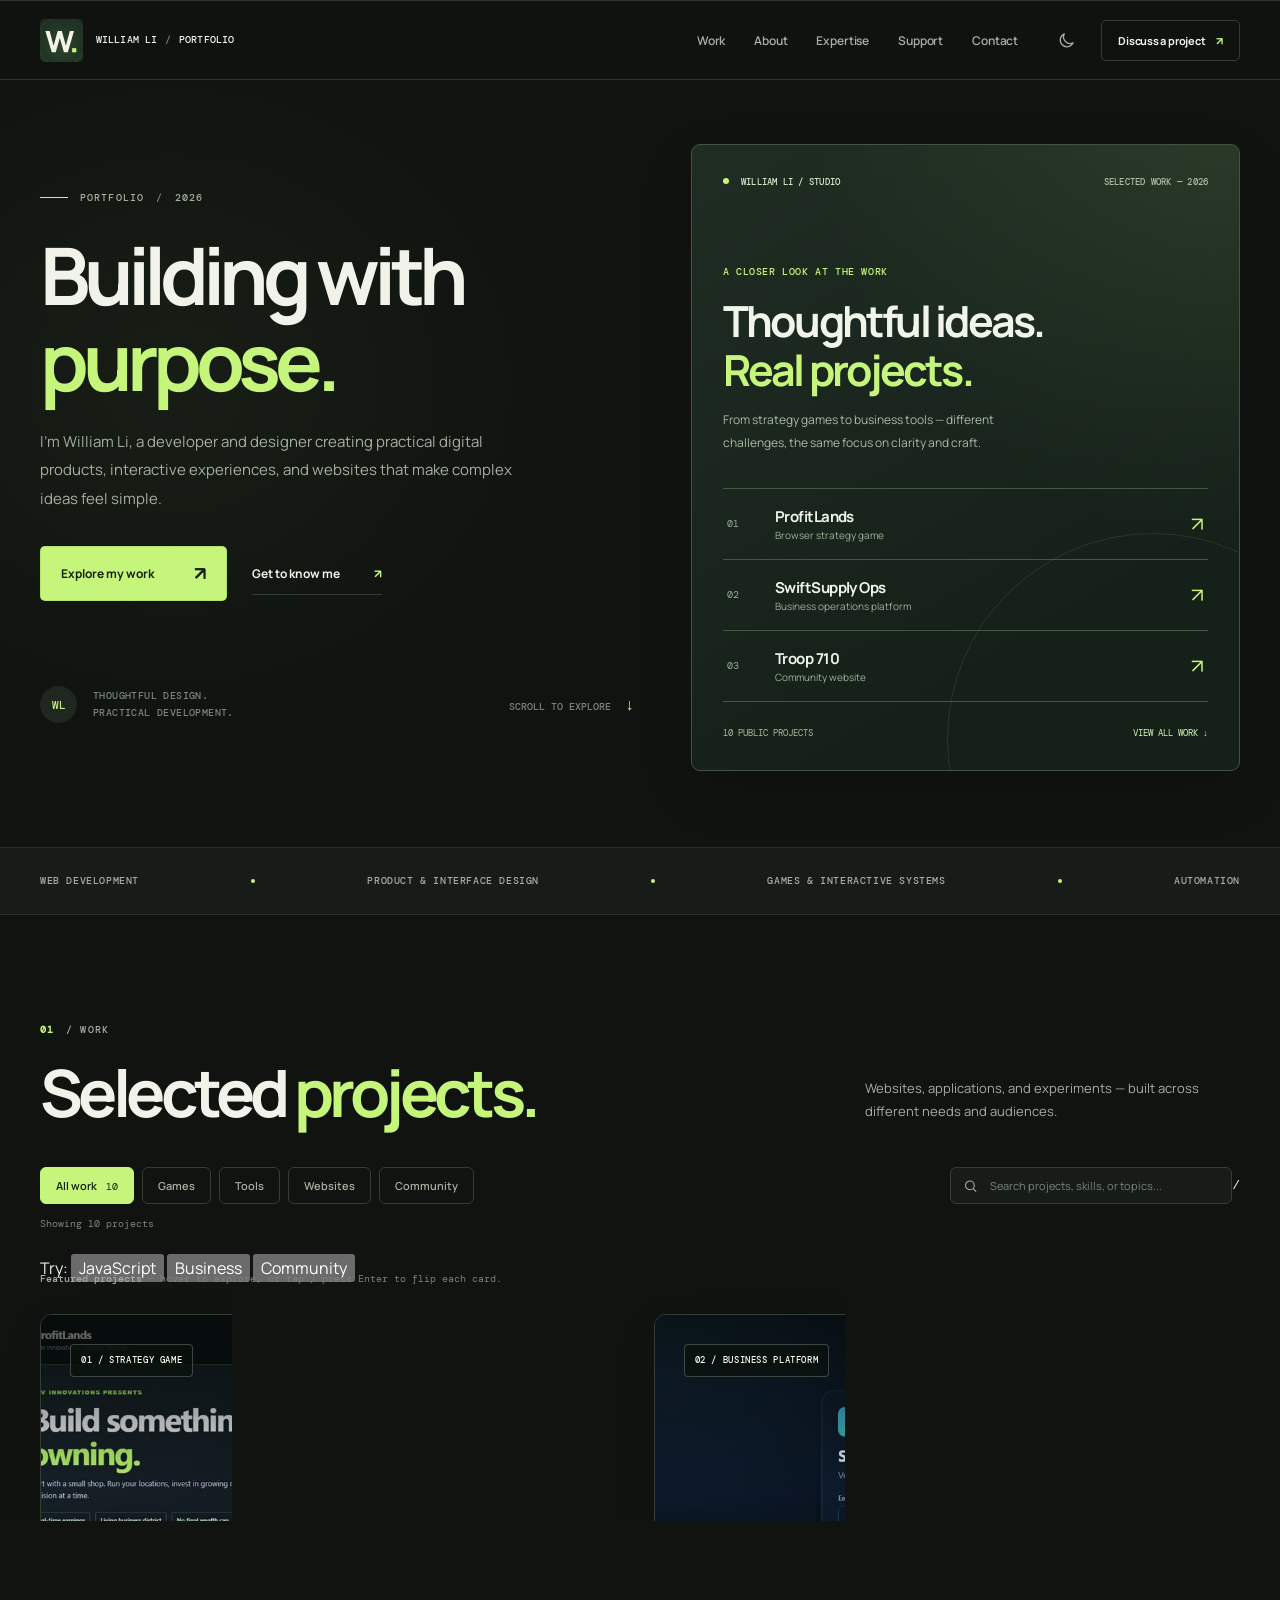
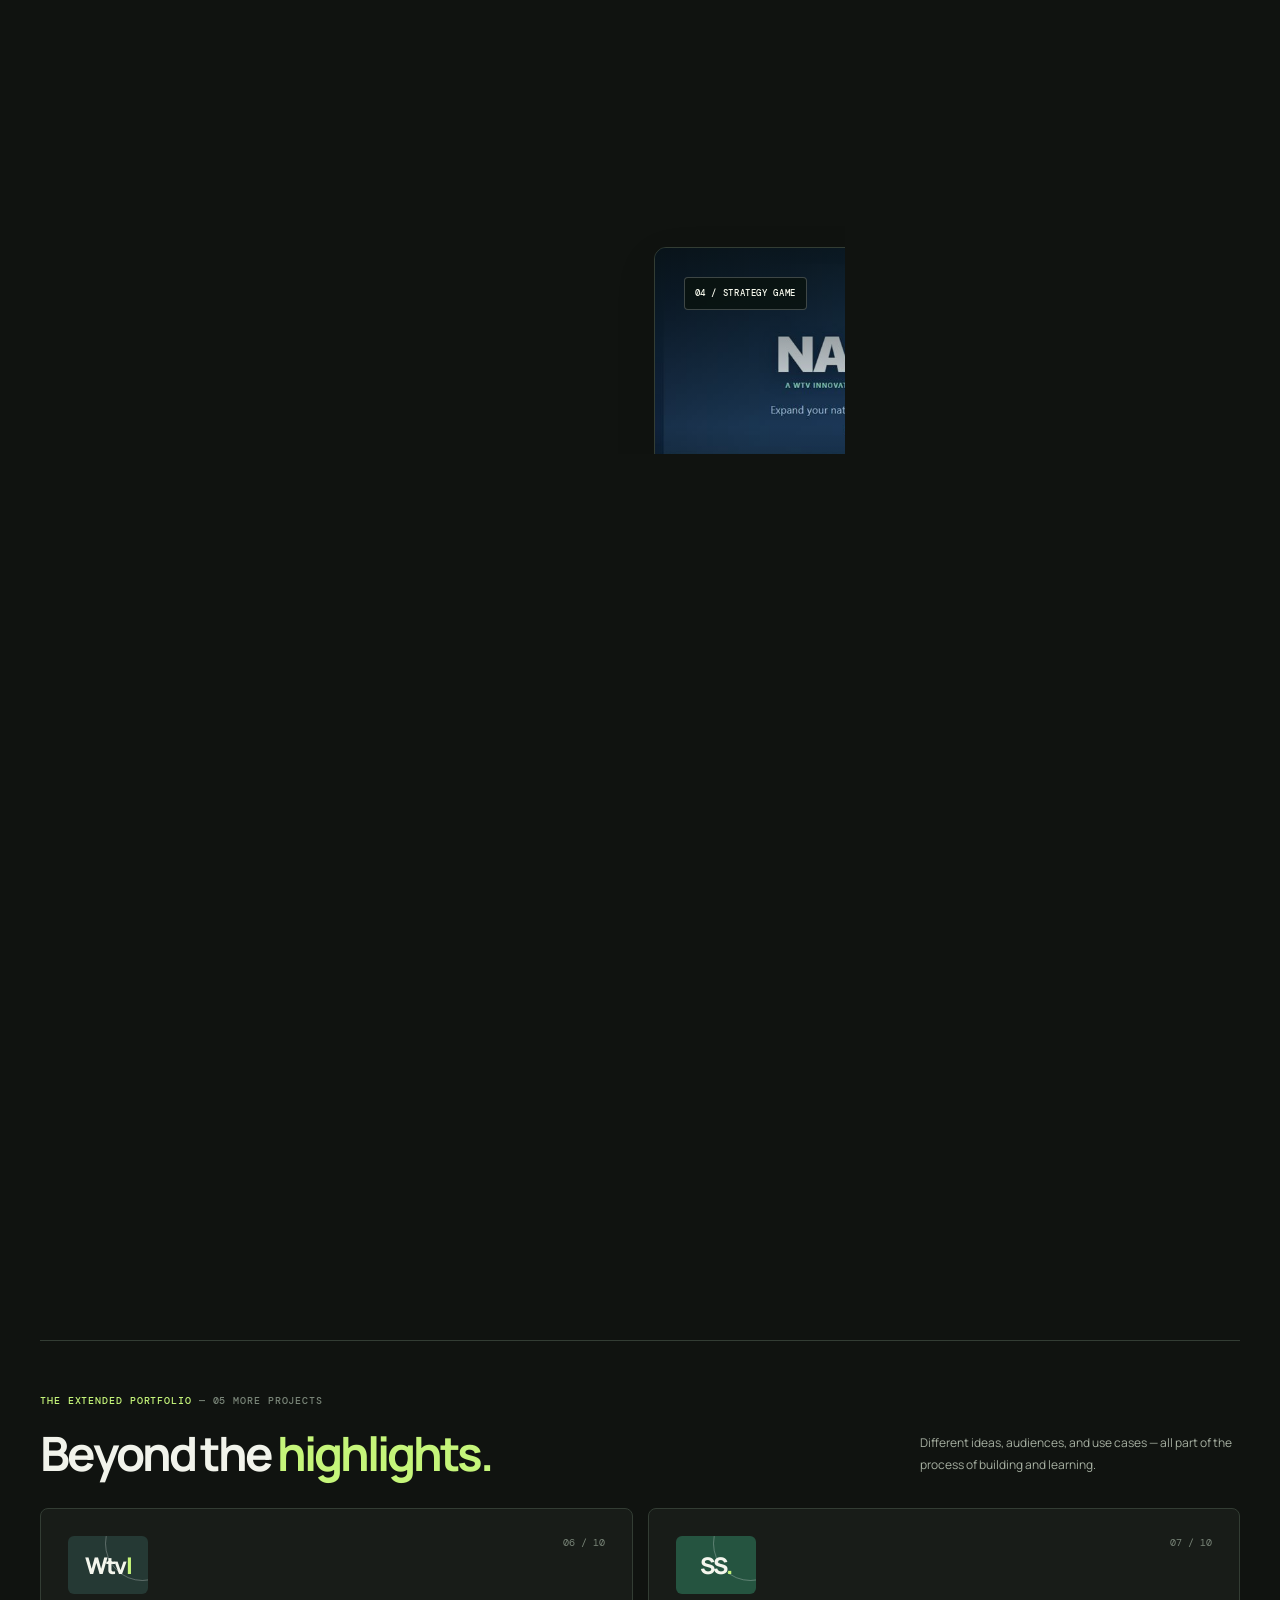
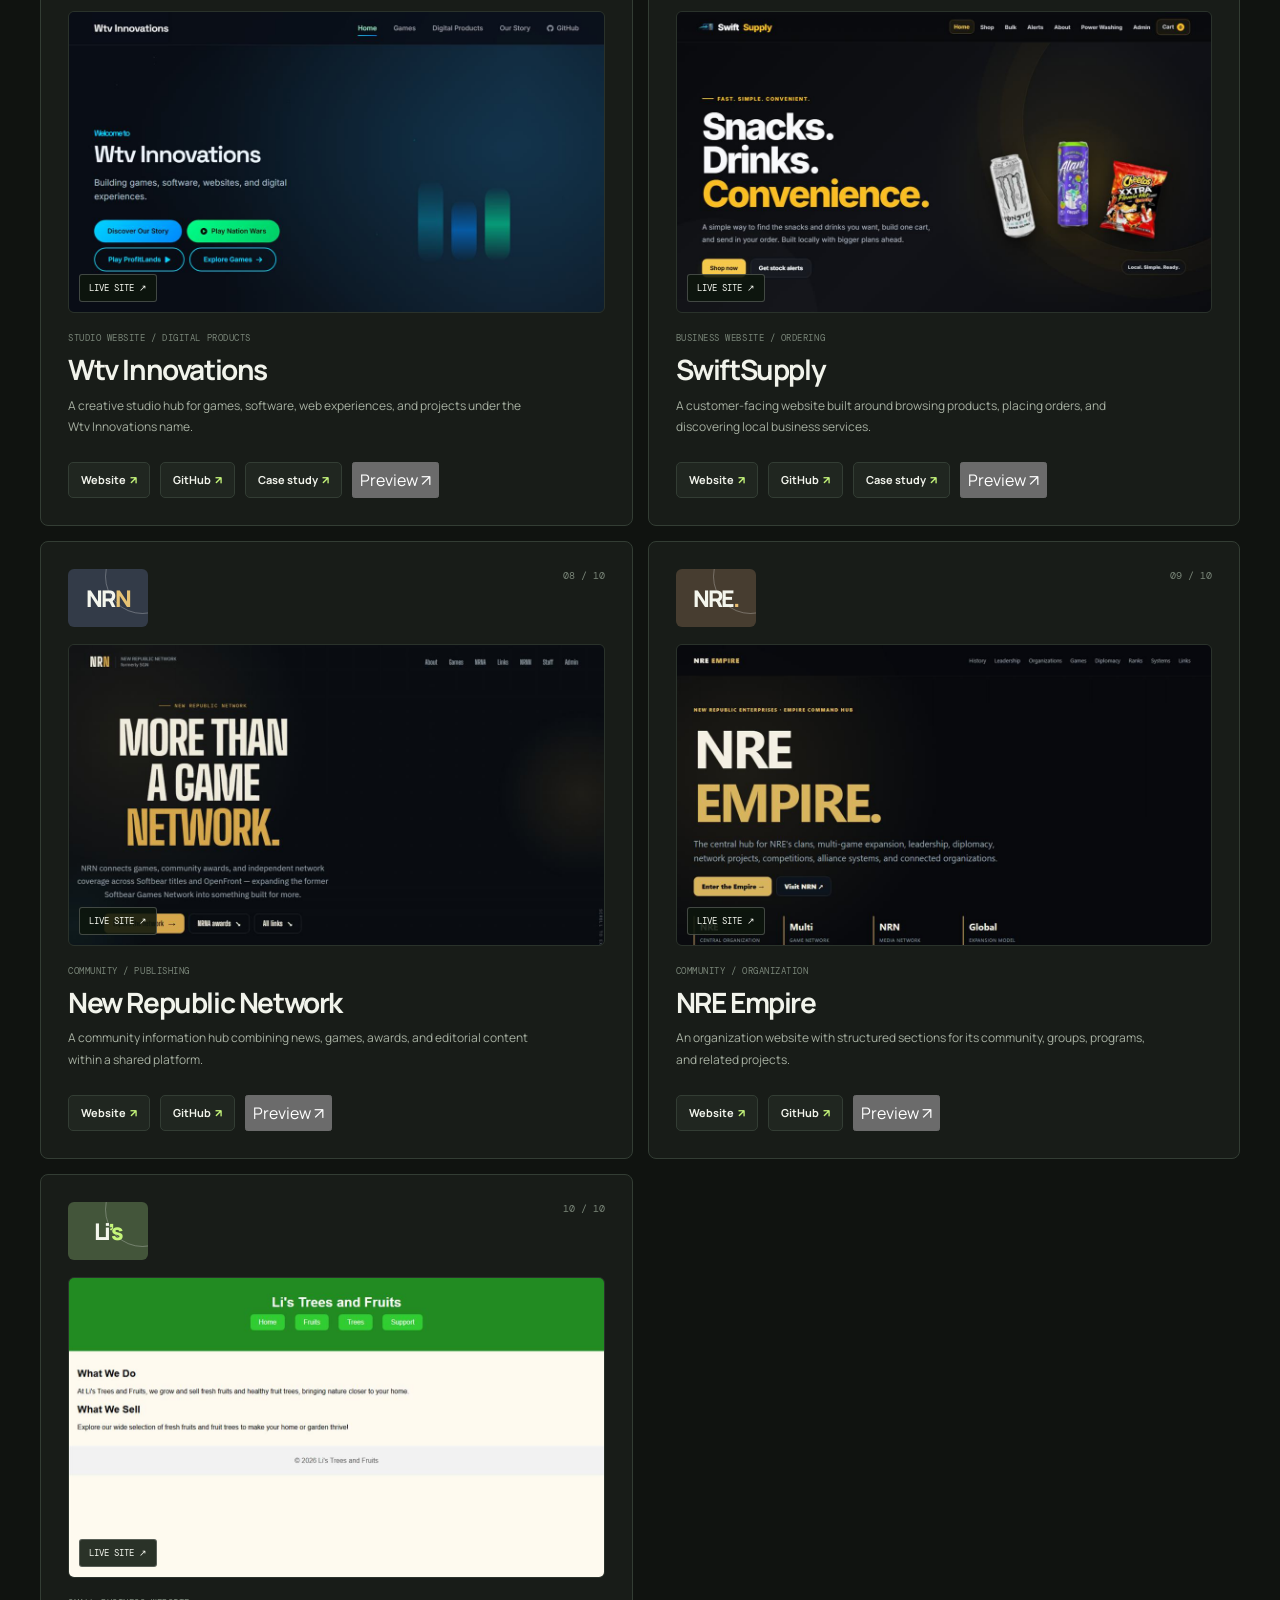
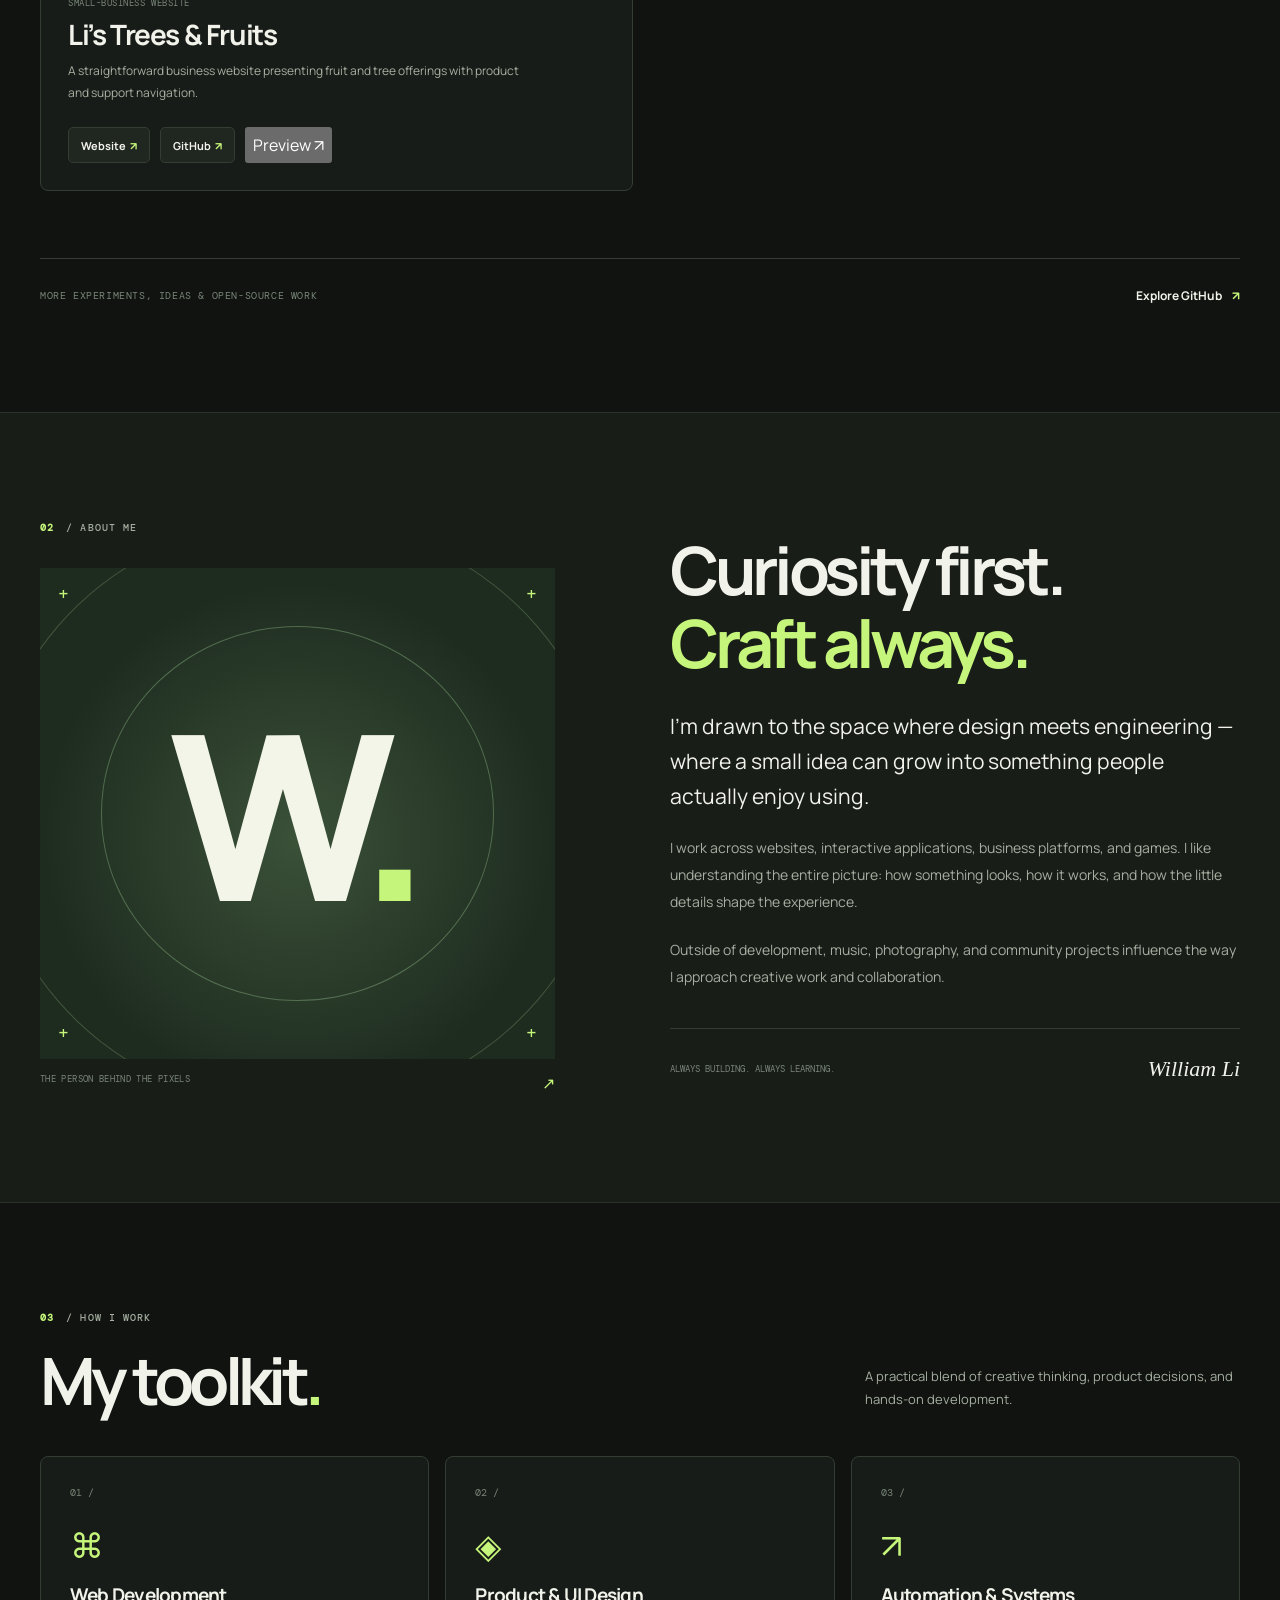
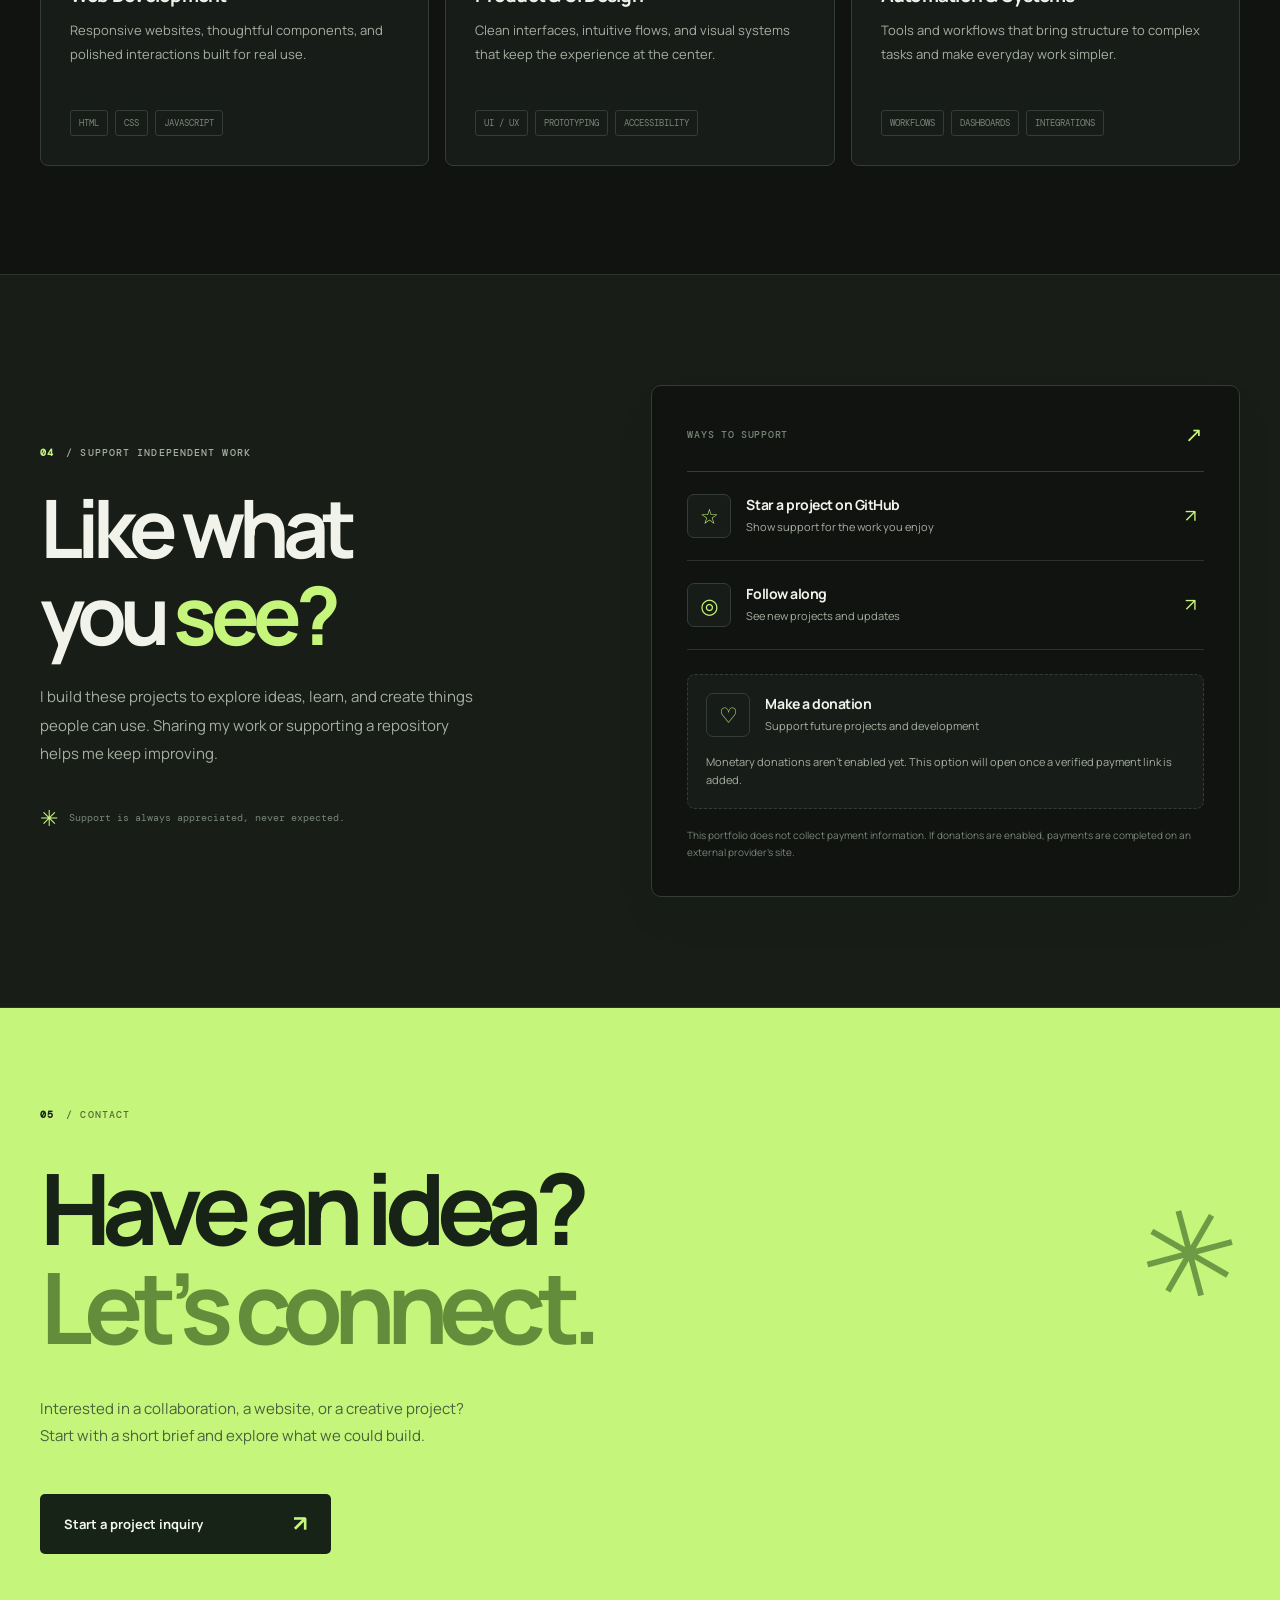
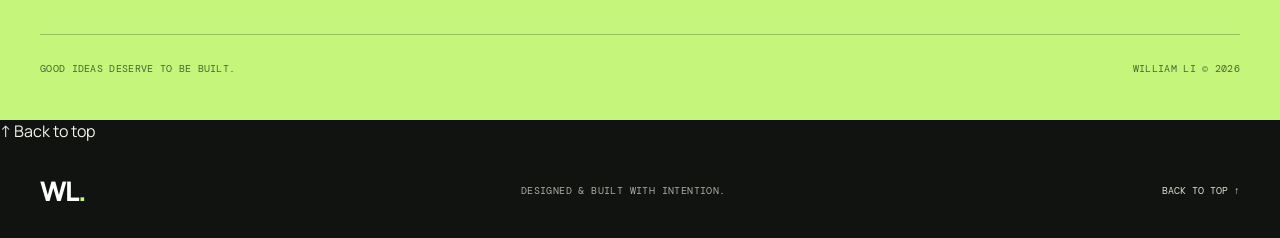
==== index.html @ fd42c9b7 "Add screenshot gallery, quick search and navigation enhancements to portfolio" ====
<!doctype html>
<html lang="en">
<head>
  <meta charset="utf-8">
  <meta name="viewport" content="width=device-width, initial-scale=1">
  <meta name="color-scheme" content="dark light">
  <meta name="theme-color" content="#101311">
  <meta name="description" content="William Li — developer, designer, and builder. Selected work across web experiences, digital products, games, and automation.">
  <meta property="og:type" content="website">
  <meta property="og:title" content="William Li — Design, Development & Digital Products">
  <meta property="og:description" content="Thoughtful digital experiences, built from the first idea to the final detail.">
  <meta property="og:image" content="https://willn0tbill.github.io/WilliamLi/assets/screenshots/profitlands.jpg">
  <title>William Li — Developer & Digital Builder</title>
  <link rel="icon" type="image/svg+xml" sizes="any" href="./brand-mark-v4.svg">
  <link rel="stylesheet" href="./styles.css">
  <link rel="stylesheet" href="./polish.css?v=1">
  <link rel="stylesheet" href="./flip-cards.css?v=2">
  <link rel="stylesheet" href="./enhancements.css?v=1">
  <script src="./script.js?v=flip1" defer></script>
  <script src="./enhancements.js?v=1" defer></script>
</head>
<body>
  <a class="skip-link" href="#main">Skip to content</a>
  <div class="ambient-glow" aria-hidden="true"></div>

  <div class="scroll-progress" id="scroll-progress" aria-hidden="true"></div>

  <header class="site-header" id="top">
    <nav class="nav wrap" aria-label="Main navigation">
      <a class="brand" href="#top" aria-label="William Li, back to top">
        <span class="brand-mark" aria-hidden="true"><img src="./brand-mark-v4.svg" alt="" width="43" height="43" decoding="async"></span>
        <span class="brand-name">WILLIAM LI<span class="brand-divider">/</span>PORTFOLIO</span>
      </a>
      <div class="nav-links" id="nav-links">
        <a href="#work">Work</a>
        <a href="#about">About</a>
        <a href="#expertise">Expertise</a>
        <a href="#support">Support</a>
        <a href="./contact.html">Contact</a>
      </div>
      <div class="nav-actions">
        <button class="theme-toggle" type="button" id="theme-toggle" aria-label="Switch to light mode" title="Toggle appearance">
          <svg class="moon-icon" viewBox="0 0 24 24" aria-hidden="true"><path d="M20.2 15.7A8.9 8.9 0 0 1 8.3 3.8 9 9 0 1 0 20.2 15.7Z"/></svg>
          <svg class="sun-icon" viewBox="0 0 24 24" aria-hidden="true"><circle cx="12" cy="12" r="4"/><path d="M12 2v2m0 16v2M4.93 4.93l1.42 1.42m11.3 11.3 1.42 1.42M2 12h2m16 0h2M4.93 19.07l1.42-1.42m11.3-11.3 1.42-1.42"/></svg>
        </button>
        <a class="nav-cta" href="./contact.html">Discuss a project <span aria-hidden="true">↗</span></a>
        <button type="button" class="menu-toggle" id="menu-toggle" aria-label="Open menu" aria-controls="nav-links" aria-expanded="false">
          <span></span><span></span>
        </button>
      </div>
    </nav>
  </header>

  <main id="main">
    <section class="hero wrap" aria-labelledby="hero-heading">
      <div class="hero-copy">
        <div class="eyebrow"><span class="eyebrow-line"></span> PORTFOLIO <span class="eyebrow-separator">/</span> 2026</div>
        <h1 id="hero-heading">Building with <span class="text-outline">purpose</span><span class="hero-stop">.</span></h1>
        <p class="hero-lede">I’m William Li, a developer and designer creating practical digital products, interactive experiences, and websites that make complex ideas feel simple.</p>
        <div class="hero-buttons">
          <a href="#work" class="button button-primary">Explore my work <span class="button-arrow" aria-hidden="true">↗</span></a>
          <a href="#about" class="button button-text">Get to know me <span aria-hidden="true">↗</span></a>
        </div>
        <div class="hero-bottom">
          <div class="mini-monogram" aria-hidden="true">WL</div>
          <p>THOUGHTFUL DESIGN.<br>PRACTICAL DEVELOPMENT.</p>
          <span class="scroll-cue" aria-hidden="true">SCROLL TO EXPLORE <span class="scroll-arrow">↓</span></span>
        </div>
      </div>
      <aside class="hero-stage studio-panel" aria-label="Highlights from my current work">
        <div class="studio-head">
          <span><span class="studio-dot"></span> WILLIAM LI / STUDIO</span>
          <span>SELECTED WORK — 2026</span>
        </div>
        <div class="studio-intro">
          <span class="studio-overline">A CLOSER LOOK AT THE WORK</span>
          <h2>Thoughtful ideas.<br><em>Real projects.</em></h2>
          <p>From strategy games to business tools — different challenges, the same focus on clarity and craft.</p>
        </div>
        <div class="studio-items">
          <a class="studio-item" href="https://willn0tbill.github.io/ProfitLands/" target="_blank" rel="noopener noreferrer">
            <span class="studio-item-num">01</span>
            <span class="studio-item-name">ProfitLands<small>Browser strategy game</small></span>
            <span class="studio-item-arrow" aria-hidden="true">↗</span>
          </a>
          <a class="studio-item" href="https://willn0tbill.github.io/SwiftSupplyOps/" target="_blank" rel="noopener noreferrer">
            <span class="studio-item-num">02</span>
            <span class="studio-item-name">SwiftSupply Ops<small>Business operations platform</small></span>
            <span class="studio-item-arrow" aria-hidden="true">↗</span>
          </a>
          <a class="studio-item" href="https://willn0tbill.github.io/Troop710/" target="_blank" rel="noopener noreferrer">
            <span class="studio-item-num">03</span>
            <span class="studio-item-name">Troop 710<small>Community website</small></span>
            <span class="studio-item-arrow" aria-hidden="true">↗</span>
          </a>
        </div>
        <div class="studio-foot"><span>10 PUBLIC PROJECTS</span><a href="#work">VIEW ALL WORK <span aria-hidden="true">↓</span></a></div>
      </aside>
    </section>

    <div class="focus-strip" aria-label="Areas of practice"><div class="wrap focus-strip-inner"><span>WEB DEVELOPMENT</span><i aria-hidden="true"></i><span>PRODUCT &amp; INTERFACE DESIGN</span><i aria-hidden="true"></i><span>GAMES &amp; INTERACTIVE SYSTEMS</span><i aria-hidden="true"></i><span>AUTOMATION</span></div></div>

    <section class="section work-section wrap" id="work" aria-labelledby="work-heading">
      <div class="section-top reveal">
        <div><div class="section-kicker"><span>01</span> / WORK</div><h2 id="work-heading">Selected <em>projects.</em></h2></div>
        <p>Websites, applications, and experiments — built across different needs and audiences.</p>
      </div>
      <div class="work-controls reveal">
        <div class="filter-row" role="group" aria-label="Filter projects">
          <button class="filter-button is-active" type="button" data-filter="all" aria-pressed="true">All work <span>10</span></button>
          <button class="filter-button" type="button" data-filter="games" aria-pressed="false">Games</button>
          <button class="filter-button" type="button" data-filter="tools" aria-pressed="false">Tools</button>
          <button class="filter-button" type="button" data-filter="websites" aria-pressed="false">Websites</button>
          <button class="filter-button" type="button" data-filter="community" aria-pressed="false">Community</button>
        </div>
        <label class="project-search-label">
          <svg viewBox="0 0 24 24" aria-hidden="true"><circle cx="11" cy="11" r="7"/><path d="m16 16 5 5"/></svg>
          <input id="project-search" type="search" placeholder="Search projects, skills, or topics..." aria-label="Search portfolio projects" autocomplete="off">
          <kbd class="search-shortcut" aria-hidden="true">/</kbd>
        </label>
      </div>
      <div class="project-discover-row">
        <p class="project-results" id="project-results" role="status" aria-live="polite">Showing 10 projects</p>
        <div class="project-quick-search" aria-label="Quick searches">
          <span>Try:</span>
          <button type="button" data-quick-search="JavaScript">JavaScript</button>
          <button type="button" data-quick-search="Business">Business</button>
          <button type="button" data-quick-search="Community">Community</button>
          <button type="button" id="clear-project-search" hidden>Clear search ×</button>
        </div>
      </div>
      <div class="no-results" id="no-results" hidden>No matching projects. <button type="button" id="reset-project-filters">Show all projects</button></div>
      <p class="flip-intro-hint" id="flip-help"><strong>Featured projects</strong> — hover to explore, or tap / press Enter to flip each card.</p>
      <div class="project-grid">
        <article class="project-card flip-project-card reveal" data-category="games" data-project="profitlands" data-tags="JavaScript simulation games business inventory strategy">
          <div class="flip-card" data-flip-card>
            <div class="flip-card-inner">
              <div class="flip-card-face flip-card-front" id="preview-profitlands" aria-hidden="false">
                <img src="./assets/screenshots/profitlands.jpg" width="1120" height="718" loading="lazy" decoding="async" alt="Actual public screenshot of the ProfitLands website">
                <div class="flip-front-top"><span>01 / STRATEGY GAME</span><span class="flip-front-status">PLAYABLE PROTOTYPE</span></div>
                <div class="flip-front-bottom">
                  <span class="flip-eyebrow">FEATURED PROJECT</span>
                  <h3 class="flip-title">ProfitLands</h3>
                  <button class="flip-toggle" type="button" aria-expanded="false" aria-controls="details-profitlands" aria-label="See ProfitLands project details">Explore project <span aria-hidden="true">↻</span></button>
                </div>
              </div>
              <div class="flip-card-face flip-card-back" id="details-profitlands" aria-hidden="true">
                <div class="flip-back-top"><span>PROJECT DETAILS</span><span class="flip-back-index">01 / 05</span></div>
                <h3 class="flip-back-title">ProfitLands</h3>
                <p class="flip-description">An open-ended business strategy game where players start small, expand their empire, and manage operations, inventory, and growth. The focus is making complex decisions feel clear as the simulation scales.</p>
                <span class="flip-tech-label">BUILT WITH / FOCUS</span>
                <div class="flip-tech-list"><span>JavaScript</span><span>Simulation</span><span>UI Systems</span></div>
                <div class="flip-back-bottom">
                  <div class="flip-back-links">
                    <a href="https://willn0tbill.github.io/ProfitLands/" target="_blank" rel="noopener noreferrer" aria-label="Open ProfitLands website" tabindex="-1">Website <span aria-hidden="true">↗</span></a>
                    <a href="https://github.com/Willn0tBill/ProfitLands" target="_blank" rel="noopener noreferrer" aria-label="View ProfitLands GitHub repository" tabindex="-1">GitHub <span aria-hidden="true">↗</span></a>
                    <a href="./case-studies/profitlands.html" aria-label="Read ProfitLands case study" tabindex="-1">Case study <span aria-hidden="true">↗</span></a>
                    <button type="button" class="flip-preview-link" data-preview="profitlands" tabindex="-1" aria-label="Preview ProfitLands screenshot">Preview <span aria-hidden="true">↗</span></button>
                  </div>
                  <button type="button" class="flip-close" aria-label="Return to ProfitLands preview" tabindex="-1">↶ Back to preview</button>
                </div>
              </div>
            </div>
          </div>
        </article>

        <article class="project-card flip-project-card reveal" data-category="tools" data-project="swiftsupply-ops" data-tags="JavaScript Supabase PWA business inventory workflow">
          <div class="flip-card" data-flip-card>
            <div class="flip-card-inner">
              <div class="flip-card-face flip-card-front" id="preview-swiftsupply-ops" aria-hidden="false">
                <img src="./assets/screenshots/swiftsupplyops.jpg" width="1120" height="718" loading="lazy" decoding="async" alt="Actual public screenshot of the SwiftSupply Ops website">
                <div class="flip-front-top"><span>02 / BUSINESS PLATFORM</span><span class="flip-front-status">STAFF-ONLY TOOL</span></div>
                <div class="flip-front-bottom">
                  <span class="flip-eyebrow">FEATURED PROJECT</span>
                  <h3 class="flip-title">SwiftSupply Ops</h3>
                  <button class="flip-toggle" type="button" aria-expanded="false" aria-controls="details-swiftsupply-ops" aria-label="See SwiftSupply Ops project details">Explore project <span aria-hidden="true">↻</span></button>
                </div>
              </div>
              <div class="flip-card-face flip-card-back" id="details-swiftsupply-ops" aria-hidden="true">
                <div class="flip-back-top"><span>PROJECT DETAILS</span><span class="flip-back-index">02 / 05</span></div>
                <h3 class="flip-back-title">SwiftSupply Ops</h3>
                <p class="flip-description">A mobile-first workspace for vending, service jobs, and selling. It brings staff workflows, inventory, appointments, and business records together behind role-based access.</p>
                <span class="flip-tech-label">BUILT WITH / FOCUS</span>
                <div class="flip-tech-list"><span>JavaScript</span><span>Supabase</span><span>PWA</span></div>
                <div class="flip-back-bottom">
                  <div class="flip-back-links">
                    <a href="https://willn0tbill.github.io/SwiftSupplyOps/" target="_blank" rel="noopener noreferrer" aria-label="Open SwiftSupply Ops website" tabindex="-1">Website <span aria-hidden="true">↗</span></a>
                    <a href="https://github.com/Willn0tBill/SwiftSupplyOps" target="_blank" rel="noopener noreferrer" aria-label="View SwiftSupply Ops GitHub repository" tabindex="-1">GitHub <span aria-hidden="true">↗</span></a>
                    <a href="./case-studies/swiftsupply-ops.html" aria-label="Read SwiftSupply Ops case study" tabindex="-1">Case study <span aria-hidden="true">↗</span></a>
                    <button type="button" class="flip-preview-link" data-preview="swiftsupply-ops" tabindex="-1" aria-label="Preview SwiftSupply Ops screenshot">Preview <span aria-hidden="true">↗</span></button>
                  </div>
                  <button type="button" class="flip-close" aria-label="Return to SwiftSupply Ops preview" tabindex="-1">↶ Back to preview</button>
                </div>
              </div>
            </div>
          </div>
        </article>

        <article class="project-card flip-project-card reveal" data-category="websites community" data-project="troop710" data-tags="HTML CSS JavaScript accessibility community scouting resources">
          <div class="flip-card" data-flip-card>
            <div class="flip-card-inner">
              <div class="flip-card-face flip-card-front" id="preview-troop710" aria-hidden="false">
                <img src="./assets/screenshots/troop710.jpg" width="1120" height="718" loading="lazy" decoding="async" alt="Actual public screenshot of the Troop 710 website">
                <div class="flip-front-top"><span>03 / COMMUNITY WEBSITE</span><span class="flip-front-status">PUBLIC WEBSITE</span></div>
                <div class="flip-front-bottom">
                  <span class="flip-eyebrow">FEATURED PROJECT</span>
                  <h3 class="flip-title">Troop 710</h3>
                  <button class="flip-toggle" type="button" aria-expanded="false" aria-controls="details-troop710" aria-label="See Troop 710 project details">Explore project <span aria-hidden="true">↻</span></button>
                </div>
              </div>
              <div class="flip-card-face flip-card-back" id="details-troop710" aria-hidden="true">
                <div class="flip-back-top"><span>PROJECT DETAILS</span><span class="flip-back-index">03 / 05</span></div>
                <h3 class="flip-back-title">Troop 710</h3>
                <p class="flip-description">A public resource website with organized forms, program information, leadership pages, and an interactive toolkit. Designed to make community information easier to discover.</p>
                <span class="flip-tech-label">BUILT WITH / FOCUS</span>
                <div class="flip-tech-list"><span>HTML &amp; CSS</span><span>JavaScript</span><span>Accessibility</span></div>
                <div class="flip-back-bottom">
                  <div class="flip-back-links">
                    <a href="https://willn0tbill.github.io/Troop710/" target="_blank" rel="noopener noreferrer" aria-label="Open Troop 710 website" tabindex="-1">Website <span aria-hidden="true">↗</span></a>
                    <a href="https://github.com/Willn0tBill/Troop710" target="_blank" rel="noopener noreferrer" aria-label="View Troop 710 GitHub repository" tabindex="-1">GitHub <span aria-hidden="true">↗</span></a>
                    <a href="./case-studies/troop710.html" aria-label="Read Troop 710 case study" tabindex="-1">Case study <span aria-hidden="true">↗</span></a>
                    <button type="button" class="flip-preview-link" data-preview="troop710" tabindex="-1" aria-label="Preview Troop 710 screenshot">Preview <span aria-hidden="true">↗</span></button>
                  </div>
                  <button type="button" class="flip-close" aria-label="Return to Troop 710 preview" tabindex="-1">↶ Back to preview</button>
                </div>
              </div>
            </div>
          </div>
        </article>

        <article class="project-card flip-project-card reveal" data-category="games" data-project="nationwars" data-tags="JavaScript gaming interactive systems strategy simulation">
          <div class="flip-card" data-flip-card>
            <div class="flip-card-inner">
              <div class="flip-card-face flip-card-front" id="preview-nationwars" aria-hidden="false">
                <img src="./assets/screenshots/nationwars.jpg" width="1120" height="718" loading="lazy" decoding="async" alt="Actual public screenshot of the NationWars website">
                <div class="flip-front-top"><span>04 / STRATEGY GAME</span><span class="flip-front-status">DEVELOPMENT PREVIEW</span></div>
                <div class="flip-front-bottom">
                  <span class="flip-eyebrow">FEATURED PROJECT</span>
                  <h3 class="flip-title">NationWars</h3>
                  <button class="flip-toggle" type="button" aria-expanded="false" aria-controls="details-nationwars" aria-label="See NationWars project details">Explore project <span aria-hidden="true">↻</span></button>
                </div>
              </div>
              <div class="flip-card-face flip-card-back" id="details-nationwars" aria-hidden="true">
                <div class="flip-back-top"><span>PROJECT DETAILS</span><span class="flip-back-index">04 / 05</span></div>
                <h3 class="flip-back-title">NationWars</h3>
                <p class="flip-description">An evolving browser strategy game exploring territory, armies, resources, and battlefield control. Its public site introduces a newer 3D direction alongside legacy modes.</p>
                <span class="flip-tech-label">BUILT WITH / FOCUS</span>
                <div class="flip-tech-list"><span>JavaScript</span><span>Game Systems</span><span>Web UI</span></div>
                <div class="flip-back-bottom">
                  <div class="flip-back-links">
                    <a href="https://willn0tbill.github.io/NationWars/" target="_blank" rel="noopener noreferrer" aria-label="Open NationWars website" tabindex="-1">Website <span aria-hidden="true">↗</span></a>
                    <a href="https://github.com/Willn0tBill/NationWars" target="_blank" rel="noopener noreferrer" aria-label="View NationWars GitHub repository" tabindex="-1">GitHub <span aria-hidden="true">↗</span></a>
                    <a href="./case-studies/nationwars.html" aria-label="Read NationWars case study" tabindex="-1">Case study <span aria-hidden="true">↗</span></a>
                    <button type="button" class="flip-preview-link" data-preview="nationwars" tabindex="-1" aria-label="Preview NationWars screenshot">Preview <span aria-hidden="true">↗</span></button>
                  </div>
                  <button type="button" class="flip-close" aria-label="Return to NationWars preview" tabindex="-1">↶ Back to preview</button>
                </div>
              </div>
            </div>
          </div>
        </article>

        <article class="project-card flip-project-card reveal project-card-wide" data-category="websites community" data-project="paw-prints-weekly" data-tags="JavaScript web editorial publishing community news">
          <div class="flip-card" data-flip-card>
            <div class="flip-card-inner">
              <div class="flip-card-face flip-card-front" id="preview-paw-prints-weekly" aria-hidden="false">
                <img src="./assets/screenshots/ppw.jpg" width="1120" height="718" loading="lazy" decoding="async" alt="Actual public screenshot of the Paw Prints Weekly website">
                <div class="flip-front-top"><span>05 / EDITORIAL WEBSITE</span><span class="flip-front-status">PUBLICATION SITE</span></div>
                <div class="flip-front-bottom">
                  <span class="flip-eyebrow">FEATURED PROJECT</span>
                  <h3 class="flip-title">Paw Prints Weekly</h3>
                  <button class="flip-toggle" type="button" aria-expanded="false" aria-controls="details-paw-prints-weekly" aria-label="See Paw Prints Weekly project details">Explore project <span aria-hidden="true">↻</span></button>
                </div>
              </div>
              <div class="flip-card-face flip-card-back" id="details-paw-prints-weekly" aria-hidden="true">
                <div class="flip-back-top"><span>PROJECT DETAILS</span><span class="flip-back-index">05 / 05</span></div>
                <h3 class="flip-back-title">Paw Prints Weekly</h3>
                <p class="flip-description">A digital home for a student publication, with an expressive editorial identity and clear navigation for school news, student life, sports, and other stories.</p>
                <span class="flip-tech-label">BUILT WITH / FOCUS</span>
                <div class="flip-tech-list"><span>Web Design</span><span>Editorial UX</span><span>JavaScript</span></div>
                <div class="flip-back-bottom">
                  <div class="flip-back-links">
                    <a href="https://willn0tbill.github.io/PPW/" target="_blank" rel="noopener noreferrer" aria-label="Open Paw Prints Weekly website" tabindex="-1">Website <span aria-hidden="true">↗</span></a>
                    <a href="https://github.com/Willn0tBill/PPW" target="_blank" rel="noopener noreferrer" aria-label="View Paw Prints Weekly GitHub repository" tabindex="-1">GitHub <span aria-hidden="true">↗</span></a>
                    <a href="./case-studies/paw-prints-weekly.html" aria-label="Read Paw Prints Weekly case study" tabindex="-1">Case study <span aria-hidden="true">↗</span></a>
                    <button type="button" class="flip-preview-link" data-preview="paw-prints-weekly" tabindex="-1" aria-label="Preview Paw Prints Weekly screenshot">Preview <span aria-hidden="true">↗</span></button>
                  </div>
                  <button type="button" class="flip-close" aria-label="Return to Paw Prints Weekly preview" tabindex="-1">↶ Back to preview</button>
                </div>
              </div>
            </div>
          </div>
        </article>
      </div>

      <div class="more-work" id="more-work" aria-labelledby="more-work-heading">
        <div class="more-work-head reveal">
          <div>
            <span class="more-work-kicker">THE EXTENDED PORTFOLIO <span>— 05 MORE PROJECTS</span></span>
            <h3 id="more-work-heading">Beyond the <em>highlights.</em></h3>
          </div>
          <p>Different ideas, audiences, and use cases — all part of the process of building and learning.</p>
        </div>
        <div class="more-work-grid">
          <article class="more-card reveal" data-category="websites tools" data-tags="JavaScript studio websites games products business">
            <div class="more-card-top">
              <div class="more-card-symbol more-symbol-wtvi" aria-hidden="true"><span>Wtv<span class="symbol-highlight">I</span></span><i></i></div>
              <div class="more-card-number">06 / 10</div>
            </div>
            <a class="archive-thumb" href="https://willn0tbill.github.io/WtvStudios/" target="_blank" rel="noopener noreferrer" aria-label="Open Wtv Innovations website"><img src="./assets/screenshots/wtvi.jpg" loading="lazy" decoding="async" width="1120" height="718" alt="Actual screenshot of the Wtv Innovations public website"><span>LIVE SITE ↗</span></a>
            <div class="more-card-category">STUDIO WEBSITE / DIGITAL PRODUCTS</div>
            <h4>Wtv Innovations</h4>
            <p>A creative studio hub for games, software, web experiences, and projects under the Wtv Innovations name.</p>
            <div class="more-card-links"><a href="https://willn0tbill.github.io/WtvStudios/" target="_blank" rel="noopener noreferrer" aria-label="Open Wtv Innovations website">Website <span aria-hidden="true">↗</span></a><a href="https://github.com/Willn0tBill/WtvStudios" target="_blank" rel="noopener noreferrer" aria-label="View Wtv Innovations on GitHub">GitHub <span aria-hidden="true">↗</span></a><a href="./case-studies/wtv-innovations.html">Case study <span aria-hidden="true">↗</span></a><button type="button" class="archive-preview-link" data-preview="wtvi" aria-label="Preview Wtv Innovations screenshot">Preview <span aria-hidden="true">↗</span></button></div>
          </article>
          <article class="more-card reveal" data-category="websites tools" data-tags="JavaScript business ecommerce storefront products">
            <div class="more-card-top">
              <div class="more-card-symbol more-symbol-swift" aria-hidden="true"><span>SS<span class="symbol-highlight">.</span></span><i></i></div>
              <div class="more-card-number">07 / 10</div>
            </div>
            <a class="archive-thumb" href="https://willn0tbill.github.io/SwiftSupply/" target="_blank" rel="noopener noreferrer" aria-label="Open SwiftSupply website"><img src="./assets/screenshots/swiftsupply.jpg" loading="lazy" decoding="async" width="1120" height="718" alt="Actual screenshot of the SwiftSupply public website"><span>LIVE SITE ↗</span></a>
            <div class="more-card-category">BUSINESS WEBSITE / ORDERING</div>
            <h4>SwiftSupply</h4>
            <p>A customer-facing website built around browsing products, placing orders, and discovering local business services.</p>
            <div class="more-card-links"><a href="https://willn0tbill.github.io/SwiftSupply/" target="_blank" rel="noopener noreferrer" aria-label="Open SwiftSupply website">Website <span aria-hidden="true">↗</span></a><a href="https://github.com/Willn0tBill/SwiftSupply" target="_blank" rel="noopener noreferrer" aria-label="View SwiftSupply on GitHub">GitHub <span aria-hidden="true">↗</span></a><a href="./case-studies/swiftsupply.html">Case study <span aria-hidden="true">↗</span></a><button type="button" class="archive-preview-link" data-preview="swiftsupply" aria-label="Preview SwiftSupply screenshot">Preview <span aria-hidden="true">↗</span></button></div>
          </article>
          <article class="more-card reveal" data-category="websites community" data-tags="community publishing gaming network websites">
            <div class="more-card-top">
              <div class="more-card-symbol more-symbol-nrn" aria-hidden="true"><span>NR<span class="symbol-highlight">N</span></span><i></i></div>
              <div class="more-card-number">08 / 10</div>
            </div>
            <a class="archive-thumb" href="https://willn0tbill.github.io/NRN/" target="_blank" rel="noopener noreferrer" aria-label="Open New Republic Network website"><img src="./assets/screenshots/nrn.jpg" loading="lazy" decoding="async" width="1120" height="718" alt="Actual screenshot of the New Republic Network public website"><span>LIVE SITE ↗</span></a>
            <div class="more-card-category">COMMUNITY / PUBLISHING</div>
            <h4>New Republic Network</h4>
            <p>A community information hub combining news, games, awards, and editorial content within a shared platform.</p>
            <div class="more-card-links"><a href="https://willn0tbill.github.io/NRN/" target="_blank" rel="noopener noreferrer" aria-label="Open New Republic Network website">Website <span aria-hidden="true">↗</span></a><a href="https://github.com/Willn0tBill/NRN" target="_blank" rel="noopener noreferrer" aria-label="View New Republic Network on GitHub">GitHub <span aria-hidden="true">↗</span></a><button type="button" class="archive-preview-link" data-preview="nrn" aria-label="Preview New Republic Network screenshot">Preview <span aria-hidden="true">↗</span></button></div>
          </article>
          <article class="more-card reveal" data-category="websites community" data-tags="community organization websites gaming network">
            <div class="more-card-top">
              <div class="more-card-symbol more-symbol-nre" aria-hidden="true"><span>NRE<span class="symbol-highlight">.</span></span><i></i></div>
              <div class="more-card-number">09 / 10</div>
            </div>
            <a class="archive-thumb" href="https://willn0tbill.github.io/NRE/" target="_blank" rel="noopener noreferrer" aria-label="Open NRE Empire website"><img src="./assets/screenshots/nre.jpg" loading="lazy" decoding="async" width="1120" height="718" alt="Actual screenshot of the NRE Empire public website"><span>LIVE SITE ↗</span></a>
            <div class="more-card-category">COMMUNITY / ORGANIZATION</div>
            <h4>NRE Empire</h4>
            <p>An organization website with structured sections for its community, groups, programs, and related projects.</p>
            <div class="more-card-links"><a href="https://willn0tbill.github.io/NRE/" target="_blank" rel="noopener noreferrer" aria-label="Open NRE Empire website">Website <span aria-hidden="true">↗</span></a><a href="https://github.com/Willn0tBill/NRE" target="_blank" rel="noopener noreferrer" aria-label="View NRE Empire on GitHub">GitHub <span aria-hidden="true">↗</span></a><button type="button" class="archive-preview-link" data-preview="nre" aria-label="Preview NRE Empire screenshot">Preview <span aria-hidden="true">↗</span></button></div>
          </article>
          <article class="more-card reveal" data-category="websites" data-tags="small business fruit plants local commerce website">
            <div class="more-card-top">
              <div class="more-card-symbol more-symbol-fruit" aria-hidden="true"><span>Li<span class="symbol-highlight">’s</span></span><i></i></div>
              <div class="more-card-number">10 / 10</div>
            </div>
            <a class="archive-thumb" href="https://willn0tbill.github.io/Li-s-Trees-and-Fruits/" target="_blank" rel="noopener noreferrer" aria-label="Open Li's Trees and Fruits website"><img src="./assets/screenshots/li-fruits.jpg" loading="lazy" decoding="async" width="1120" height="718" alt="Actual screenshot of the Li's Trees and Fruits public website"><span>LIVE SITE ↗</span></a>
            <div class="more-card-category">SMALL-BUSINESS WEBSITE</div>
            <h4>Li’s Trees &amp; Fruits</h4>
            <p>A straightforward business website presenting fruit and tree offerings with product and support navigation.</p>
            <div class="more-card-links"><a href="https://willn0tbill.github.io/Li-s-Trees-and-Fruits/" target="_blank" rel="noopener noreferrer" aria-label="Open Li’s Trees & Fruits website">Website <span aria-hidden="true">↗</span></a><a href="https://github.com/Willn0tBill/Li-s-Trees-and-Fruits" target="_blank" rel="noopener noreferrer" aria-label="View Li’s Trees & Fruits on GitHub">GitHub <span aria-hidden="true">↗</span></a><button type="button" class="archive-preview-link" data-preview="li-fruits" aria-label="Preview Li’s Trees and Fruits screenshot">Preview <span aria-hidden="true">↗</span></button></div>
          </article>
        </div>
      </div>

      <div class="work-footer reveal"><span>MORE EXPERIMENTS, IDEAS & OPEN-SOURCE WORK</span><a href="https://github.com/Willn0tBill?tab=repositories" target="_blank" rel="noopener noreferrer">Explore GitHub <span aria-hidden="true">↗</span></a></div>
    </section>

    <section class="section about-section" id="about" aria-labelledby="about-heading">
      <div class="wrap about-layout">
        <div class="about-left reveal"><div class="section-kicker"><span>02</span> / ABOUT ME</div><div class="about-graphic" aria-hidden="true"><span class="about-graphic-inner">W<span>.</span></span><span class="graphic-corner tl">+</span><span class="graphic-corner tr">+</span><span class="graphic-corner bl">+</span><span class="graphic-corner br">+</span></div><div class="about-caption">THE PERSON BEHIND THE PIXELS <span>↗</span></div></div>
        <div class="about-right reveal"><h2 id="about-heading">Curiosity first.<br><em>Craft always.</em></h2><p class="about-intro">I’m drawn to the space where design meets engineering — where a small idea can grow into something people actually enjoy using.</p><p>I work across websites, interactive applications, business platforms, and games. I like understanding the entire picture: how something looks, how it works, and how the little details shape the experience.</p><p>Outside of development, music, photography, and community projects influence the way I approach creative work and collaboration.</p><div class="about-signoff"><span>ALWAYS BUILDING. ALWAYS LEARNING.</span><span class="signature">William Li</span></div></div>
      </div>
    </section>

    <section class="section expertise-section wrap" id="expertise" aria-labelledby="expertise-heading">
      <div class="section-top reveal"><div><div class="section-kicker"><span>03</span> / HOW I WORK</div><h2 id="expertise-heading">My toolkit<span class="period">.</span></h2></div><p>A practical blend of creative thinking, product decisions, and hands-on development.</p></div>
      <div class="expertise-grid">
        <div class="expertise-item reveal"><span class="expertise-no">01 /</span><div class="expertise-symbol">⌘</div><h3>Web Development</h3><p>Responsive websites, thoughtful components, and polished interactions built for real use.</p><div class="expertise-tags"><span>HTML</span><span>CSS</span><span>JAVASCRIPT</span></div></div>
        <div class="expertise-item reveal"><span class="expertise-no">02 /</span><div class="expertise-symbol">◈</div><h3>Product & UI Design</h3><p>Clean interfaces, intuitive flows, and visual systems that keep the experience at the center.</p><div class="expertise-tags"><span>UI / UX</span><span>PROTOTYPING</span><span>ACCESSIBILITY</span></div></div>
        <div class="expertise-item reveal"><span class="expertise-no">03 /</span><div class="expertise-symbol">↗</div><h3>Automation & Systems</h3><p>Tools and workflows that bring structure to complex tasks and make everyday work simpler.</p><div class="expertise-tags"><span>WORKFLOWS</span><span>DASHBOARDS</span><span>INTEGRATIONS</span></div></div>
      </div>
    </section>

    <section class="support-section" id="support" aria-labelledby="support-heading">
      <div class="wrap support-layout">
        <div class="support-copy reveal">
          <div class="section-kicker"><span>04</span> / SUPPORT INDEPENDENT WORK</div>
          <h2 id="support-heading">Like what<br>you <em>see?</em></h2>
          <p>I build these projects to explore ideas, learn, and create things people can use. Sharing my work or supporting a repository helps me keep improving.</p>
          <div class="support-explainer"><span aria-hidden="true">✳</span><span>Support is always appreciated, never expected.</span></div>
        </div>
        <div class="support-card-panel reveal">
          <div class="support-panel-top"><span>WAYS TO SUPPORT</span><span class="support-panel-spark" aria-hidden="true">↗</span></div>
          <a class="support-action" href="https://github.com/Willn0tBill?tab=repositories" target="_blank" rel="noopener noreferrer">
            <span class="support-action-icon" aria-hidden="true">☆</span>
            <span><strong>Star a project on GitHub</strong><small>Show support for the work you enjoy</small></span>
            <span class="support-action-arrow" aria-hidden="true">↗</span>
          </a>
          <a class="support-action" href="https://github.com/Willn0tBill" target="_blank" rel="noopener noreferrer">
            <span class="support-action-icon" aria-hidden="true">◎</span>
            <span><strong>Follow along</strong><small>See new projects and updates</small></span>
            <span class="support-action-arrow" aria-hidden="true">↗</span>
          </a>
          <div class="support-donation">
            <div class="support-donation-heading"><span class="support-action-icon" aria-hidden="true">♡</span><div><strong>Make a donation</strong><small>Support future projects and development</small></div></div>
            <a id="donation-link" class="donation-link" target="_blank" rel="noopener noreferrer" hidden>Donate securely <span aria-hidden="true">↗</span></a>
            <p id="donation-status" class="donation-status">Monetary donations aren't enabled yet. This option will open once a verified payment link is added.</p>
          </div>
          <p class="support-footnote">This portfolio does not collect payment information. If donations are enabled, payments are completed on an external provider's site.</p>
        </div>
      </div>
    </section>

    <section class="contact-section" id="contact" aria-labelledby="contact-heading">
      <div class="wrap contact-inner reveal">
        <div class="section-kicker"><span>05</span> / CONTACT</div>
        <div class="contact-heading-row"><h2 id="contact-heading">Have an idea?<br><em>Let’s connect.</em></h2><div class="contact-star" aria-hidden="true">✳</div></div>
        <p>Interested in a collaboration, a website, or a creative project? Start with a short brief and explore what we could build.</p>
        <a class="contact-button" href="./contact.html"><span>Start a project inquiry</span><span aria-hidden="true">↗</span></a>
        <div class="contact-bottom"><span>GOOD IDEAS DESERVE TO BE BUILT.</span><span>WILLIAM LI © <span id="copyright-year">2026</span></span></div>
      </div>
    </section>
  </main>
  <dialog id="project-preview-dialog" class="project-preview-dialog" aria-labelledby="preview-dialog-title" aria-describedby="preview-dialog-description">
    <div class="preview-dialog-layout">
      <header class="preview-dialog-header">
        <div><span class="preview-dialog-eyebrow">WORK / GALLERY</span><h2 id="preview-dialog-title">Project screenshot</h2></div>
        <button type="button" id="preview-dialog-close" class="preview-dialog-close" aria-label="Close screenshot viewer">Close <span aria-hidden="true">×</span></button>
      </header>
      <figure class="preview-dialog-figure">
        <img id="preview-dialog-image" alt="" width="1120" height="718">
        <figcaption id="preview-dialog-description">Actual public website screenshot · November 2026</figcaption>
      </figure>
      <div class="preview-dialog-bottom">
        <div class="preview-dialog-paging"><button type="button" id="preview-prev" aria-label="Previous project screenshot">← Previous</button><span id="preview-dialog-count" aria-live="polite">01 / 10</span><button type="button" id="preview-next" aria-label="Next project screenshot">Next →</button></div>
        <a href="#" id="preview-visit-link" target="_blank" rel="noopener noreferrer">Visit project ↗</a>
      </div>
    </div>
  </dialog>
  <a href="#top" id="back-to-top" class="back-to-top" aria-label="Back to top">↑ <span>Back to top</span></a>
  <footer class="site-footer"><div class="wrap footer-inner"><a href="#top" class="footer-brand">WL<span>.</span></a><span>DESIGNED & BUILT WITH INTENTION.</span><a href="#top">BACK TO TOP ↑</a></div></footer>
</body>
</html>
---- styles.css ----
@import url('https://fonts.googleapis.com/css2?family=DM+Mono:wght@400;500&family=DM+Sans:wght@400;500;600;700&family=Manrope:wght@400;500;600;700;800&display=swap');

:root {
  color-scheme: dark;
  --bg: #101310; --surface: #181c18; --surface-2: #202620;
  --text: #f1f3eb; --muted: #a6afa1; --quiet: #798578;
  --accent: #c5f57a; --accent-ink: #15210b;
  --border: #333d34; --border-soft: #2a322b;
  --section-alt: #181d18;
  --font: 'Manrope', 'DM Sans', system-ui, sans-serif;
  --mono: 'DM Mono', ui-monospace, SFMono-Regular, Consolas, monospace;
  --radius: 14px;
}
html[data-theme="light"] {
  color-scheme: light;
  --bg: #f4f5ee; --surface: #ffffff; --surface-2: #e8ebe2;
  --text: #172017; --muted: #576456; --quiet: #6f7b6d;
  --accent: #466c24; --accent-ink: #ffffff;
  --border: #c9d0c3; --border-soft: #d9dfd4;
  --section-alt: #e8ece4;
}
* { box-sizing: border-box; }
html { scroll-behavior: smooth; scroll-padding-top: 90px; }
body { margin: 0; background: var(--bg); color: var(--text); font-family: var(--font); -webkit-font-smoothing: antialiased; overflow-x: hidden; }
body, button, a { -webkit-tap-highlight-color: transparent; }
button { font: inherit; cursor: pointer; }
a { color: inherit; text-decoration: none; }
a, button { outline-offset: 5px; }
a:focus-visible, button:focus-visible { outline: 2px solid var(--accent); }
::selection { background: var(--accent); color: var(--accent-ink); }
.wrap { width: min(100% - 80px, 1280px); margin-inline: auto; }
.skip-link { position: fixed; top: -100px; left: 16px; z-index: 1000; padding: 12px 18px; background: var(--accent); color: var(--accent-ink); }
.skip-link:focus { top: 12px; }
.ambient-glow { position: absolute; top: 10px; left: -250px; width: 850px; height: 750px; pointer-events: none; background: radial-gradient(ellipse,rgba(117,161,92,.075),transparent 66%); z-index: 0; }
.site-header { position: sticky; top: 0; z-index: 100; background: color-mix(in srgb,var(--bg) 90%,transparent); backdrop-filter: blur(18px); -webkit-backdrop-filter: blur(18px); border-bottom: 1px solid var(--border-soft); }
.nav { min-height: 83px; display: flex; align-items: center; justify-content: space-between; gap: 30px; }
.brand { display: inline-flex; align-items: center; gap: 13px; white-space: nowrap; }
.brand-mark { width: 43px; height: 43px; flex: 0 0 43px; display: block; }
.brand-mark img { display: block; width: 100%; height: 100%; }
.brand-name { font: 500 11px/1 var(--mono); letter-spacing: .055em; }
.brand-divider { margin: 0 8px; color: var(--quiet); }
.nav-links { display: flex; gap: clamp(16px,3.1vw,45px); align-items: center; margin-left: auto; }
.nav-links a { color: var(--muted); font-size: 12px; font-weight: 600; transition: color .2s; }
.nav-links a:hover { color: var(--text); }
.nav-actions { display: flex; gap: 15px; align-items: center; }
.nav-cta { font: 500 11px var(--mono); border: 1px solid var(--border); border-radius: 7px; padding: 12px 16px; white-space: nowrap; transition: border-color .2s, background .2s; }
.nav-cta:hover { background: var(--surface-2); border-color: var(--accent); }
.nav-cta span { margin-left: 9px; color: var(--accent); }
.theme-toggle { display: grid; place-items: center; width: 38px; height: 38px; border: 0; color: var(--muted); background: none; border-radius: 50%; }
.theme-toggle:hover { color: var(--text); background: var(--surface-2); }
.theme-toggle svg { width: 18px; height: 18px; fill: none; stroke: currentColor; stroke-linecap: round; stroke-linejoin: round; stroke-width: 1.7; }
.theme-toggle .sun-icon { display: none; }
html[data-theme="light"] .theme-toggle .sun-icon { display: block; }
html[data-theme="light"] .theme-toggle .moon-icon { display: none; }
.menu-toggle { display: none; width: 40px; height: 40px; border: 1px solid var(--border); border-radius: 6px; background: transparent; align-items: center; justify-content: center; flex-direction: column; gap: 5px; }
.menu-toggle span { width: 17px; height: 1px; background: var(--text); transition: transform .2s; }
.menu-toggle[aria-expanded="true"] span:first-child { transform: translateY(3px) rotate(45deg); }
.menu-toggle[aria-expanded="true"] span:last-child { transform: translateY(-3px) rotate(-45deg); }

/* Hero */
.hero { min-height: min(790px, calc(100svh - 83px)); display: grid; grid-template-columns: minmax(0,1fr) minmax(0,1.03fr); align-items: stretch; padding-block: 44px 64px; gap: 45px; position: relative; }
.hero-copy { display: flex; flex-direction: column; align-items: flex-start; justify-content: center; padding-block: 45px 10px; position: relative; z-index: 2; }
.eyebrow, .section-kicker { font: 500 11px var(--mono); letter-spacing: .11em; display: flex; align-items: center; gap: 12px; color: var(--muted); }
.eyebrow-line { display: inline-block; height: 1px; width: 28px; background: var(--accent); }
.eyebrow-separator { color: var(--quiet); }
.hero h1 { margin: 34px 0 24px; max-width: 780px; font-size: clamp(66px,6.4vw,108px); line-height: 1.04; letter-spacing: -.08em; font-weight: 700; }
.text-outline { display: inline-block; color: transparent; -webkit-text-stroke: 1.4px var(--text); }
.hero-stop, .period { color: var(--accent); }
.hero-lede { color: var(--muted); line-height: 1.9; font-size: clamp(14px,1.15vw,16px); max-width: 460px; margin: 0; }
.hero-buttons { margin-top: 35px; display: flex; align-items: center; flex-wrap: wrap; gap: 25px; }
.button { display: inline-flex; align-items: center; justify-content: space-between; gap: 34px; font-size: 12px; font-weight: 700; transition: transform .2s,background .2s; }
.button:hover { transform: translateY(-3px); }
.button-primary { background: var(--accent); color: var(--accent-ink); padding: 19px 21px; border-radius: 5px; min-width: 187px; }
.button-arrow { font-size: 19px; line-height: .7; }
.button-text { padding: 12px 0; border-bottom: 1px solid var(--quiet); }
.button-text span { color: var(--accent); }
.hero-bottom { display: flex; align-items: center; gap: 16px; align-self: stretch; margin-top: clamp(60px,9vh,130px); }
.mini-monogram { width: 37px; height: 37px; display: grid; place-items: center; background: var(--surface-2); color: var(--accent); border-radius: 50%; font: 500 11px var(--mono); }
.hero-bottom p { font: 500 10px/1.65 var(--mono); color: var(--quiet); letter-spacing: .04em; margin: 0; }
.scroll-cue { margin-left: auto; color: var(--quiet); font: 500 10px var(--mono); white-space: nowrap; }
.scroll-arrow { color: var(--accent); margin-left: 8px; font-size: 16px; }

.hero-stage { position: relative; min-height: 545px; border: 1px solid #3c473a; border-radius: 15px; overflow: hidden; isolation: isolate; background: radial-gradient(circle at 50% 42%,#3a4934 0%,#232d23 36%,#192119 72%); }
.stage-noise { position: absolute; inset: 0; opacity: .3; background-image: linear-gradient(rgba(190,228,143,.04) 1px, transparent 1px),linear-gradient(90deg,rgba(190,228,143,.04) 1px,transparent 1px); background-size: 34px 34px; mask-image: linear-gradient(to bottom,transparent,black 25%,black 78%,transparent); }
.stage-orbit { position: absolute; left: 50%; top: 47%; border: 1px solid rgba(210,255,172,.16); border-radius: 50%; transform: translate(-50%,-50%) rotate(-26deg); pointer-events: none; }
.orbit-a { width: 520px; height: 520px; }
.orbit-b { width: 760px; height: 760px; }
.stage-stamp { position: absolute; top: 33px; right: 29px; z-index: 3; color: #aebea2; font: 500 10px/1.7 var(--mono); letter-spacing: .08em; }
.stage-stamp span { color: #c5f57a; margin-left: 20px; font-size: 16px; }
.workspace-window { position: absolute; top: 22%; left: 12%; width: 79%; border: 1px solid rgba(214,255,184,.28); border-radius: 10px; overflow: hidden; background: #111912; box-shadow: 0 30px 80px #0a100b99, 0 0 0 10px #c8eb9c08; transform: perspective(1000px) rotateY(-7deg) rotateX(3deg); animation: float-window 9s ease-in-out infinite; }
.window-bar { height: 33px; padding: 0 13px; background: #263027; border-bottom: 1px solid #3a4836; display: flex; justify-content: space-between; align-items: center; font: 9px var(--mono); color: #849681; }
.window-dots { display: flex; gap: 5px; }
.window-dots i { width: 6px; height: 6px; border: 1px solid #83977d; border-radius: 100%; }
.window-menu { letter-spacing: 3px; font-size: 9px; }
.window-body { display: flex; min-height: 325px; }
.workspace-aside { display: flex; flex-direction: column; align-items: center; gap: 20px; width: 48px; flex: 0 0 48px; background: #1d291e; border-right: 1px solid #314131; padding: 16px 0; }
.workspace-aside b { font-size: 16px; line-height: 1; }
.workspace-aside b span, .workspace-head strong span { color: #c5f57a; }
.workspace-aside i { width: 14px; height: 14px; border: 1px solid #577055; border-radius: 4px; }
.workspace-aside i.active { background: #c5f57a; border-color: #c5f57a; }
.workspace-aside > span { color: #91a28a; margin-top: auto; font-size: 15px; }
.workspace-main { flex: 1; min-width: 0; padding: 20px 24px 0; }
.workspace-head, .chart-top, .workspace-row { display: flex; justify-content: space-between; align-items: center; gap: 12px; }
.workspace-head small, .workspace-stats small { display: block; font: 8px var(--mono); color: #8ea187; letter-spacing: .06em; }
.workspace-head strong { display: block; margin-top: 6px; color: #f4f8eb; font-size: clamp(13px,1.4vw,19px); letter-spacing: -.05em; }
.live-badge { padding: 6px 7px; border: 1px solid #4b5a49; border-radius: 4px; color: #bbd4a7; font: 8px var(--mono); white-space: nowrap; }
.live-badge i { width: 5px; height: 5px; display: inline-block; margin-right: 4px; border-radius: 50%; background: #b8eb7c; }
.workspace-stats { display: grid; grid-template-columns: 1.4fr 1fr; gap: 8px; margin: 20px 0 12px; }
.workspace-stats > div { border: 1px solid #354434; background: #1b281c; border-radius: 5px; padding: 12px; }
.workspace-stats b { display: block; font-size: 21px; color: #f2f8e8; margin-top: 5px; line-height: 1.2; }
.workspace-stats .small-mark { color: #829479; font: 10px var(--mono); }
.chart-shell { border: 1px solid #354434; background: #1a251a; border-radius: 5px; padding: 11px 12px 0; height: 120px; overflow: hidden; }
.chart-top { font: 10px var(--mono); color: #d2dfce; }
.chart-chip { color: #b4e889; font-size: 8px; }
.chart-graphic { display: block; width: 100%; height: 80px; margin-top: 7px; }
.chart-grid { stroke: #385039; stroke-width: .6; fill: none; }
.chart-line { fill: none; stroke: #c5f57a; stroke-width: 2.5; }
.chart-fill { fill: #c5f57a; opacity: .1; }
.workspace-row { color: #9aac95; font: 8px var(--mono); padding: 15px 0; }
.workspace-row > span:first-child i { width: 7px; height: 7px; display: inline-block; border: 1px solid #c5f57a; border-radius: 50%; margin-right: 5px; }
.workspace-row > span:last-child { color: #c5f57a; }
.floating-code { position: absolute; bottom: 11%; left: 3%; z-index: 3; padding: 17px 24px; color: #bdceb5; background: #1a231ded; border: 1px solid #526549; border-radius: 7px; box-shadow: 0 14px 45px #06100988; font: 11px/1.8 var(--mono); transform: rotate(-5deg); }
.floating-code em { color: #c5f57a; font-style: normal; }
.code-indent { padding-left: 16px; }
.stage-coordinates { position: absolute; right: 25px; bottom: 23px; color: #92a28c; font: 9px var(--mono); letter-spacing: .04em; }
.stage-coordinates span { color: #c5f57a; margin-inline: 6px; }
@keyframes float-window { 0%,100% { transform: perspective(1000px) rotateY(-7deg) rotateX(3deg) translateY(0) } 50% { transform: perspective(1000px) rotateY(-5deg) rotateX(4deg) translateY(-10px) } }

.ticker { overflow: hidden; background: var(--accent); color: var(--accent-ink); border-block: 1px solid var(--accent); }
.ticker-inner { display: flex; align-items: center; width: max-content; gap: 31px; padding: 16px 0; animation: marquee 36s linear infinite; }
.ticker span { font: 500 11px var(--mono); letter-spacing: .04em; }
.ticker i { font-style: normal; font-size: 16px; }
@keyframes marquee { to { transform: translateX(-50%); } }

/* Sections */
.section { padding-block: 145px; }
.section-top { display: flex; align-items: flex-end; justify-content: space-between; gap: 40px; margin-bottom: 50px; }
.section-kicker { font-size: 10px; }
.section-kicker span { color: var(--accent); font-weight: 600; }
.section-top h2, .about-right h2 { font-weight: 700; letter-spacing: -.07em; line-height: 1.1; font-size: clamp(52px,5.5vw,79px); margin: 21px 0 0; }
.section-top h2 em, .about-right h2 em, .contact-heading-row h2 em { color: var(--accent); font-style: normal; }
.section-top > p { margin: 0 0 5px; color: var(--muted); line-height: 1.8; font-size: 14px; max-width: 330px; }
.filter-row { display: flex; gap: 7px; margin-bottom: 26px; flex-wrap: wrap; }
.filter-button { padding: 10px 16px; border: 1px solid var(--border); color: var(--muted); background: transparent; border-radius: 4px; font-size: 11px; font-weight: 600; transition: background .2s,color .2s,border-color .2s; }
.filter-button:hover { border-color: var(--accent); color: var(--text); }
.filter-button.is-active { background: var(--accent); color: var(--accent-ink); border-color: var(--accent); }
.filter-button span { margin-left: 7px; font: 10px var(--mono); }
.project-grid { display: grid; grid-template-columns: repeat(2,minmax(0,1fr)); column-gap: 27px; row-gap: 76px; }
.project-card { min-width: 0; }
.project-card[hidden] { display: none!important; }
.project-visual { position: relative; display: grid; place-items: center; width: 100%; aspect-ratio: 1.32; border: 1px solid var(--border); border-radius: 9px; overflow: hidden; isolation: isolate; transition: border-color .25s; }
.project-visual:hover { border-color: var(--accent); }
.project-visual::after { content: ''; position: absolute; inset: 0; background: linear-gradient(to bottom,rgba(0,0,0,.12),transparent 24%,transparent 75%,rgba(0,0,0,.08)); pointer-events: none; z-index: 5; }
.visual-label { position: absolute; left: 25px; top: 22px; z-index: 6; color: #fff; background: #161b18b5; border: 1px solid #ffffff30; border-radius: 3px; padding: 9px 10px; font: 9px var(--mono); letter-spacing: .09em; }
.visual-arrow { display: grid; place-items: center; width: 39px; height: 39px; border-radius: 50%; position: absolute; top: 18px; right: 21px; z-index: 7; background: #f0f5e9; color: #172318; font-size: 19px; transition: transform .2s; }
.project-visual:hover .visual-arrow { transform: rotate(45deg); }
.project-meta { display: flex; justify-content: space-between; align-items: center; gap: 10px; margin-top: 23px; }
.project-tags { display: flex; flex-wrap: wrap; gap: 7px; }
.project-tags span { font: 9px var(--mono); color: var(--muted); background: var(--surface); border: 1px solid var(--border-soft); border-radius: 3px; padding: 6px 7px; }
.project-index { color: var(--quiet); font: 10px var(--mono); }
.project-title-row { display: flex; align-items: center; justify-content: space-between; gap: 20px; margin-top: 11px; }
.project-title-row h3 { font-size: clamp(24px,2.5vw,32px); line-height: 1.2; letter-spacing: -.055em; margin: 0; }
.project-title-row > span { font-size: 22px; color: var(--accent); }
.project-card p { margin: 11px 0 17px; max-width: 540px; font-size: 13px; line-height: 1.8; color: var(--muted); }
.project-link { color: var(--text); font: 600 11px var(--font); padding-bottom: 5px; border-bottom: 1px solid var(--quiet); display: inline-block; transition: border-color .2s; }
.project-link:hover { border-color: var(--accent); }
.project-link span { color: var(--accent); margin-left: 8px; }
.project-links { display: flex; gap: 19px; }
.project-card-wide { grid-column: 1 / -1; display: grid; grid-template-columns: 1.25fr 1fr; gap: 35px; align-items: center; border-top: 1px solid var(--border-soft); padding-top: 32px; }
.project-card-wide .project-visual { aspect-ratio: 1.68; }
.project-card-wide .project-meta { margin-top: 0; }
.work-footer { border-top: 1px solid var(--border); margin-top: 80px; padding-top: 28px; display: flex; justify-content: space-between; align-items: center; gap: 20px; }
.work-footer > span { color: var(--quiet); font: 10px var(--mono); letter-spacing: .06em; }
.work-footer a { font-size: 12px; font-weight: 700; }
.work-footer a span { color: var(--accent); padding-left: 8px; }

/* Project artwork: entirely CSS, no dependency on external screenshots */
.visual-profit { background: radial-gradient(circle at 70% 80%,#305b49,#0b2425 65%); }
.profit-screen { width: 79%; height: 64%; display: flex; position: relative; top: 10px; transform: perspective(850px) rotateY(-9deg) rotateX(5deg); border: 1px solid #6eb1a146; border-radius: 9px; background: #0a1b1c; box-shadow: 22px 26px 40px #051c1f9f; overflow: hidden; transition: transform .5s; }
.project-visual:hover .profit-screen { transform: perspective(850px) rotateY(-3deg) rotateX(2deg) scale(1.025); }
.profit-sidebar { width: 44px; flex-shrink: 0; background: #112828; border-right: 1px solid #2d4f4a; display: flex; align-items: center; flex-direction: column; gap: 20px; padding: 14px 0; }
.profit-sidebar strong { color: #d5ff8d; font-size: 15px; }
.profit-sidebar strong span { color: #4fb9a0; }
.profit-sidebar i { width: 12px; height: 12px; border-radius: 3px; border: 1px solid #547b6d; }
.profit-content { padding: 18px 23px; min-width: 0; flex: 1; }
.profit-micro { display: flex; justify-content: space-between; gap: 8px; color: #95aead; font: 8px var(--mono); }
.profit-micro span { color: #80daa8; }
.profit-content h3 { margin: 18px 0 6px; font-size: clamp(12px,1.9vw,24px); font-weight: 600; letter-spacing: -.04em; color: #fff; }
.profit-number { font-size: clamp(16px,2.5vw,31px); font-weight: 700; color: #d4f1d9; letter-spacing: -.045em; }
.profit-number small { color: #a8f4ae; font: 9px var(--mono); }
.profit-chart { display: flex; gap: 8px; align-items: flex-end; width: 100%; height: 36%; border-bottom: 1px solid #5e9f8650; margin-top: 17px; }
.profit-chart span { flex: 1; background: linear-gradient(to top,#2e7c67,#a5f17c); border-radius: 3px 3px 0 0; }
.profit-bottom { display: flex; gap: 18px; color: #8eb1ab; font: 7px var(--mono); margin-top: 13px; }
.visual-swift { background: radial-gradient(circle at 70% 25%,#e8f5eb,#94bfc0 75%); }
.swift-device { width: 76%; background: #f6fbf8; border: 1px solid #e2ece5; box-shadow: 20px 30px 50px #3b66655c; border-radius: 10px; position: relative; top: 16px; transform: rotate(-4deg); overflow: hidden; padding: 0 0 12px; transition: transform .5s; }
.project-visual:hover .swift-device { transform: rotate(-1deg) scale(1.025); }
.swift-top { display: flex; justify-content: space-between; align-items: center; gap: 10px; padding: 15px 18px; border-bottom: 1px solid #e3ebe4; font: 8px var(--mono); color: #758278; }
.swift-brand { font: 800 12px var(--font); letter-spacing: -.04em; color: #163f30; }
.swift-brand > span { margin-right: 5px; color: #56a96e; }
.swift-brand small { margin-left: 5px; font: 8px var(--mono); color: #759d82; }
.swift-welcome { display: flex; flex-direction: column; padding: 24px 24px 15px; color: #697b71; font-size: 9px; }
.swift-welcome strong { font-size: clamp(12px,1.6vw,19px); letter-spacing: -.04em; color: #152c24; margin-top: 6px; }
.swift-metrics { display: grid; grid-template-columns: 1fr 1fr; gap: 9px; margin: 0 24px; }
.swift-metrics > div { border: 1px solid #dfebe1; border-radius: 6px; padding: 14px; }
.swift-metrics small { font: 7px var(--mono); color: #829488; }
.swift-metrics b { display: block; font-size: clamp(15px,1.9vw,23px); color: #183e30; margin: 6px 0 0; }
.swift-metrics i { display: block; font: 7px var(--mono); color: #3d9b64; font-style: normal; }
.swift-bars { height: 55px; display: flex; align-items: end; gap: 8px; margin: 18px 24px 5px; border-bottom: 1px solid #d5e3d8; }
.swift-bars span { flex: 1; background: #8ebfa5; border-radius: 3px 3px 0 0; }
.swift-bars span:last-child { background: #377f57; }
.visual-troop { background: #9d8b68; }
.troop-cover { width: 80%; height: 72%; padding: 22px 26px 18px; display: flex; flex-direction: column; position: relative; top: 14px; color: #fffbea; background: #283d2b; box-shadow: 20px 25px 40px #1a2e2299; transform: rotate(3deg); transition: transform .5s; overflow: hidden; }
.project-visual:hover .troop-cover { transform: rotate(.5deg) scale(1.025); }
.troop-cover::after { content: ''; position: absolute; width: 280px; height: 280px; border-radius: 50%; border: 50px solid #e8be7560; top: 22%; right: -27%; }
.troop-cover-nav { display: flex; align-items: center; justify-content: space-between; position: relative; z-index: 1; }
.troop-cover-nav > span:first-child { font-size: 22px; font-weight: 800; }
.troop-plus { color: #d9a85e; }
.troop-cover-nav > span:last-child { font: 7px var(--mono); color: #d2dace; }
.troop-cover-line { height: 1px; background: #ecdfbe50; margin-top: 15px; }
.troop-cover-heading { position: relative; z-index: 1; margin: auto 0; font-size: clamp(23px,4.1vw,55px); line-height: 1.03; font-weight: 700; letter-spacing: -.07em; }
.troop-cover-heading em { font-family: Georgia,serif; font-weight: 400; }
.troop-cover-foot { position: relative; z-index: 1; display: flex; justify-content: space-between; color: #e3ddce; font: 7px var(--mono); }
.visual-nation { background: radial-gradient(circle at 50% 35%,#323c60,#151a2b 80%); }
.nation-ui { width: 79%; height: 68%; background: #101b2b; border: 1px solid #61718a; border-radius: 7px; overflow: hidden; transform: rotate(-3deg); box-shadow: 21px 23px 45px #060c2288; position: relative; top: 12px; transition: transform .5s; }
.project-visual:hover .nation-ui { transform: rotate(0deg) scale(1.02); }
.nation-title { display: flex; align-items: baseline; gap: 1px; color: #f7f3e7; padding: 15px 22px; border-bottom: 1px solid #253b52; font-size: 18px; font-weight: 800; letter-spacing: -.05em; }
.nation-title span { color: #b7e1da; }
.nation-title small { color: #778d9c; font: 8px var(--mono); margin-left: auto; letter-spacing: .02em; }
.nation-map { height: 63%; margin: 8px 25px; position: relative; background-image: linear-gradient(#3f567a24 1px, transparent 1px),linear-gradient(90deg,#3f567a24 1px,transparent 1px); background-size: 25px 25px; }
.nation-node { width: 16px; height: 16px; border-radius: 50%; border: 3px solid #d9f2d5; background: #407767; box-shadow: 0 0 0 8px #b1e3bb15; position: absolute; z-index: 2; }
.n1 { left: 10%; top: 35%; } .n2 { left: 38%; top: 15%; } .n3 { left: 55%; top: 54%; } .n4 { left: 80%; top: 25%; } .n5 { left: 30%; top: 82%; } .n6 { left: 88%; top: 85%; }
.n2,.n4 { background: #c29a5d; border-color: #f0dcae; box-shadow: 0 0 0 8px #e9c38618; }
.nation-line { height: 1px; position: absolute; background: #8aebbd; transform-origin: left; opacity: .8; }
.l1 { width: 42%; top: 40%; left: 12%; transform: rotate(-17deg); }
.l2 { width: 31%; top: 25%; left: 40%; transform: rotate(45deg); }
.l3 { width: 42%; top: 62%; left: 53%; transform: rotate(-25deg); }
.nation-radar { position: absolute; border: 1px dashed #acdbb178; border-radius: 50%; width: 160px; height: 160px; top: 15%; left: 32%; }
.nation-footer { display: flex; justify-content: space-between; padding: 5px 20px 0; color: #819f9f; font: 8px var(--mono); }
.visual-editorial { background: #b9b2a6; }
.editorial-mock { background: #eeeae0; color: #2a2823; width: 80%; padding: 23px 27px; transform: rotate(-2deg); position: relative; top: 10px; box-shadow: 18px 25px 40px #342f2766; transition: transform .4s; }
.project-visual:hover .editorial-mock { transform: rotate(0deg) scale(1.015); }
.editorial-name { display: flex; align-items: baseline; flex-wrap: wrap; gap: 6px; font-size: clamp(20px,2.8vw,37px); font-weight: 800; line-height: 1; letter-spacing: -.08em; }
.editorial-name em { color: #9d592e; font-family: Georgia,serif; font-weight: 400; }
.editorial-rule { height: 2px; background: #322f2b; margin: 13px 0; }
.editorial-columns { display: grid; grid-template-columns: 1fr .9fr; gap: 20px; min-height: 155px; }
.editorial-columns > div:first-child { display: flex; flex-direction: column; }
.editorial-columns small { font: 8px var(--mono); }
.editorial-columns b { margin-top: 13px; font-size: clamp(19px,2.9vw,37px); letter-spacing: -.06em; line-height: 1.08; }
.editorial-columns span { margin-top: auto; font: 8px var(--mono); line-height: 1.5; max-width: 230px; }
.editorial-image { position: relative; background: #dba96e; overflow: hidden; }
.editorial-sun { width: 70px; height: 70px; border-radius: 50%; background: #ffe3a0; position: absolute; top: 15px; right: 25%; }
.editorial-hill { width: 140%; height: 75%; position: absolute; border-radius: 50% 50% 0 0; bottom: -32%; }
.editorial-hill.one { background: #73855f; left: -45%; transform: rotate(-15deg); }
.editorial-hill.two { background: #3c5548; left: 28%; transform: rotate(15deg); }

/* About */
.about-section { background: var(--section-alt); border-top: 1px solid var(--border-soft); border-bottom: 1px solid var(--border-soft); }
.about-layout { display: grid; grid-template-columns: .95fr 1.05fr; gap: clamp(60px,9vw,150px); align-items: center; }
.about-graphic { position: relative; display: grid; place-items: center; margin-top: 34px; aspect-ratio: 1.05; background: radial-gradient(circle at 50% 55%,#3b5138,#1e2c20 68%); overflow: hidden; }
.about-graphic:before,.about-graphic:after { content: ''; position: absolute; width: 120%; height: 120%; border: 1px solid #9dc78b44; border-radius: 50%; }
.about-graphic:after { width: 76%; height: 76%; border-color: #b9edab4d; }
.about-graphic-inner { font-size: clamp(100px,18vw,240px); letter-spacing: -.11em; line-height: 1; color: #f2f5e8; font-weight: 800; position: relative; z-index: 2; transform: translateX(-10px); }
.about-graphic-inner span { color: #c5f57a; }
.graphic-corner { position: absolute; color: #c5f57a; font: 18px var(--mono); }
.tl { top: 14px; left: 18px; }.tr { top: 14px; right: 18px; }.bl { bottom: 14px; left: 18px; }.br { bottom: 14px; right: 18px; }
.about-caption { display: flex; justify-content: space-between; font: 9px var(--mono); color: var(--quiet); letter-spacing: .04em; margin-top: 14px; }
.about-caption span { color: var(--accent); font-size: 16px; }
.about-right h2 { margin-top: 0; }
.about-right p { color: var(--muted); font-size: 14px; line-height: 1.95; margin: 20px 0; }
.about-right .about-intro { font-size: clamp(17px,1.65vw,22px); line-height: 1.65; color: var(--text); margin-top: 30px; }
.about-signoff { margin-top: 38px; padding-top: 27px; border-top: 1px solid var(--border); display: flex; justify-content: space-between; align-items: center; gap: 20px; }
.about-signoff > span:first-child { font: 9px var(--mono); color: var(--quiet); }
.signature { font: italic 22px Georgia,serif; color: var(--text); }

/* Expertise */
.expertise-grid { display: grid; grid-template-columns: repeat(3,minmax(0,1fr)); gap: 16px; }
.expertise-item { min-height: 330px; border: 1px solid var(--border); border-radius: 6px; background: var(--surface); padding: 29px; display: flex; flex-direction: column; transition: transform .25s,border-color .25s; }
.expertise-item:hover { transform: translateY(-5px); border-color: var(--accent); }
.expertise-no { color: var(--quiet); font: 10px var(--mono); }
.expertise-symbol { margin-top: 29px; font-size: 34px; line-height: 1; color: var(--accent); }
.expertise-item h3 { font-size: 19px; letter-spacing: -.04em; margin: 20px 0 10px; }
.expertise-item p { font-size: 13px; line-height: 1.9; margin: 0; color: var(--muted); }
.expertise-tags { display: flex; flex-wrap: wrap; gap: 7px; margin-top: auto; padding-top: 24px; }
.expertise-tags span { border: 1px solid var(--border); border-radius: 3px; padding: 6px 8px; color: var(--quiet); font: 9px var(--mono); }

/* Contact */
.contact-section { background: #c5f57a; color: #172317; }
.contact-inner { padding-block: 90px 50px; }
.contact-section .section-kicker { color: #566c3a; }
.contact-section .section-kicker span { color: #172317; }
.contact-heading-row { display: flex; justify-content: space-between; gap: 30px; align-items: center; }
.contact-heading-row h2 { margin: 38px 0 24px; font-size: clamp(60px,8.3vw,127px); line-height: 1; letter-spacing: -.09em; }
.contact-heading-row h2 em { color: #638d3b; }
.contact-star { font-size: clamp(90px,13vw,180px); color: #6d9a45; transform: rotate(-15deg); font-weight: 400; }
.contact-inner > p { color: #49623b; font-size: 15px; line-height: 1.8; max-width: 450px; }
.contact-button { display: inline-flex; justify-content: space-between; gap: 90px; background: #172317; color: #f3f6ed; font-weight: 700; font-size: 13px; margin-top: 30px; padding: 21px 24px; border-radius: 5px; transition: transform .2s; }
.contact-button:hover { transform: translateY(-4px); }
.contact-button > span:last-child { font-size: 22px; line-height: .8; color: #c5f57a; }
.contact-bottom { border-top: 1px solid #34522d55; display: flex; justify-content: space-between; gap: 25px; margin-top: 112px; padding-top: 27px; color: #4a6637; font: 10px var(--mono); letter-spacing: .03em; }
.site-footer { background: #101310; color: #a6afa1; }
.footer-inner { display: flex; align-items: center; justify-content: space-between; min-height: 96px; gap: 20px; }
.footer-brand { font-size: 27px; color: #fff; font-weight: 800; letter-spacing: -.08em; }
.footer-brand span { color: #c5f57a; }
.footer-inner > span { font: 10px var(--mono); letter-spacing: .04em; }
.footer-inner > a:last-child { font: 10px var(--mono); color: #d6e0ce; }
html[data-theme="light"] .hero-stage { border-color: #7a9274; }
html[data-theme="light"] .text-outline { -webkit-text-stroke-color: var(--text); }

/* Motion progressive enhancement */
.js-motion .reveal { opacity: 0; transform: translateY(25px); transition: opacity .65s cubic-bezier(.2,.7,.2,1), transform .65s cubic-bezier(.2,.7,.2,1); }
.js-motion .reveal.is-visible { opacity: 1; transform: none; }
@media (max-width: 1080px) {
  .wrap { width: min(100% - 56px,1280px); }
  .hero { gap: 25px; }
  .hero h1 { font-size: clamp(58px,6.7vw,90px); }
  .hero-stage { min-height: 510px; }
  .window-body { min-height: 287px; }
  .workspace-main { padding: 17px 14px 0; }
  .profit-screen,.nation-ui { width: 86%; }
}
@media (max-width: 800px) {
  .wrap { width: min(100% - 40px,700px); }
  .nav { min-height: 72px; }
  .nav-links { position: absolute; top: 72px; left: 0; right: 0; background: var(--bg); border-bottom: 1px solid var(--border); box-shadow: 0 15px 20px #0002; padding: 20px 24px 28px; display: none; flex-direction: column; gap: 0; align-items: stretch; }
  .nav-links.is-open { display: flex; }
  .nav-links a { padding: 15px 6px; font-size: 14px; border-bottom: 1px solid var(--border-soft); }
  .menu-toggle { display: flex; }
  .hero { min-height: 0; display: flex; flex-direction: column; padding: 85px 0 50px; gap: 60px; }
  .hero-copy { padding: 0; }
  .hero h1 { font-size: clamp(60px,10vw,90px); max-width: 720px; margin-top: 25px; }
  .hero-lede { max-width: 600px; }
  .hero-bottom { margin-top: 50px; }
  .hero-stage { width: 100%; min-height: 570px; }
  .workspace-window { top: 21%; }
  .section { padding-block: 94px; }
  .section-top h2, .about-right h2 { font-size: clamp(52px,8vw,74px); }
  .project-grid { gap: 52px 20px; }
  .visual-label { left: 12px; top: 13px; }
  .visual-arrow { right: 12px; top: 12px; width: 32px; height: 32px; font-size: 16px; }
  .project-visual { aspect-ratio: 1.07; }
  .profit-screen,.swift-device,.nation-ui,.troop-cover { width: 88%; }
  .profit-content { padding: 15px; }
  .profit-sidebar { width: 34px; flex-basis: 34px; }
  .profit-bottom { gap: 7px; }
  .swift-metrics,.swift-bars { margin-inline: 12px; }
  .swift-welcome { padding-inline: 12px; }
  .swift-top { padding-inline: 12px; }
  .troop-cover { padding: 19px; }
  .troop-cover-heading { font-size: clamp(25px,4vw,37px); }
  .nation-title { font-size: 12px; padding: 15px; }
  .nation-title small { font-size: 6px; }
  .about-layout { grid-template-columns: 1fr; gap: 65px; }
  .about-graphic { max-width: 570px; }
  .expertise-grid { grid-template-columns: 1fr; }
  .expertise-item { min-height: 260px; }
  .expertise-symbol { margin-top: 18px; }
}
@media (max-width: 560px) {
  .wrap { width: min(100% - 34px,470px); }
  .nav { gap: 8px; }
  .brand-name { display: none; }
  .nav-actions { gap: 6px; }
  .nav-cta { padding: 10px; font-size: 10px; }
  .nav-cta span { margin-left: 2px; }
  .hero { padding-top: 60px; gap: 44px; }
  .hero h1 { font-size: clamp(56px,13.5vw,80px); }
  .hero-lede { font-size: 14px; }
  .hero-buttons { gap: 17px; }
  .button-primary { min-width: auto; padding: 17px 15px; }
  .button { font-size: 11px; gap: 14px; }
  .hero-bottom { margin-top: 52px; }
  .scroll-cue { display: none; }
  .hero-stage { min-height: 395px; }
  .workspace-window { left: 9%; width: 86%; top: 23%; }
  .window-body { min-height: 227px; }
  .workspace-aside { width: 33px; flex-basis: 33px; gap: 13px; }
  .workspace-aside i { width: 9px; height: 9px; }
  .workspace-main { padding: 13px 10px 0; }
  .workspace-head strong { font-size: 13px; }
  .live-badge { font-size: 6px; padding: 4px; }
  .workspace-stats { margin: 10px 0 8px; }
  .workspace-stats > div { padding: 8px; }
  .workspace-stats b { font-size: 17px; }
  .chart-shell { height: 82px; padding: 8px; }
  .chart-graphic { height: 45px; }
  .floating-code { padding: 10px 14px; bottom: 9%; font-size: 8px; }
  .stage-stamp { top: 18px; right: 14px; font-size: 8px; }
  .stage-coordinates { font-size: 7px; right: 10px; bottom: 12px; }
  .ticker-inner { padding: 13px 0; gap: 22px; }
  .ticker span { font-size: 9px; }
  .section { padding-block: 75px; }
  .section-top { flex-direction: column; align-items: flex-start; gap: 15px; margin-bottom: 35px; }
  .section-top h2, .about-right h2 { font-size: clamp(45px,11vw,61px); }
  .section-top > p { font-size: 13px; }
  .filter-button { font-size: 10px; padding: 8px 12px; }
  .project-grid { grid-template-columns: 1fr; row-gap: 47px; }
  .project-visual { aspect-ratio: 1.28; }
  .profit-screen { width: 80%; }
  .profit-content { padding: 18px; }
  .profit-content h3 { font-size: 18px; }
  .profit-number { font-size: 23px; }
  .swift-device { width: 77%; }
  .swift-welcome strong { font-size: 18px; }
  .swift-metrics b { font-size: 18px; }
  .troop-cover-heading { font-size: 45px; }
  .nation-title { font-size: 16px; }
  .project-card-wide { grid-column: auto; display: block; padding-top: 0; border-top: 0; }
  .project-card-wide .project-visual { aspect-ratio: 1.25; }
  .editorial-mock { width: 90%; padding: 15px; }
  .editorial-name { font-size: 22px; }
  .editorial-columns { min-height: 125px; gap: 10px; }
  .editorial-columns b { font-size: 22px; }
  .editorial-columns span { font-size: 6px; }
  .project-card-wide .project-meta { margin-top: 23px; }
  .work-footer { margin-top: 56px; flex-direction: column; align-items: flex-start; }
  .about-layout { gap: 48px; }
  .about-intro { font-size: 17px!important; }
  .about-right p { font-size: 13px; }
  .about-signoff { align-items: flex-start; }
  .contact-inner { padding-block: 70px 35px; }
  .contact-heading-row h2 { font-size: clamp(51px,12.5vw,76px); }
  .contact-star { display: none; }
  .contact-inner > p { font-size: 14px; }
  .contact-button { gap: 35px; }
  .contact-bottom { margin-top: 75px; flex-direction: column; gap: 9px; }
  .footer-inner { gap: 15px; }
  .footer-inner > span { display: none; }
}
@media (prefers-reduced-motion: reduce) {
  html { scroll-behavior: auto; }
  *,*::before,*::after { animation-duration: .01ms!important; animation-iteration-count: 1!important; transition-duration: .01ms!important; }
  .js-motion .reveal { opacity: 1; transform: none; }
}


/* Expanded portfolio — compact, curated case-study archive */
.more-work { margin-top: 100px; padding-top: 46px; border-top: 1px solid var(--border); }
.more-work-head { display: flex; align-items: end; justify-content: space-between; gap: 30px; margin-bottom: 28px; }
.more-work-kicker { color: var(--accent); font: 500 10px var(--mono); letter-spacing: .09em; }
.more-work-kicker span { color: var(--quiet); }
.more-work-head h3 { margin: 18px 0 0; font-size: clamp(31px,4vw,53px); line-height: 1.12; font-weight: 700; letter-spacing: -.065em; }
.more-work-head h3 em { color: var(--accent); font-style: normal; }
.more-work-head p { margin: 0 0 4px; max-width: 320px; color: var(--muted); font-size: 12px; line-height: 1.85; }
.more-work-grid { display: grid; grid-template-columns: repeat(2,minmax(0,1fr)); gap: 15px; }
.more-card { display: flex; flex-direction: column; min-height: 297px; border: 1px solid var(--border); border-radius: 9px; padding: 27px; background: var(--surface); transition: border-color .2s, transform .2s; }
.more-card:hover { border-color: var(--accent); transform: translateY(-3px); }
.more-card[hidden] { display: none !important; }
.more-card-top { display: flex; justify-content: space-between; align-items: flex-start; gap: 15px; margin-bottom: 17px; }
.more-card-symbol { position: relative; display: grid; place-items: center; width: 80px; height: 58px; border-radius: 6px; overflow: hidden; isolation: isolate; color: #f4f6ed; font-weight: 800; font-size: 23px; letter-spacing: -.085em; }
.more-card-symbol > span { position: relative; z-index: 2; }
.more-card-symbol i { position: absolute; width: 75px; height: 75px; border: 1px solid #ffffff43; border-radius: 50%; top: -30px; right: -32px; }
.more-symbol-wtvi { background: #253934; }
.more-symbol-swift { background: #255440; }
.more-symbol-nrn { background: #333b48; }
.more-symbol-nre { background: #473d30; }
.more-symbol-fruit { background: #43553a; }
.symbol-highlight { color: #c5f57a; }
.more-symbol-nrn .symbol-highlight { color: #e7c374; }
.more-symbol-nre .symbol-highlight { color: #ebbf72; }
.more-card-number { color: var(--quiet); font: 10px var(--mono); }
.more-card-category { color: var(--quiet); font: 9px var(--mono); letter-spacing: .06em; }
.more-card h4 { margin: 9px 0 8px; font-size: clamp(20px,2.4vw,28px); letter-spacing: -.05em; line-height: 1.2; }
.more-card p { margin: 0; color: var(--muted); font-size: 12px; line-height: 1.8; max-width: 470px; }
.more-card-links { display: flex; flex-wrap: wrap; gap: 21px; margin-top: auto; padding-top: 24px; }
.more-card-links a { font-size: 11px; font-weight: 700; padding-bottom: 4px; border-bottom: 1px solid var(--quiet); transition: border-color .2s; }
.more-card-links a:hover { border-color: var(--accent); }
.more-card-links a span { color: var(--accent); margin-left: 4px; }
@media (max-width: 800px) {
  .more-work { margin-top: 75px; }
  .more-work-head { align-items: flex-start; flex-direction: column; gap: 14px; }
}
@media (max-width: 560px) {
  .more-work { margin-top: 64px; padding-top: 35px; }
  .more-work-grid { grid-template-columns: 1fr; }
  .more-card { min-height: 260px; padding: 22px; }
}
---- polish.css ----
/* William Li portfolio — editorial refinement. Kept separate from base styles for easy maintenance. */
:root { --content-line: color-mix(in srgb,var(--border) 72%,transparent); }
body { font-feature-settings: "kern"; }
.site-header { border-top: 1px solid var(--border-soft); }
.nav { min-height: 78px; }
.nav-links { gap: clamp(18px,2.25vw,35px); }
.nav-links a { font-size: 12px; letter-spacing: -.01em; }
.nav-links a:hover, .nav-links a:focus-visible { color: var(--accent); }
.brand-name { font-size: 10px; letter-spacing: .01em; }
.nav-cta { font-family: var(--font); font-weight: 700; letter-spacing: -.02em; border-radius: 5px; }

/* More intentional hierarchy: less empty chrome, stronger product focus */
.hero {
  min-height: 680px;
  grid-template-columns: minmax(0,1.04fr) minmax(0,.96fr);
  padding-block: 64px 76px;
  gap: clamp(28px,4.4vw,70px);
  align-items: center;
}
.hero-copy { padding: 16px 0; }
.hero h1 { max-width: 730px; font-size: clamp(61px,6.2vw,94px); letter-spacing: -.075em; line-height: 1.08; margin: 28px 0 24px; }
.hero-lede { max-width: 490px; line-height: 1.9; font-size: 15px; }
.hero-bottom { margin-top: 85px; }
.hero-buttons { margin-top: 33px; }
.button-primary { border-radius: 5px; box-shadow: inset 0 0 0 1px #00000015; }
.button-text { border-color: var(--border); }
.eyebrow { font-size: 10px; }
.hero-stage.studio-panel {
  display: flex;
  flex-direction: column;
  justify-content: stretch;
  min-height: 560px;
  padding: clamp(21px,2.4vw,34px);
  color: #f0f4e9;
  border: 1px solid #435244;
  border-radius: 9px;
  background:
    radial-gradient(circle at 105% -8%,rgba(190,241,137,.10),transparent 52%),
    linear-gradient(150deg,#202d23,#152019 73%);
  overflow: hidden;
  box-shadow: 0 20px 55px #050b061c;
}
.studio-panel:before { position:absolute; content:""; right:-120px; bottom:-175px; width:410px; height:410px; border:1px solid #9dc28d22; border-radius:50%; pointer-events:none; }
.studio-head { position: relative; z-index: 2; display:flex; justify-content:space-between; gap:15px; font:500 9px/1.5 var(--mono); letter-spacing:.025em; color:#aebda8; }
.studio-head > span:first-child { color:#d7e8cb; }
.studio-dot { display:inline-block; background:#c5f57a; width:6px; height:6px; border-radius:50%; margin-right:7px; vertical-align:1px; }
.studio-intro { position: relative; z-index: 2; padding: clamp(35px,6vw,69px) 0 33px; max-width:440px; }
.studio-overline { color:#c5f57a; font:500 10px var(--mono); letter-spacing:.06em; }
.studio-intro h2 { font-size:clamp(34px,3.35vw,51px); font-weight:700; letter-spacing:-.065em; line-height:1.13; margin:17px 0 14px; }
.studio-intro h2 em { font-style:normal; color:#c5f57a; }
.studio-intro p { color:#abb9a7; font-size:12px; line-height:1.95; max-width:330px; margin:0; }
.studio-items { position:relative; z-index:2; border-top:1px solid #445746; }
.studio-item { display:grid; grid-template-columns:35px 1fr 30px; align-items:center; gap:13px; padding:17px 4px; border-bottom:1px solid #445746; transition:background .2s,padding .2s; }
.studio-item:hover, .studio-item:focus-visible { background:#ffffff09; padding-left:11px; }
.studio-item-num { color:#9aae94; font:10px var(--mono); }
.studio-item-name { font-size:15px; line-height:1.4; font-weight:700; letter-spacing:-.035em; }
.studio-item-name small { display:block; color:#9eb19a; font-size:10px; font-weight:400; letter-spacing:0; margin-top:1px; }
.studio-item-arrow { color:#c5f57a; font-size:20px; text-align:right; }
.studio-foot { position:relative; z-index:2; display:flex; justify-content:space-between; gap:10px; margin-top:auto; padding-top:25px; font:9px var(--mono); color:#a7b99d; }
.studio-foot a { color:#d6f7b6; }
.studio-foot a:hover { text-decoration:underline; text-underline-offset:4px; }

/* Replaces decorative auto-scrolling marquee with an accessible static index */
.focus-strip { background:var(--surface); border-block:1px solid var(--border-soft); }
.focus-strip-inner { min-height:66px; display:flex; justify-content:space-between; align-items:center; flex-wrap:wrap; gap:14px 20px; }
.focus-strip-inner span { font:500 10px var(--mono); letter-spacing:.06em; color:var(--muted); }
.focus-strip-inner i { width:4px; height:4px; border-radius:50%; background:var(--accent); }
.section { padding-block:108px; }
.section-top { margin-bottom:39px; }
.section-top h2 { font-size:clamp(49px,5.1vw,72px); }
.section-top > p { max-width:375px; font-size:13px; }
.filter-row { margin-bottom:25px; gap:8px; }
.filter-button { border-radius:6px; padding:10px 15px; }
.project-grid { row-gap:63px; }
.project-visual { aspect-ratio:1.43; border-radius:8px; }
.project-title-row h3 { font-size:clamp(23px,2.45vw,31px); }
.project-card p { font-size:13px; line-height:1.9; }
.project-links { display:flex; align-items:center; flex-wrap:wrap; gap:12px; padding-top:1px; }
.project-link { display:inline-flex; align-items:center; justify-content:center; min-height:36px; font-size:11px; padding:9px 13px; background:var(--surface); border:1px solid var(--border); border-radius:5px; }
.project-link:hover,.project-link:focus-visible { background:var(--surface-2); border-color:var(--accent); }
.project-link span { margin-left:9px; font-size:14px; }
.more-work { margin-top:90px; }
.more-work-head h3 { font-size:clamp(31px,3.7vw,48px); }
.more-card { min-height:285px; border-radius:8px; }
.more-card-links a { display:inline-flex; align-items:center; justify-content:center; background:var(--surface-2); border:1px solid var(--border); padding:9px 12px; min-height:36px; border-radius:5px; font-size:11px; }
.more-card-links a:hover { border-color:var(--accent); }
.more-card-links { gap:10px; }
.about-right h2 { font-size:clamp(47px,5.2vw,70px); }
.about-right p { font-size:14px; }
.expertise-item { border-radius:8px; min-height:310px; }
.work-footer { margin-top:67px; }

/* Support: no invented destination; unlocks when valid URL is configured */
.support-section {
  padding-block:110px;
  background:var(--section-alt);
  border-block:1px solid var(--border-soft);
}
.support-layout { display:grid; grid-template-columns:.94fr 1.06fr; gap:clamp(35px,7vw,105px); align-items:center; }
.support-copy h2 { font-size:clamp(54px,6.3vw,86px); letter-spacing:-.08em; line-height:1.08; margin:25px 0; font-weight:700; }
.support-copy h2 em { color:var(--accent); font-style:normal; }
.support-copy > p { max-width:440px; color:var(--muted); line-height:1.9; font-size:15px; margin:0; }
.support-explainer { display:flex; align-items:center; gap:11px; margin-top:32px; font:10px/1.6 var(--mono); color:var(--quiet); }
.support-explainer > span:first-child { color:var(--accent); font-size:22px; }
.support-card-panel { border:1px solid var(--border); border-radius:10px; background:var(--bg); padding:clamp(21px,3vw,35px); box-shadow:0 20px 48px #0000000a; }
.support-panel-top { display:flex; align-items:center; justify-content:space-between; border-bottom:1px solid var(--border); padding-bottom:22px; gap:18px; color:var(--quiet); font:500 10px var(--mono); letter-spacing:.07em; }
.support-panel-spark { color:var(--accent); font-size:21px; }
.support-action { display:grid; grid-template-columns:44px 1fr 19px; align-items:center; gap:15px; padding:22px 0; border-bottom:1px solid var(--border-soft); transition:padding-left .2s; }
.support-action:hover { padding-left:6px; }
.support-action-icon { display:grid; place-items:center; width:44px; height:44px; flex:0 0 44px; border:1px solid var(--border); border-radius:7px; background:var(--surface); color:var(--accent); font-size:21px; font-family:var(--font); }
.support-action strong,.support-donation-heading strong { display:block; font-size:14px; font-weight:700; letter-spacing:-.035em; }
.support-action small,.support-donation-heading small { display:block; font-size:11px; line-height:1.6; color:var(--muted); margin-top:4px; }
.support-action-arrow { color:var(--accent); font-size:18px; }
.support-donation { border:1px dashed var(--border); border-radius:8px; margin-top:24px; padding:18px; background:var(--surface); }
.support-donation-heading { display:flex; align-items:center; gap:15px; }
.donation-status { font-size:11px; line-height:1.7; color:var(--muted); margin:16px 0 0; }
.donation-link { display:inline-flex; justify-content:space-between; gap:25px; padding:14px 18px; margin-top:20px; border-radius:5px; background:var(--accent); color:var(--accent-ink); font-size:12px; font-weight:700; }
.donation-link:hover { filter:brightness(.94); }
.donation-link[hidden] { display:none!important; }
.support-footnote { margin:18px 0 0; font-size:10px; line-height:1.7; color:var(--quiet); }
.contact-inner { padding-block:100px 45px; }
.contact-heading-row h2 { font-size:clamp(58px,7.7vw,115px); }
.contact-star { font-size:clamp(75px,10vw,120px); }
.contact-bottom { margin-top:80px; }

/* Responsive spacing and readable controls */
@media(max-width:1000px) {
 .hero { grid-template-columns:1fr 1fr; gap:30px; min-height:630px; }
 .hero h1 { font-size:clamp(54px,6.9vw,72px); }
 .studio-panel.hero-stage { min-height:545px; }
 .studio-intro { padding-block:42px 30px; }
 .studio-intro h2 { font-size:35px; }
 .focus-strip-inner { justify-content:flex-start; }
 .support-layout { gap:35px; }
}
@media(max-width:800px) {
 .nav { min-height:72px; }
 .hero { min-height:0; grid-template-columns:1fr; padding:76px 0 65px; gap:44px; }
 .hero h1 { max-width:700px; font-size:clamp(63px,9.5vw,86px); }
 .hero-bottom { margin-top:56px; }
 .hero-stage.studio-panel { min-height:480px; padding:28px; }
 .studio-intro { padding:35px 0 25px; }
 .studio-intro h2 { font-size:clamp(36px,6vw,46px); }
 .focus-strip-inner { min-height:66px; }
 .section { padding-block:88px; }
 .support-section { padding-block:85px; }
 .support-layout { grid-template-columns:1fr; gap:35px; }
 .support-copy h2 { font-size:clamp(55px,8.5vw,78px); }
 .support-card-panel { max-width:650px; }
 .project-visual { aspect-ratio:1.15; }
 .contact-inner { padding-block:85px 40px; }
}
@media(max-width:560px) {
 .hero { padding:58px 0 53px; gap:38px; }
 .hero h1 { font-size:clamp(52px,12.5vw,69px); }
 .hero-lede { font-size:14px; }
 .hero-stage.studio-panel { padding:20px; min-height:490px; }
 .studio-head { font-size:8px; }
 .studio-intro { padding:42px 0 23px; }
 .studio-intro h2 { font-size:38px; }
 .studio-intro p { font-size:11px; }
 .studio-item { padding:14px 0; }
 .studio-item-name { font-size:13px; }
 .focus-strip-inner { padding-block:17px; min-height:0; gap:10px 16px; }
 .focus-strip-inner span { font-size:9px; }
 .focus-strip-inner i { width:3px; height:3px; }
 .section { padding-block:69px; }
 .section-top h2 { font-size:clamp(44px,11vw,61px); }
 .project-visual { aspect-ratio:1.3; }
 .project-links { gap:8px; }
 .project-link { padding:8px 12px; }
 .support-section { padding-block:69px; }
 .support-copy h2 { font-size:clamp(53px,12vw,72px); }
 .support-copy > p { font-size:13px; }
 .support-card-panel { padding:19px; }
 .support-action { grid-template-columns:42px 1fr 17px; gap:12px; }
 .support-action strong { font-size:12px; }
 .support-action small { font-size:10px; }
 .support-action-icon { width:41px; height:41px; }
 .support-donation { padding:15px; }
 .contact-heading-row h2 { font-size:clamp(49px,11.4vw,72px); }
}
@media(prefers-reduced-motion:reduce) { .studio-item,.support-action,.project-link,.more-card-links a { transition:none!important; } }


/* Genuine project screenshot presentation */
.project-visual { position: relative; isolation: isolate; background: var(--surface); }
.project-visual .real-project-shot {
  position: absolute;
  inset: 0;
  width: 100%;
  height: 100%;
  max-width: none;
  object-fit: cover;
  object-position: center top;
  display: block;
  z-index: 1;
  transition: transform .65s cubic-bezier(.16,.8,.25,1), filter .4s;
}
.project-visual:hover .real-project-shot { transform: scale(1.035); }
.project-visual::after { z-index: 2; background: linear-gradient(to bottom,rgba(0,0,0,.47),transparent 28%,transparent 62%,rgba(0,0,0,.56)); }
.project-visual .visual-label { z-index: 3; color: #fff; background: #111816b8; border-color: #ffffff44; }
.project-visual .visual-arrow { z-index: 4; }
.screenshot-provenance {
  position: absolute;
  bottom: 18px;
  left: 23px;
  z-index: 4;
  color: #fff;
  background: #0b120bc9;
  border: 1px solid #ffffff42;
  border-radius: 3px;
  font: 500 9px var(--mono);
  letter-spacing: .06em;
  padding: 8px 10px;
}
.project-case-link { background: color-mix(in srgb,var(--accent) 12%,var(--surface)); border-color: color-mix(in srgb,var(--accent) 48%,var(--border)); }
.project-case-link:hover { border-color: var(--accent); }
.more-card { min-height: 380px; }
.archive-thumb { display: block; width: 100%; aspect-ratio: 16/9; position: relative; overflow: hidden; margin: 0 0 19px; border: 1px solid var(--border-soft); border-radius: 6px; background: var(--surface-2); }
.archive-thumb img { display: block; width: 100%; height: 100%; object-fit: cover; object-position: top center; transition: transform .5s ease; }
.archive-thumb:hover img { transform: scale(1.045); }
.archive-thumb span { position: absolute; bottom: 10px; left: 10px; background: #0d160de0; color: #f7f9f1; border: 1px solid #ffffff38; padding: 7px 9px; border-radius: 3px; font: 9px var(--mono); }
.more-card-links { margin-top: auto; }
.more-work[hidden] { display: none!important; }
.work-controls { display: flex; align-items: flex-start; justify-content: space-between; gap: 18px; margin-bottom: 13px; }
.work-controls .filter-row { margin-bottom: 0; }
.project-search-label { position: relative; display: flex; align-items: center; width: min(290px,100%); flex: 0 0 min(290px,100%); }
.project-search-label svg { position: absolute; left: 13px; top: 50%; transform: translateY(-50%); width: 15px; height: 15px; stroke: var(--muted); stroke-width: 1.7; fill: none; pointer-events: none; }
.project-search-label input { width: 100%; min-height: 37px; border-radius: 6px; padding: 10px 12px 10px 39px; border: 1px solid var(--border); color: var(--text); background: var(--surface); font: 11px var(--font); }
.project-search-label input::placeholder { color: var(--quiet); }
.project-search-label input:focus { outline: 2px solid var(--accent); outline-offset: 2px; }
.project-results { margin: 0 0 24px; font: 10px var(--mono); color: var(--quiet); }
.no-results { padding: 29px; border: 1px dashed var(--border); border-radius: 7px; color: var(--muted); line-height: 1.7; font-size: 13px; }
.no-results[hidden] { display: none!important; }
@media(max-width:1050px) {
  .work-controls { flex-direction: column; align-items: stretch; }
  .project-search-label { width: 100%; flex: none; }
}
@media(max-width:560px) {
 .screenshot-provenance { left: 11px; bottom: 10px; font-size: 8px; padding: 6px 8px; }
 .more-card { min-height: 0; }
 .archive-thumb { aspect-ratio: 16/9; }
 .project-visual:hover .real-project-shot { transform: none; }
}


/* Mobile overflow repair: absolute decorative glow expanded the layout viewport. */
@media (max-width:800px) {
  .ambient-glow { display: none !important; }
}
/* Solid accent lettering remains legible at every resolution. */
.hero .text-outline { color: var(--accent); -webkit-text-stroke: 0; }
---- flip-cards.css ----
/* Featured project flip cards — shared hover, keyboard, and tap interaction. */
.flip-project-card {
  min-width: 0;
  position: relative;
}
.project-grid > .flip-project-card.project-card-wide {
  grid-column: 1 / -1;
  display: block;
  width: min(100%, 620px);
  justify-self: center;
  border: 0;
  padding: 0;
}
.flip-card {
  position: relative;
  width: 100%;
  height: clamp(390px, 35vw, 462px);
  perspective: 1450px;
  border-radius: 12px;
  isolation: isolate;
}
.flip-card-inner {
  height: 100%;
  width: 100%;
  position: relative;
  transform-style: preserve-3d;
  transition: transform 720ms cubic-bezier(.2,.75,.2,1);
}
.flip-card.is-flipped .flip-card-inner {
  transform: rotateY(180deg);
}
.flip-card-face {
  position: absolute;
  inset: 0;
  overflow: hidden;
  border-radius: 12px;
  border: 1px solid var(--border);
  backface-visibility: hidden;
  -webkit-backface-visibility: hidden;
  box-shadow: 0 15px 42px #0000001b;
}
.flip-card:focus-within .flip-card-face,
.flip-card:hover .flip-card-face {
  border-color: color-mix(in srgb,var(--accent) 45%,var(--border));
}
.flip-card-front {
  z-index: 1;
  color: #f6faed;
  background: #16251d;
  display: flex;
  flex-direction: column;
  justify-content: space-between;
}
.flip-card-front img {
  width: 100%;
  height: 100%;
  object-fit: cover;
  object-position: top center;
  position: absolute;
  inset: 0;
  display: block;
  filter: saturate(.93);
  transition: transform 620ms cubic-bezier(.2,.75,.2,1);
}
@media (hover: hover) and (pointer: fine) {
  .flip-card:hover .flip-card-front img { transform: scale(1.035); }
}
.flip-card-front:after {
  content: "";
  position: absolute;
  inset: 0;
  background: linear-gradient(180deg,rgba(5,11,8,.69) 0%,rgba(5,12,9,.03) 38%,rgba(4,11,8,.55) 65%,rgba(5,11,8,.92) 100%);
  pointer-events: none;
}
.flip-front-top,
.flip-front-bottom { position: relative; z-index: 2; }
.flip-front-top {
  padding: clamp(20px,2.4vw,29px);
  display: flex;
  justify-content: space-between;
  flex-wrap: wrap;
  align-items: flex-start;
  gap: 8px;
}
.flip-front-top > span {
  background: rgba(9,18,13,.79);
  border: 1px solid #ffffff38;
  color: #f7f9ed;
  font: 500 9px/1.6 var(--mono);
  letter-spacing: .07em;
  padding: 8px 10px;
  border-radius: 4px;
}
.flip-front-top .flip-front-status {
  color: #cbf999;
  border-color: #c5f57a44;
}
.flip-front-bottom {
  padding: 0 clamp(22px,3vw,34px) clamp(23px,3vw,34px);
}
.flip-eyebrow {
  display: inline-flex;
  align-items: center;
  gap: 8px;
  color: #c6f480;
  font: 500 9px var(--mono);
  letter-spacing: .07em;
}
.flip-eyebrow:before {
  content: "";
  width: 16px;
  height: 1px;
  background: #c6f480;
}
.flip-title {
  font-size: clamp(29px,3.8vw,45px);
  line-height: 1.12;
  font-weight: 750;
  letter-spacing: -.066em;
  margin: 11px 0 22px;
  text-shadow: 0 3px 22px #0007;
}
.flip-toggle, .flip-close {
  color: inherit;
  font: 700 12px var(--font);
  border: 1px solid #ffffff66;
  border-radius: 5px;
  background: rgba(13,22,17,.70);
  padding: 12px 16px;
  display: inline-flex;
  align-items: center;
  justify-content: space-between;
  gap: 30px;
  min-height: 44px;
  transition: background .2s,border-color .2s;
}
.flip-toggle:hover,.flip-toggle:focus-visible {
  border-color: #c5f57a;
  background: #273d2d;
}
.flip-toggle span { font-size: 19px; line-height: 1; color: #c5f57a; }
.flip-card-back {
  background: linear-gradient(150deg,#23382a 0%,#15231b 78%);
  color: #f4f7ed;
  transform: rotateY(180deg);
  display: flex;
  flex-direction: column;
  padding: clamp(23px,2.75vw,36px);
}
.flip-back-top {
  display: flex;
  justify-content: space-between;
  align-items: center;
  gap: 12px;
  color: #c5f57a;
  font: 500 10px var(--mono);
  letter-spacing: .07em;
}
.flip-back-index { color: #9dad9a; }
.flip-back-title {
  margin: 18px 0 12px;
  font-size: clamp(28px,3vw,38px);
  line-height: 1.11;
  font-weight: 700;
  letter-spacing: -.06em;
}
.flip-description {
  color: #c0d0bd;
  font-size: clamp(12px,1.12vw,14px);
  line-height: 1.75;
  margin: 0;
  max-width: 57ch;
}
.flip-tech-label {
  display: block;
  color: #8fb18c;
  font: 500 9px var(--mono);
  letter-spacing: .08em;
  margin: 20px 0 10px;
}
.flip-tech-list {
  display: flex;
  gap: 7px;
  flex-wrap: wrap;
}
.flip-tech-list span {
  font: 500 10px var(--mono);
  color: #e2efdf;
  border: 1px solid #58705a;
  border-radius: 3px;
  background: #ffffff0b;
  padding: 7px 9px;
}
.flip-back-bottom {
  display: flex;
  flex-direction: column;
  gap: 13px;
  margin-top: auto;
  padding-top: 22px;
}
.flip-back-links {
  display: flex;
  gap: 7px;
  flex-wrap: wrap;
}
.flip-back-links a {
  display: inline-flex;
  align-items: center;
  justify-content: space-between;
  gap: 14px;
  border: 1px solid #516957;
  border-radius: 5px;
  padding: 11px 12px;
  min-height: 43px;
  color: #e5f0df;
  background: #ffffff0b;
  font-size: 11px;
  font-weight: 700;
  transition: background .2s,border-color .2s;
}
.flip-back-links a:hover,.flip-back-links a:focus-visible {
  border-color: #c5f57a;
  background: #c5f57a18;
}
.flip-back-links a:first-child {
  color: #172717;
  background: #c5f57a;
  border-color: #c5f57a;
}
.flip-back-links a:first-child:hover { background: #b6ea69; }
.flip-back-links a span { font-size: 15px; line-height: 1; }
.flip-close {
  min-height: 37px;
  font: 500 10px var(--mono);
  color: #a8beaa;
  align-self: flex-start;
  padding: 7px 0;
  border: 0;
  background: transparent;
}
.flip-close:hover,.flip-close:focus-visible {
  color: #e9f9d7;
  background: transparent;
  text-decoration: underline;
  text-underline-offset: 4px;
}
.flip-intro-hint {
  margin: -12px 0 27px;
  color: var(--quiet);
  font: 10px/1.7 var(--mono);
}
.flip-intro-hint strong { color: var(--muted); font-weight: 500; }
@media(max-width:800px) {
  .flip-card { height: 480px; }
  .project-grid > .flip-project-card.project-card-wide { max-width: none; }
}
@media(max-width:560px) {
  .flip-card { height: 515px; }
  .flip-card-back { padding: 22px; }
  .flip-front-top { padding: 16px; }
  .flip-front-bottom { padding: 0 21px 24px; }
  .flip-title { font-size: 36px; }
  .flip-back-title { font-size: 30px; margin: 13px 0 10px; }
  .flip-description { font-size: 12px; line-height: 1.68; }
  .flip-tech-label { margin: 15px 0 8px; }
  .flip-back-bottom { gap: 8px; padding-top: 16px; }
  .flip-back-links a { min-height: 40px; padding: 9px 10px; font-size: 10px; }
  .flip-close { min-height: 29px; }
  .flip-front-top > span { font-size: 8px; }
}
@media(max-width:375px) {
  .flip-card { height: 570px; }
  .flip-card-back { padding: 18px; }
  .flip-description { font-size: 11px; }
  .flip-back-links { gap: 5px; }
  .flip-back-links a { padding: 8px; gap: 8px; }
}
@media(prefers-reduced-motion:reduce) {
  .flip-card-inner,.flip-card-front img,.flip-toggle,.flip-back-links a { transition: none!important; }
}


/* Give medium-sized screens generous readable card widths. */
@media (min-width:561px) and (max-width:920px) {
  .project-grid { grid-template-columns: 1fr; }
  .project-grid > .flip-project-card {
    width: min(100%,620px);
    justify-self: center;
  }
  .flip-card { height: 480px; }
}
@media (min-width:921px) {
  .flip-card { min-height: 470px; }
}
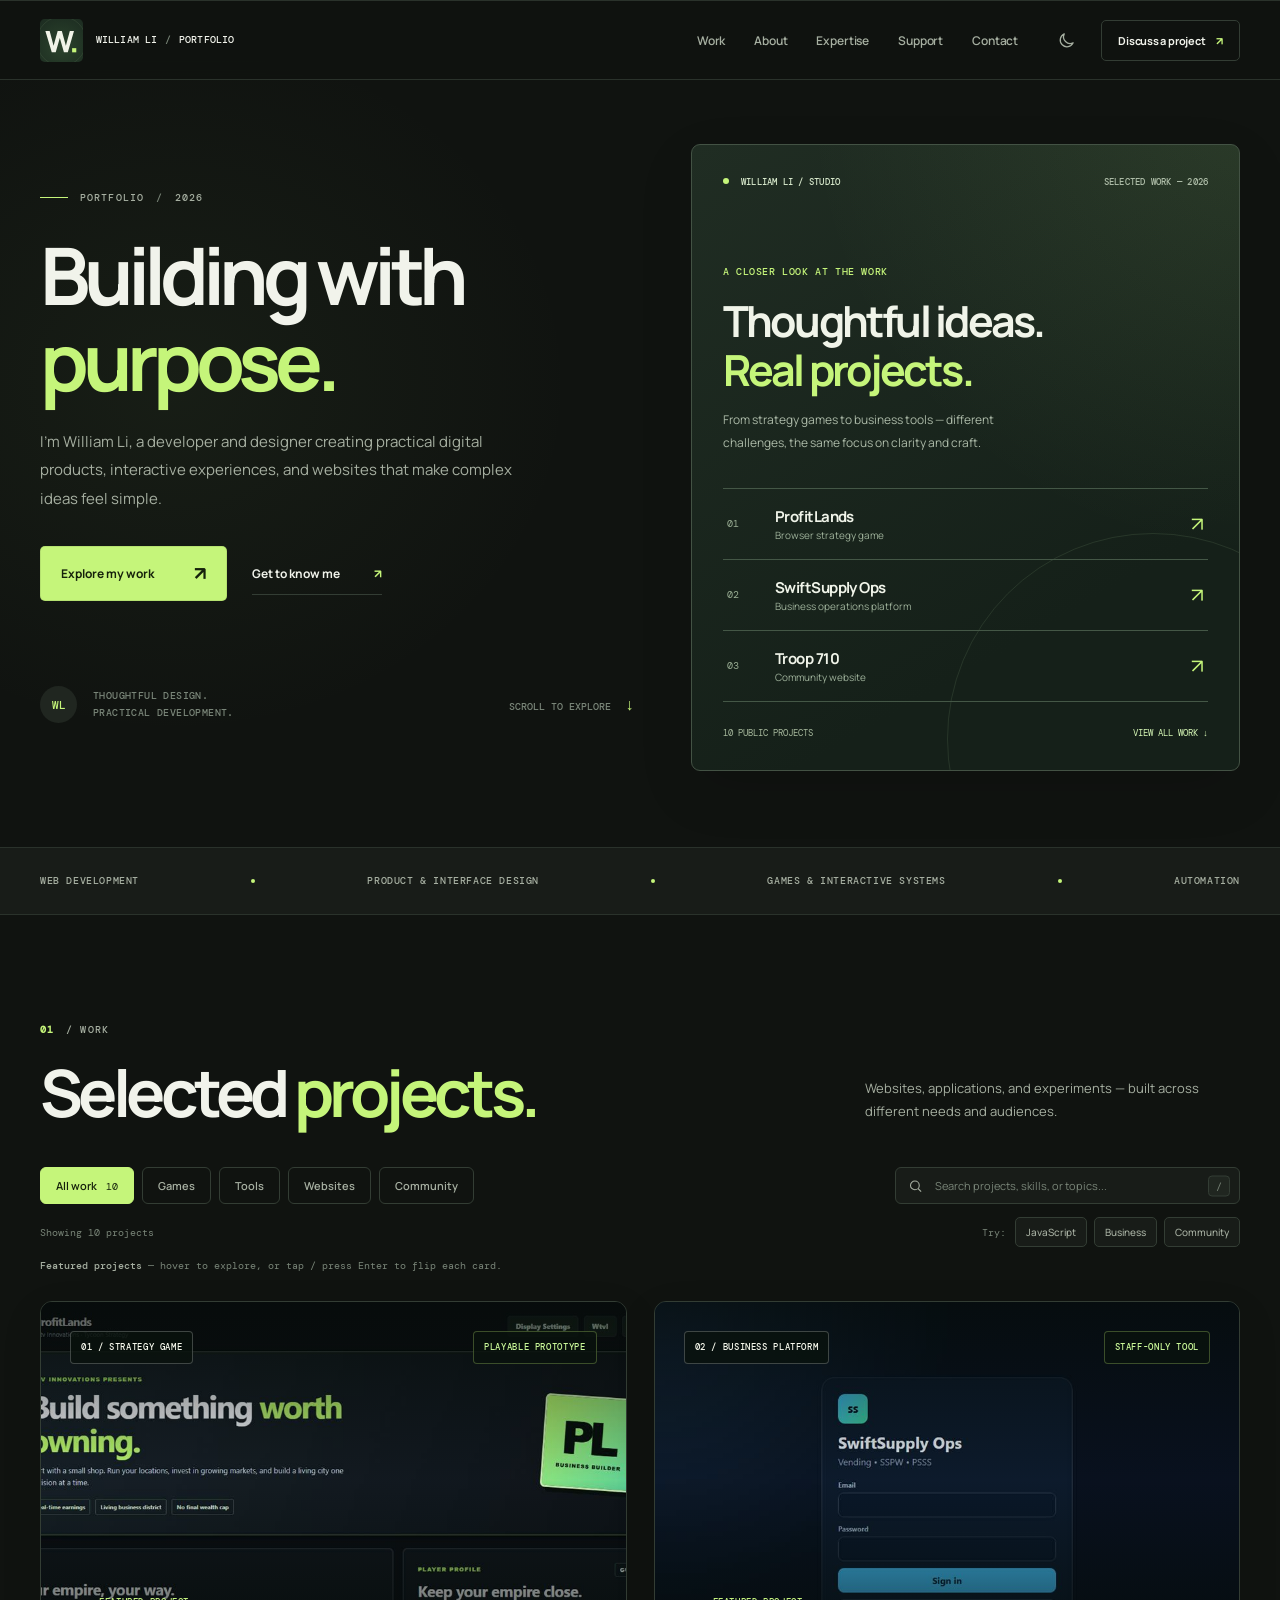
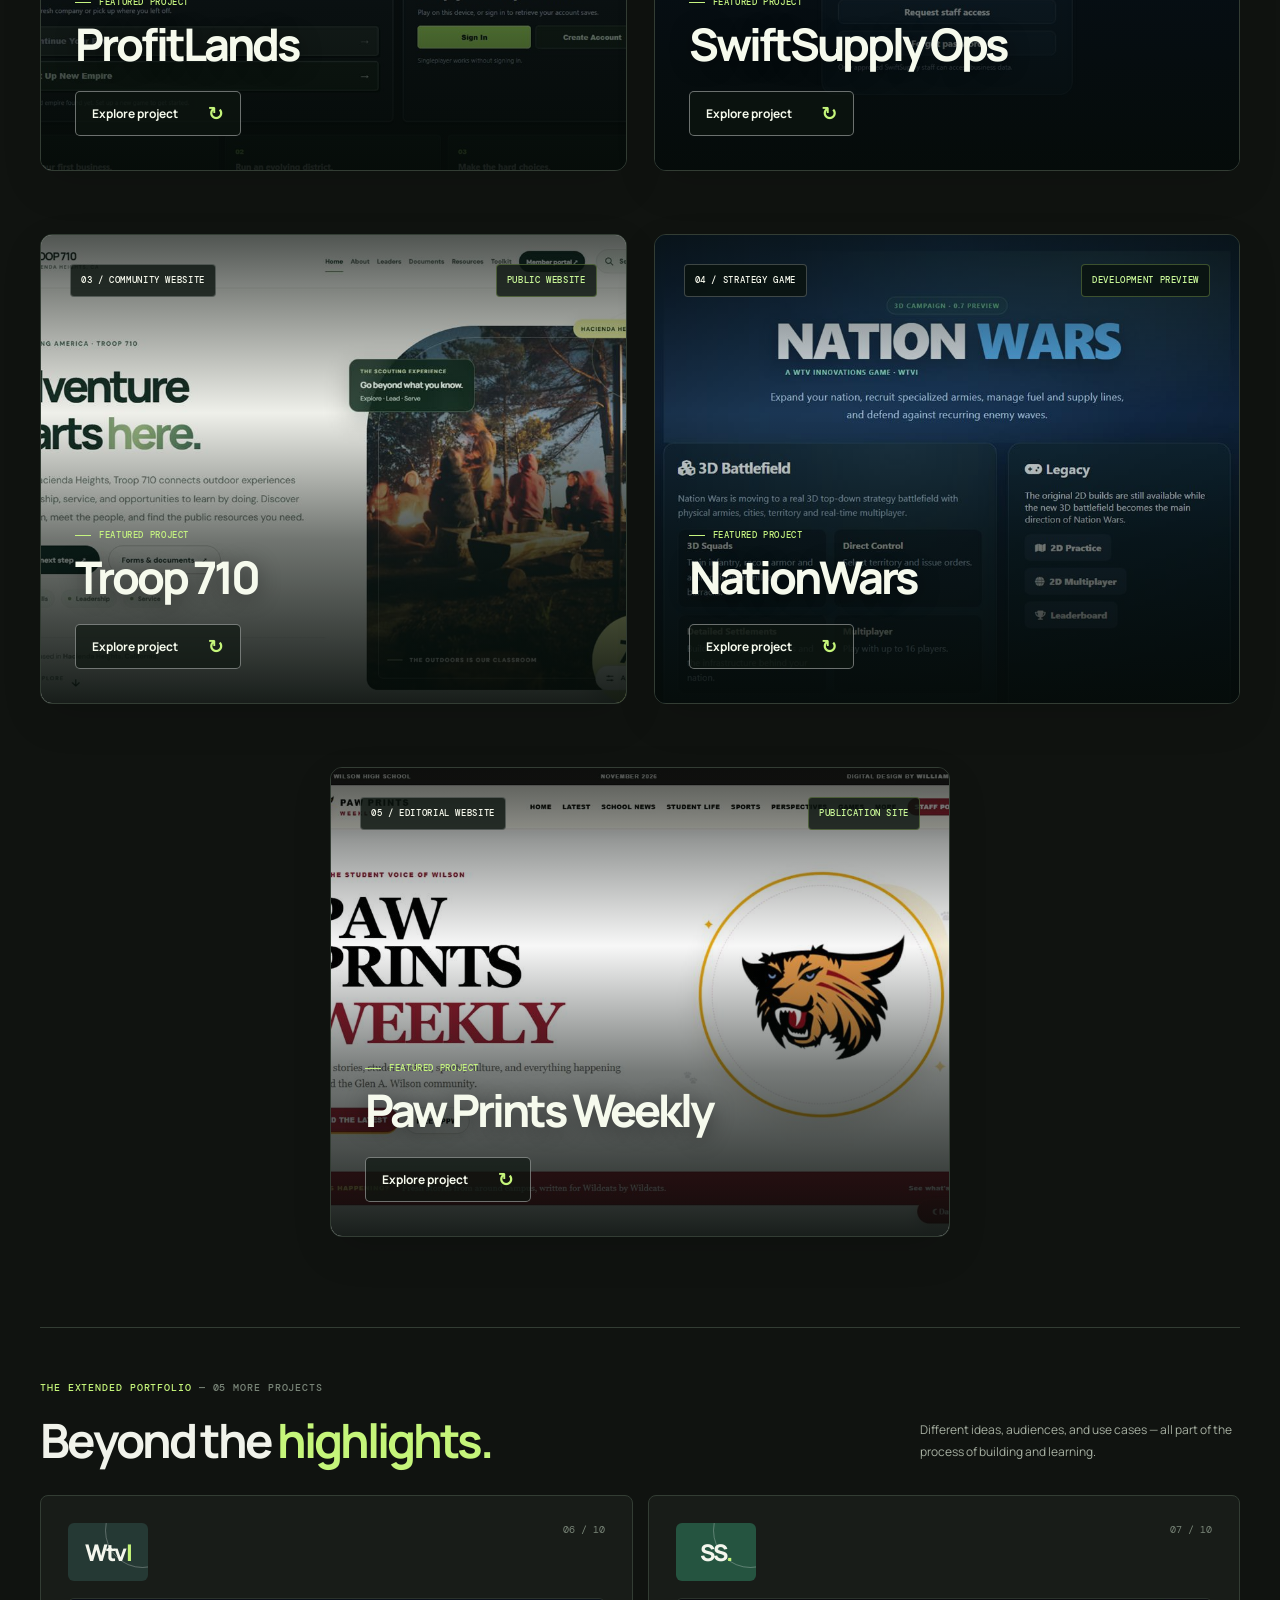
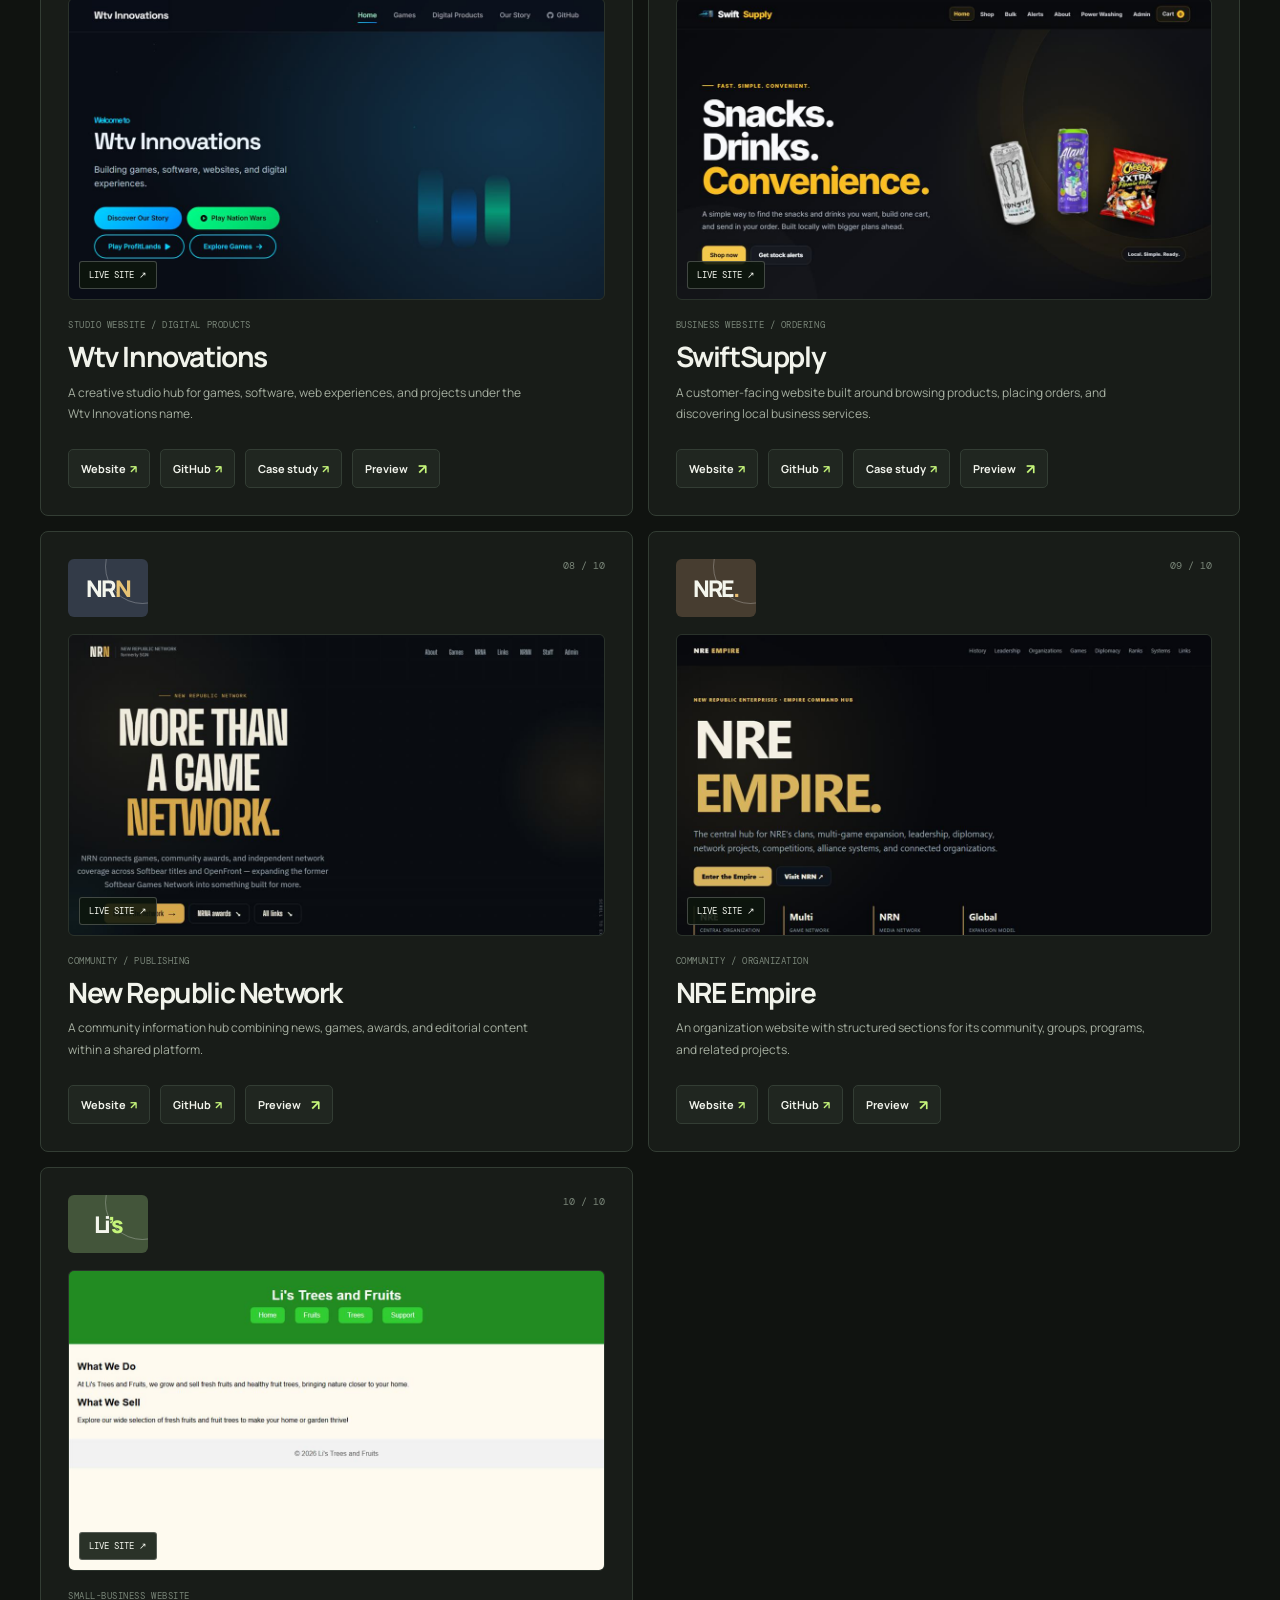
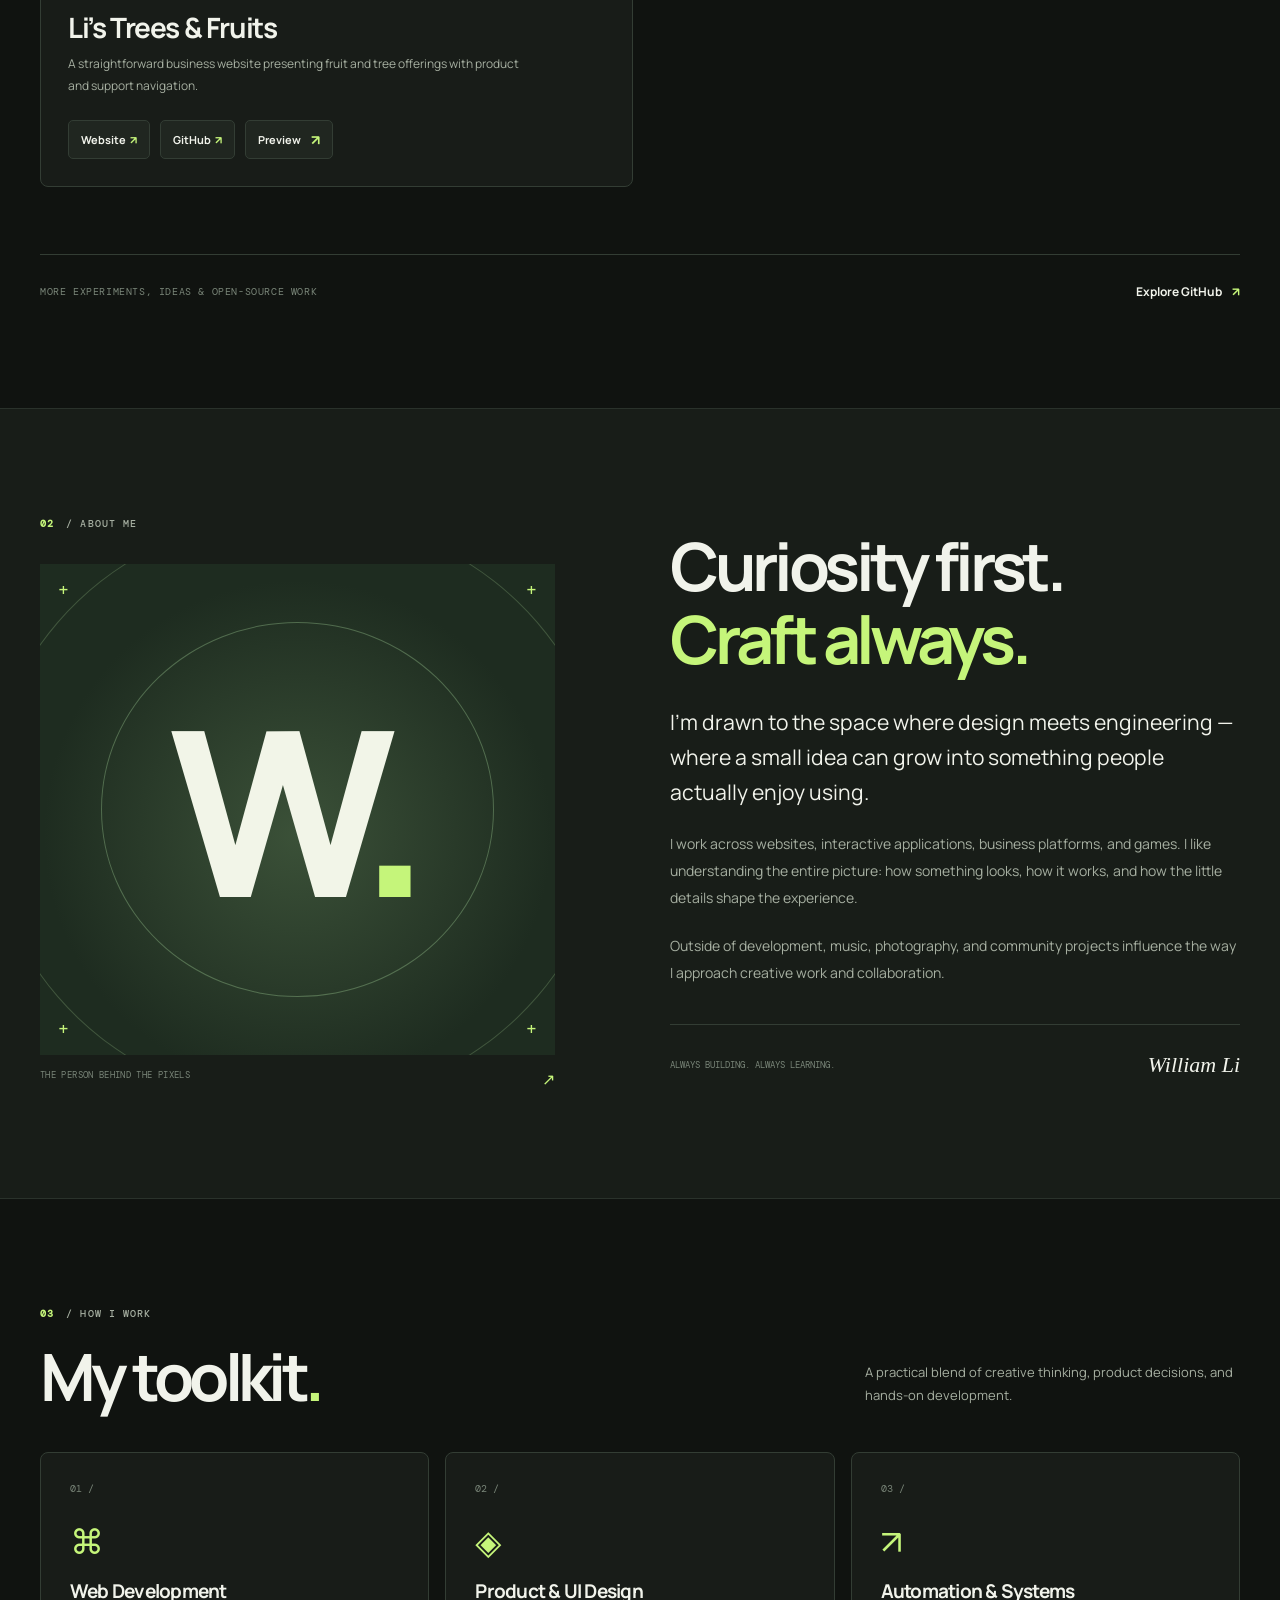
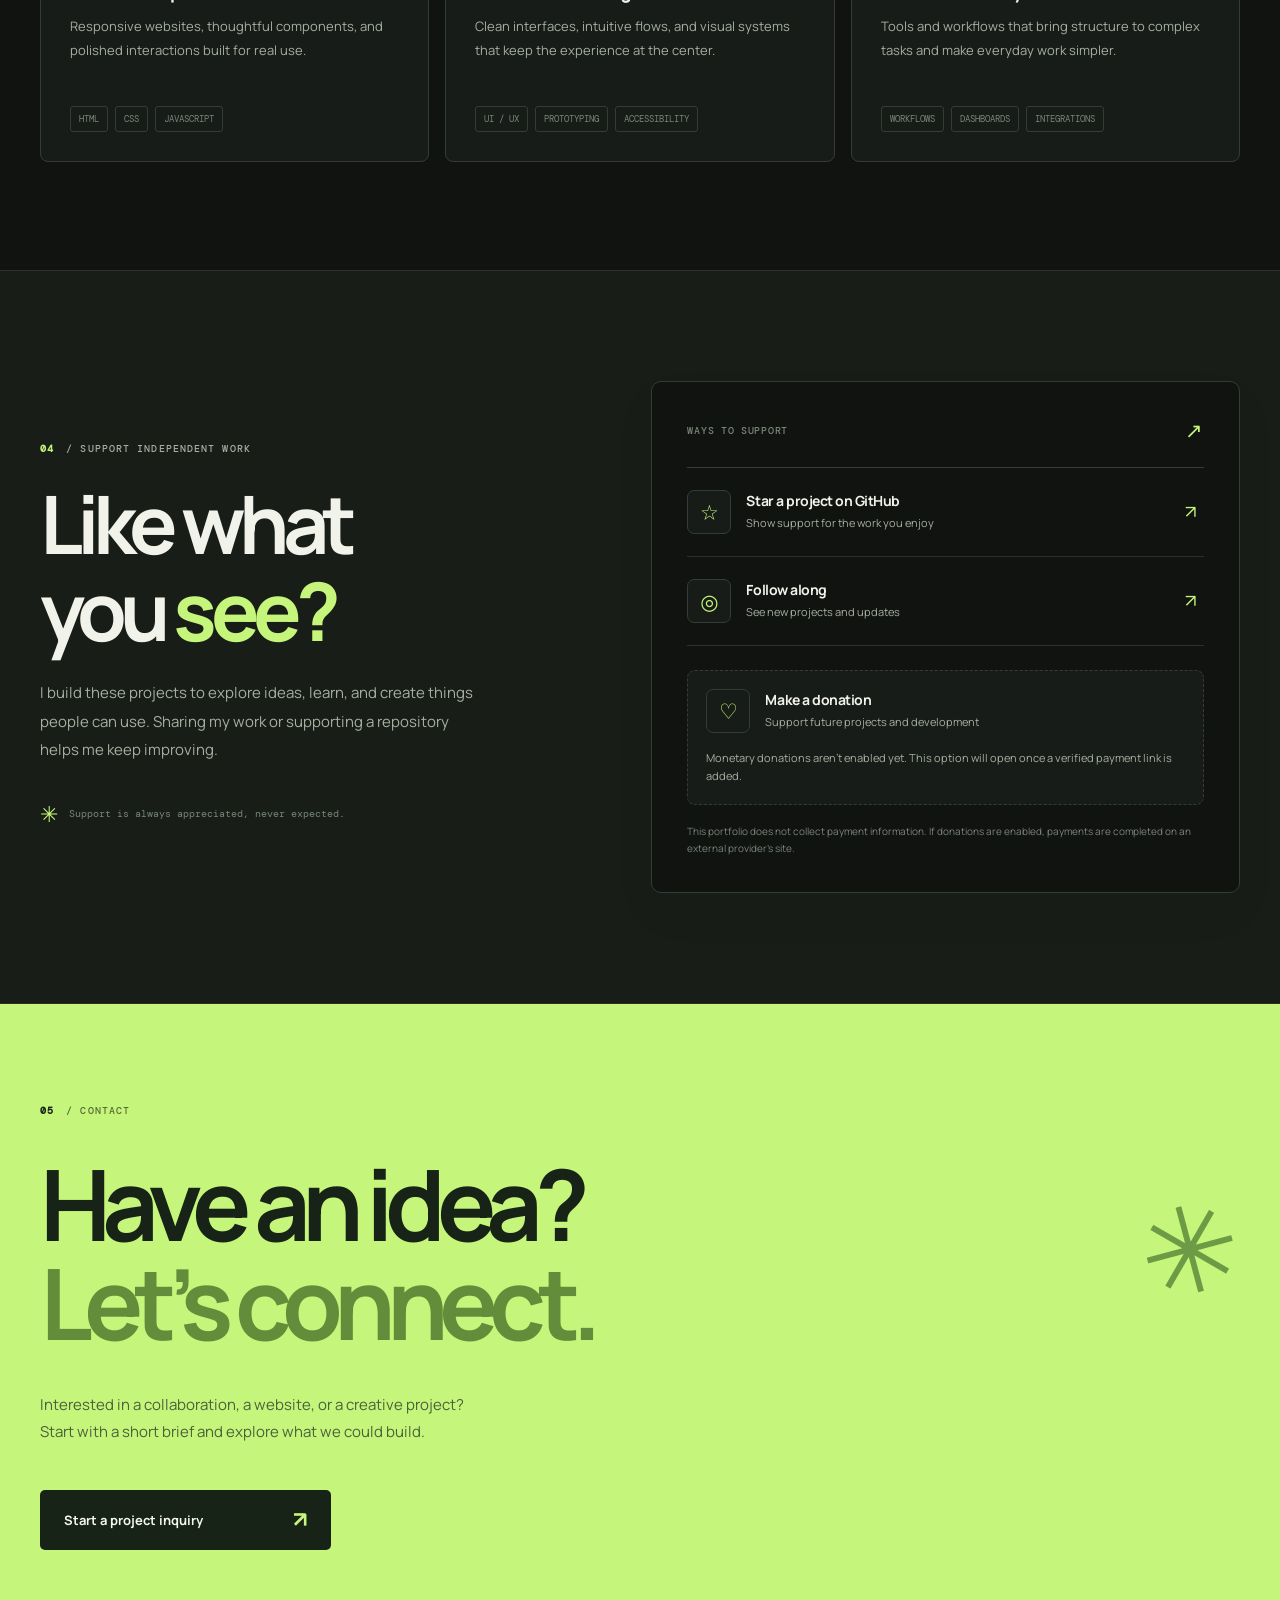
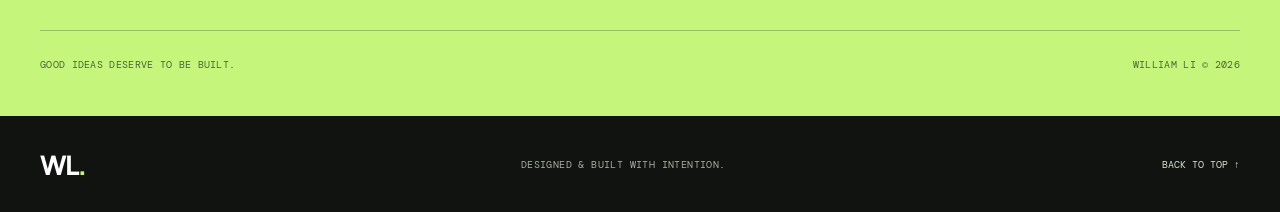
==== commit 16f4696a: "Add direct case-study and GitHub navigation inside screenshot viewer" ====
--- a/index.html
+++ b/index.html
@@ -431,7 +431,11 @@
       </figure>
       <div class="preview-dialog-bottom">
         <div class="preview-dialog-paging"><button type="button" id="preview-prev" aria-label="Previous project screenshot">← Previous</button><span id="preview-dialog-count" aria-live="polite">01 / 10</span><button type="button" id="preview-next" aria-label="Next project screenshot">Next →</button></div>
-        <a href="#" id="preview-visit-link" target="_blank" rel="noopener noreferrer">Visit project ↗</a>
+        <div class="preview-dialog-actions">
+          <a href="#" id="preview-case-link">Read case study ↗</a>
+          <a href="#" id="preview-github-link" target="_blank" rel="noopener noreferrer">GitHub ↗</a>
+          <a href="#" id="preview-visit-link" target="_blank" rel="noopener noreferrer">Visit website ↗</a>
+        </div>
       </div>
     </div>
   </dialog>
--- a/enhancements.css
+++ b/enhancements.css
@@ -0,0 +1,246 @@
+/* Portfolio usability layer — accessible screenshot viewer, search, navigation. */
+/* This file intentionally layers above the base and flip-card styles. */
+.scroll-progress {
+  position: fixed;
+  z-index: 130;
+  inset: 0 0 auto;
+  height: 2px;
+  background: var(--accent);
+  transform: scaleX(0);
+  transform-origin: left center;
+  pointer-events: none;
+  will-change: transform;
+}
+.nav-links a.is-current { color: var(--text); position: relative; }
+.nav-links a.is-current:after { content: ""; position: absolute; height: 2px; background: var(--accent); left: 0; right: 0; bottom: -8px; border-radius: 2px; }
+.project-search-label { width: min(345px,100%); flex-basis: min(345px,100%); }
+.project-search-label input { padding-right: 48px; }
+.project-search-label .search-shortcut {
+  position: absolute;
+  right: 10px;
+  top: 50%;
+  transform: translateY(-50%);
+  padding: 3px 7px;
+  color: var(--quiet);
+  background: var(--surface-2);
+  border: 1px solid var(--border);
+  border-radius: 4px;
+  font: 10px var(--mono);
+  pointer-events: none;
+}
+.project-discover-row {
+  display: flex;
+  flex-wrap: wrap;
+  align-items: center;
+  justify-content: space-between;
+  gap: 10px 20px;
+  margin: 0 0 22px;
+}
+.project-discover-row .project-results { margin: 0; }
+.project-quick-search { display: flex; align-items: center; flex-wrap: wrap; gap: 7px; }
+.project-quick-search > span {
+  font: 10px var(--mono);
+  color: var(--quiet);
+  margin-right: 2px;
+}
+.project-quick-search button, .no-results button {
+  min-height: 30px;
+  padding: 6px 10px;
+  color: var(--muted);
+  background: var(--surface);
+  border: 1px solid var(--border);
+  border-radius: 5px;
+  font: 500 10px var(--font);
+  transition: border-color .2s, color .2s, background .2s;
+}
+.project-quick-search button:hover,
+.project-quick-search button[aria-pressed="true"],
+.no-results button:hover {
+  color: var(--text);
+  border-color: var(--accent);
+}
+.project-quick-search button[aria-pressed="true"] { background: color-mix(in srgb,var(--accent) 13%,var(--surface)); }
+.project-quick-search button#clear-project-search { color: var(--text); font-weight: 700; }
+.project-quick-search button[hidden] { display: none !important; }
+.no-results { display: flex; flex-direction: column; align-items: flex-start; gap: 13px; }
+.no-results[hidden] { display: none !important; }
+.no-results button { font-size: 12px; padding: 10px 13px; }
+
+/* Preview is available directly from all cards without changing navigation destinations. */
+.flip-back-links .flip-preview-link,
+.more-card-links .archive-preview-link {
+  display: inline-flex;
+  align-items: center;
+  justify-content: space-between;
+  gap: 10px;
+  border: 1px solid #516957;
+  border-radius: 5px;
+  padding: 10px 12px;
+  min-height: 43px;
+  color: #e5f0df;
+  background: #ffffff0b;
+  font: 700 11px var(--font);
+  cursor: pointer;
+}
+.flip-back-links .flip-preview-link:hover,
+.flip-back-links .flip-preview-link:focus-visible {
+  border-color: #c5f57a;
+  background: #c5f57a18;
+}
+.flip-back-links .flip-preview-link span { font-size: 15px; line-height: 1; }
+.more-card-links .archive-preview-link {
+  background: var(--surface-2);
+  border-color: var(--border);
+  color: var(--text);
+  min-height: 36px;
+  padding: 9px 12px;
+  font-size: 11px;
+}
+.more-card-links .archive-preview-link:hover,
+.more-card-links .archive-preview-link:focus-visible { border-color: var(--accent); }
+.more-card-links .archive-preview-link span { font-size: 14px; color: var(--accent); }
+.project-preview-dialog {
+  position: fixed;
+  margin: auto;
+  border: 1px solid #536650;
+  border-radius: 15px;
+  background: #131b15;
+  color: #f1f5ed;
+  width: min(1140px, calc(100vw - 36px));
+  max-width: 1140px;
+  max-height: calc(100dvh - 34px);
+  padding: 0;
+  overflow-x: hidden;
+  overflow-y: auto;
+  box-shadow: 0 30px 90px #000b;
+}
+.project-preview-dialog:not([open]) { display: none; }
+.project-preview-dialog::backdrop {
+  background: rgba(5,10,7,.82);
+  backdrop-filter: blur(9px);
+  -webkit-backdrop-filter: blur(9px);
+}
+.preview-dialog-layout { padding: clamp(16px,2.3vw,28px); }
+.preview-dialog-header {
+  display: flex;
+  gap: 20px;
+  justify-content: space-between;
+  align-items: start;
+  margin-bottom: 21px;
+}
+.preview-dialog-eyebrow { font: 500 9px var(--mono); color: #c5f57a; letter-spacing: .06em; }
+.preview-dialog-header h2 {
+  font-size: clamp(24px,3vw,36px);
+  line-height: 1.17;
+  letter-spacing: -.06em;
+  margin: 9px 0 0;
+}
+.preview-dialog-close {
+  color: #dbe6d7;
+  background: #253228;
+  border: 1px solid #566b58;
+  padding: 11px 14px;
+  border-radius: 6px;
+  font: 600 12px var(--font);
+  white-space: nowrap;
+}
+.preview-dialog-close:hover,.preview-dialog-close:focus-visible { border-color: #c5f57a; }
+.preview-dialog-close span { color: #c5f57a; font-size: 17px; margin-left: 10px; }
+.preview-dialog-figure { margin: 0; }
+.preview-dialog-figure img {
+  display: block;
+  width: 100%;
+  max-height: min(65dvh,720px);
+  height: auto;
+  object-fit: contain;
+  background: #0a130d;
+  border: 1px solid #3d4d40;
+  border-radius: 9px;
+}
+.preview-dialog-figure figcaption {
+  color: #a5b5a5;
+  font: 10px/1.6 var(--mono);
+  padding-top: 13px;
+}
+.preview-dialog-bottom {
+  display: flex;
+  flex-wrap: wrap;
+  align-items: center;
+  justify-content: space-between;
+  gap: 12px;
+  margin-top: 18px;
+  padding-top: 18px;
+  border-top: 1px solid #354535;
+}
+.preview-dialog-paging { display: flex; align-items: center; gap: clamp(10px,2vw,20px); }
+.preview-dialog-paging button,
+.preview-dialog-bottom > a {
+  display: inline-flex;
+  justify-content: center;
+  align-items: center;
+  padding: 10px 13px;
+  min-height: 39px;
+  border: 1px solid #4d624e;
+  background: #263428;
+  border-radius: 5px;
+  color: #e7f0e4;
+  font-size: 11px;
+  font-weight: 700;
+}
+.preview-dialog-paging button:hover,
+.preview-dialog-paging button:focus-visible,
+.preview-dialog-bottom > a:hover { border-color: #c5f57a; }
+.preview-dialog-paging > span { font: 10px var(--mono); color: #b8cbb1; white-space: nowrap; }
+.preview-dialog-bottom > a { background: #c5f57a; color: #152412; border-color: #c5f57a; }
+.preview-dialog-bottom > a:hover { filter: brightness(.92); }
+.back-to-top {
+  position: fixed;
+  z-index: 90;
+  right: clamp(14px,2vw,32px);
+  bottom: clamp(14px,2vw,30px);
+  display: inline-flex;
+  align-items: center;
+  gap: 9px;
+  padding: 11px 14px;
+  color: var(--text);
+  background: color-mix(in srgb,var(--bg) 94%,transparent);
+  border: 1px solid var(--border);
+  border-radius: 8px;
+  box-shadow: 0 5px 18px #0002;
+  backdrop-filter: blur(16px);
+  -webkit-backdrop-filter: blur(16px);
+  font: 700 11px var(--font);
+  opacity: 0;
+  transform: translateY(15px);
+  pointer-events: none;
+  transition: opacity .2s, transform .2s, border-color .2s;
+}
+.back-to-top.is-visible { opacity: 1; transform: translateY(0); pointer-events: auto; }
+.back-to-top:hover { border-color: var(--accent); }
+@media (max-width:720px) {
+  .nav-links a.is-current:after { display: none; }
+  .project-discover-row { align-items: flex-start; flex-direction: column; }
+  .project-quick-search { gap: 6px; }
+  .project-quick-search button { font-size: 10px; }
+  .preview-dialog-bottom { align-items: stretch; }
+  .preview-dialog-paging { justify-content: space-between; width: 100%; }
+  .preview-dialog-bottom > a { width: 100%; }
+  .back-to-top { right: 14px; bottom: 15px; padding: 10px 12px; }
+  .back-to-top span { display: none; }
+}
+@media (max-width:400px) {
+  .project-preview-dialog { width: calc(100vw - 18px); max-height: calc(100dvh - 18px); border-radius: 10px; }
+  .preview-dialog-layout { padding: 13px; }
+  .preview-dialog-close { font-size: 0; padding: 8px 12px; }
+  .preview-dialog-close span { font-size: 20px; margin: 0; }
+  .preview-dialog-paging button { padding: 10px 8px; }
+  .flip-back-links .flip-preview-link { min-height: 36px; font-size: 10px; padding: 8px; }
+}
+/* Keep the 320px flip-card back view readable with four actions. */
+@media(max-width:375px) {
+  .flip-card { height: 615px; }
+}
+@media (prefers-reduced-motion:reduce) {
+  .back-to-top, .flip-back-links .flip-preview-link,.more-card-links .archive-preview-link { transition: none!important; }
+  .project-preview-dialog::backdrop { backdrop-filter: none; -webkit-backdrop-filter: none; }
+}
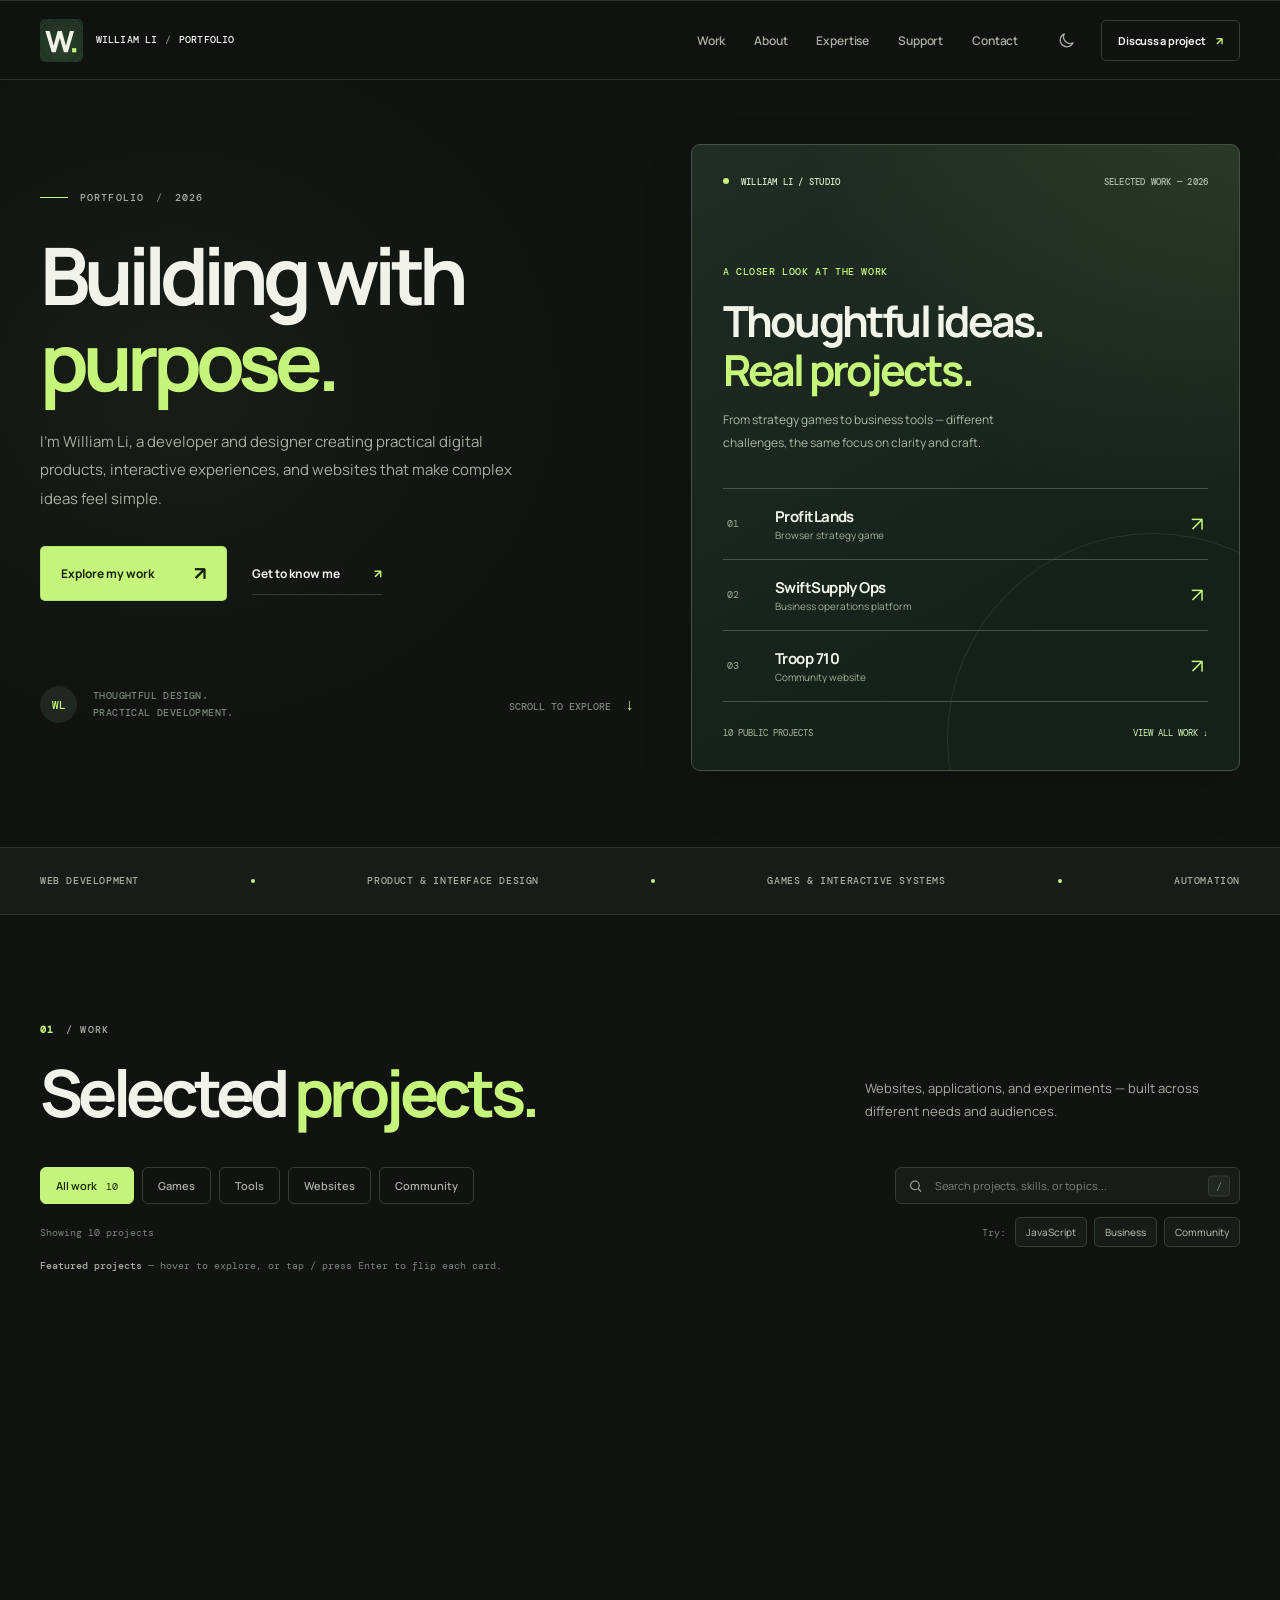
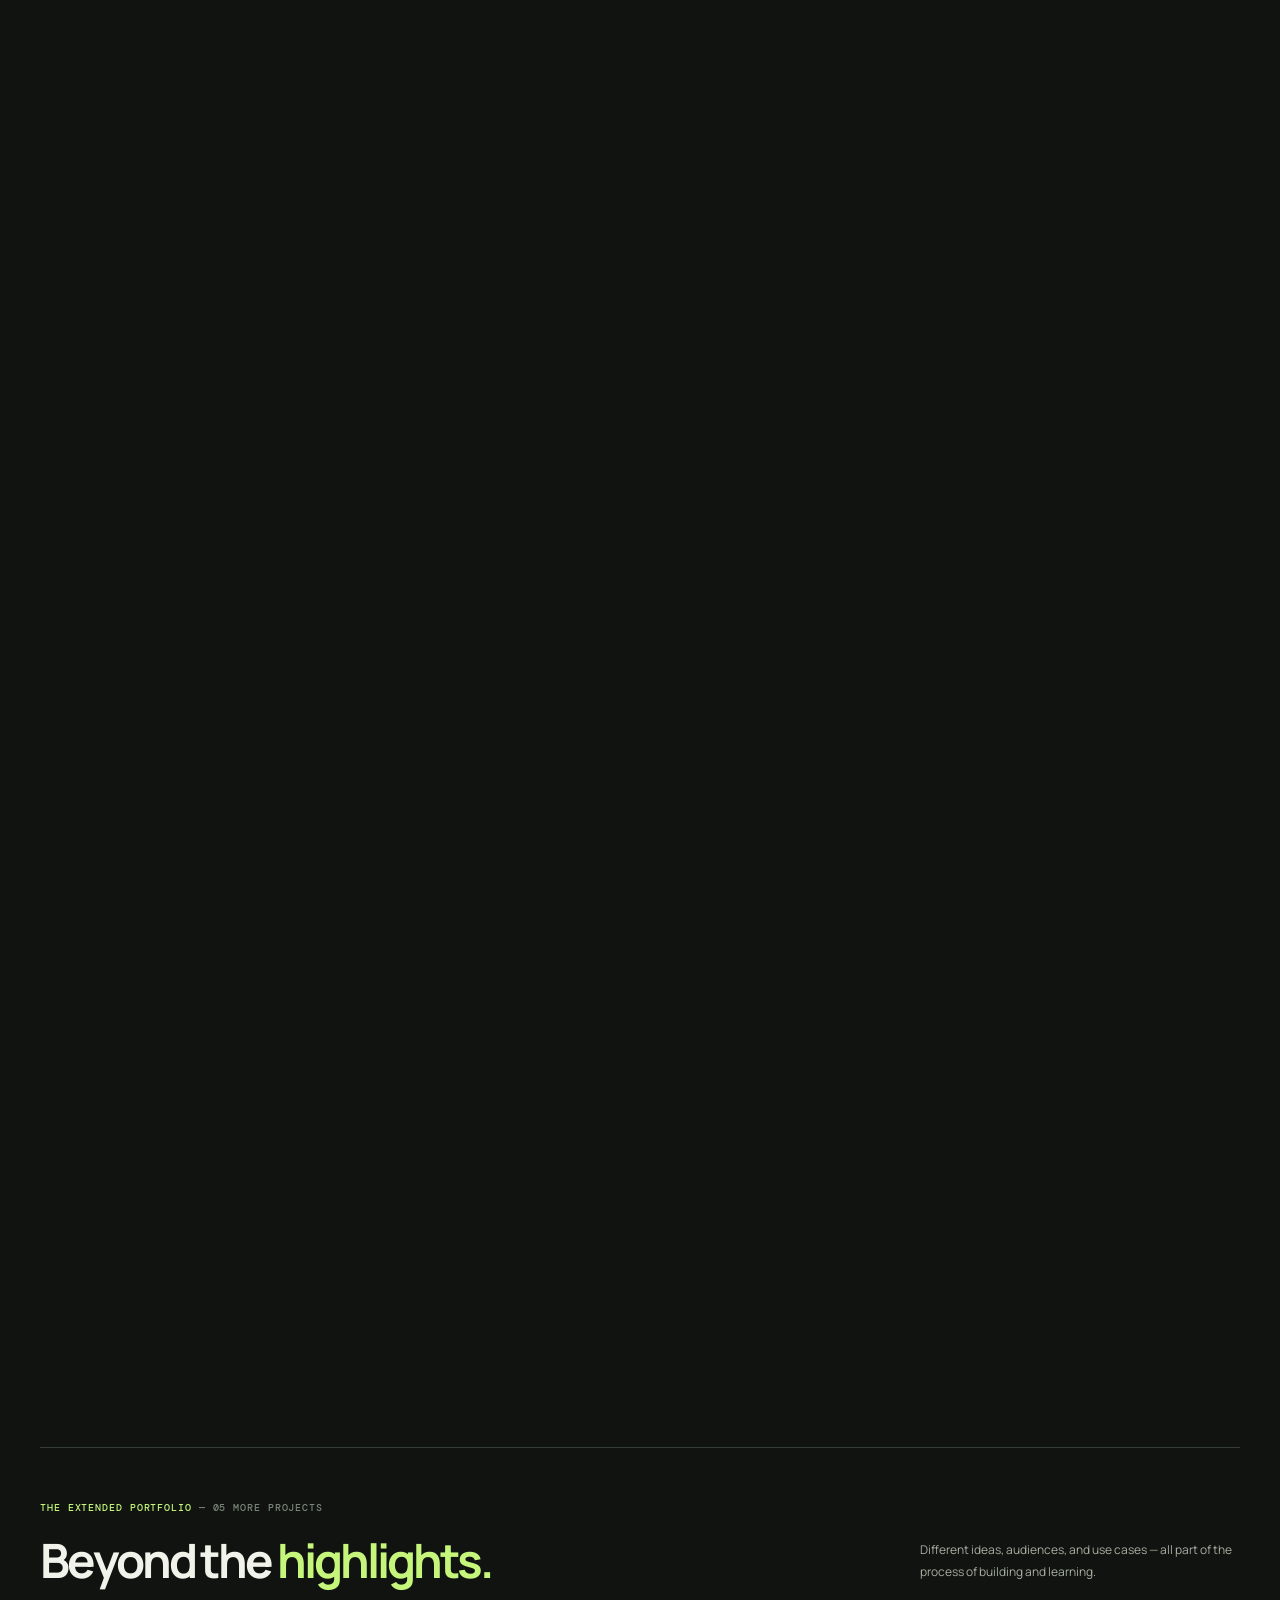
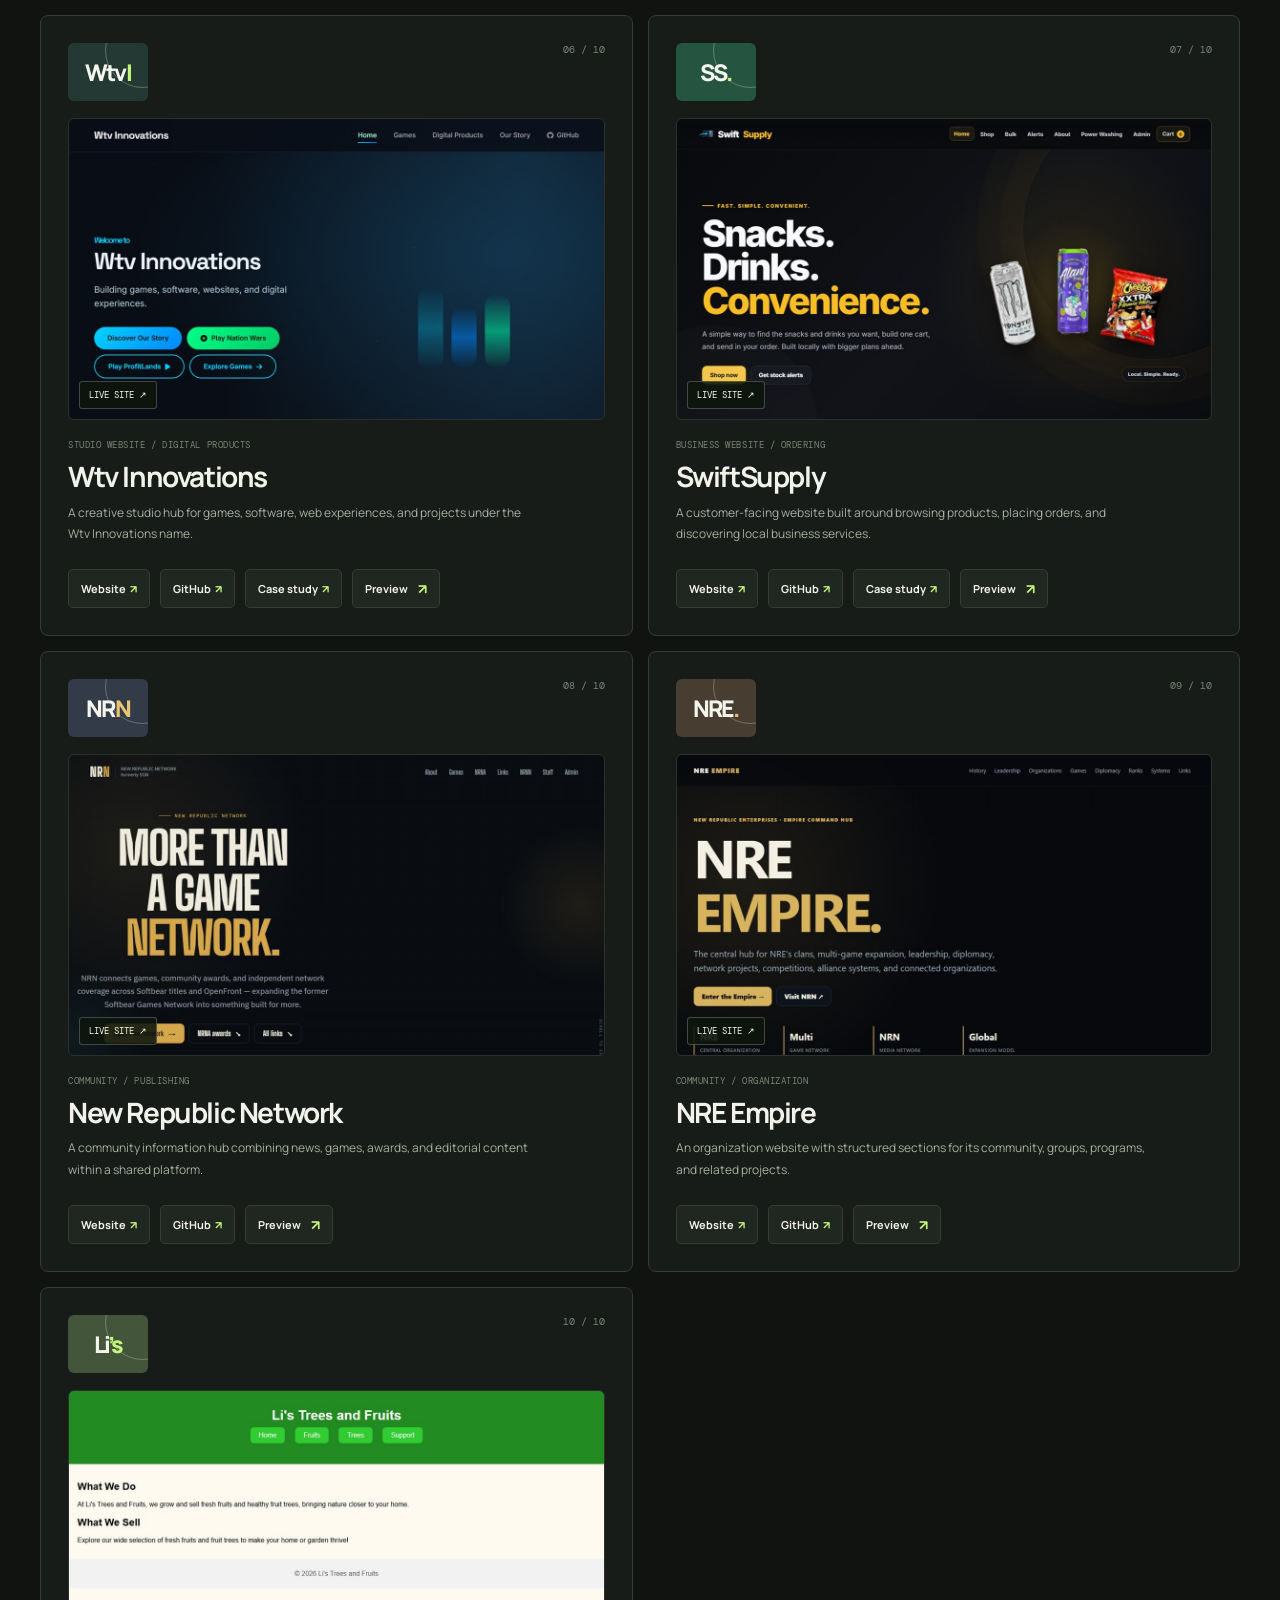
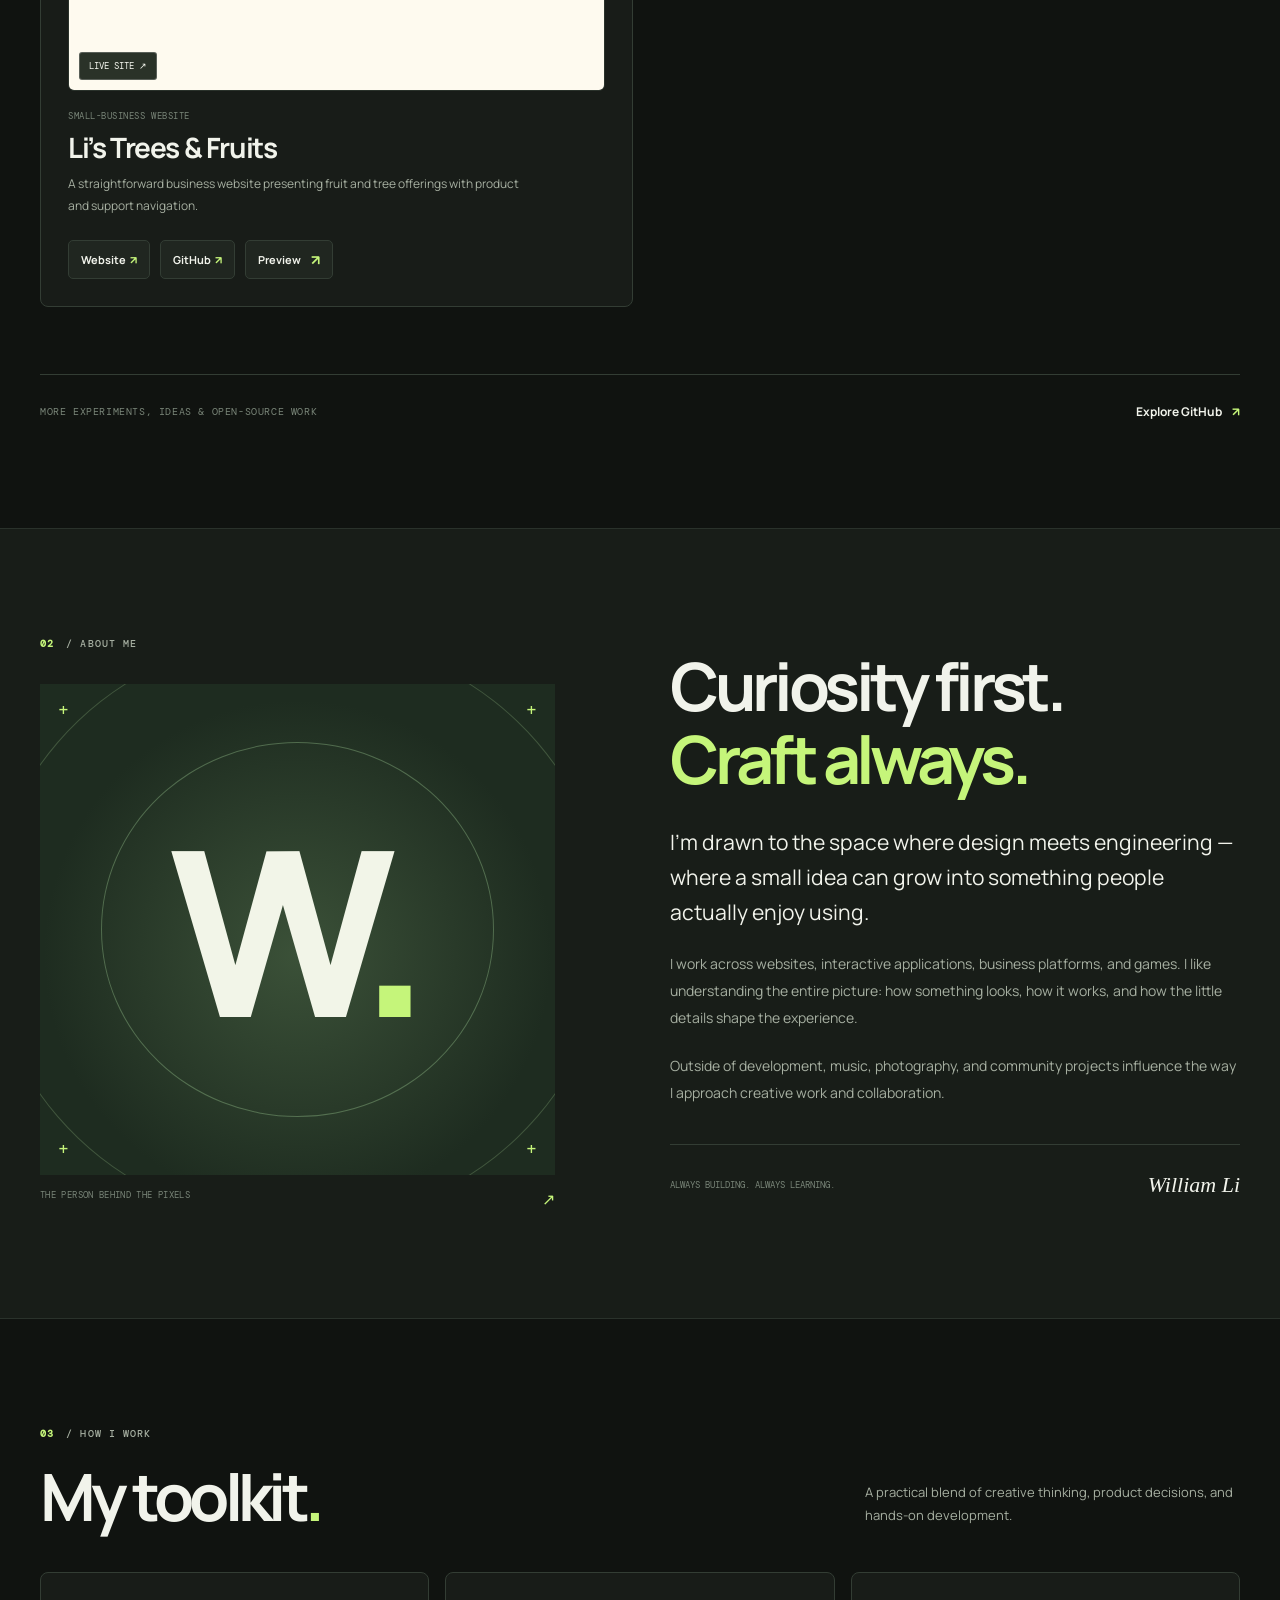
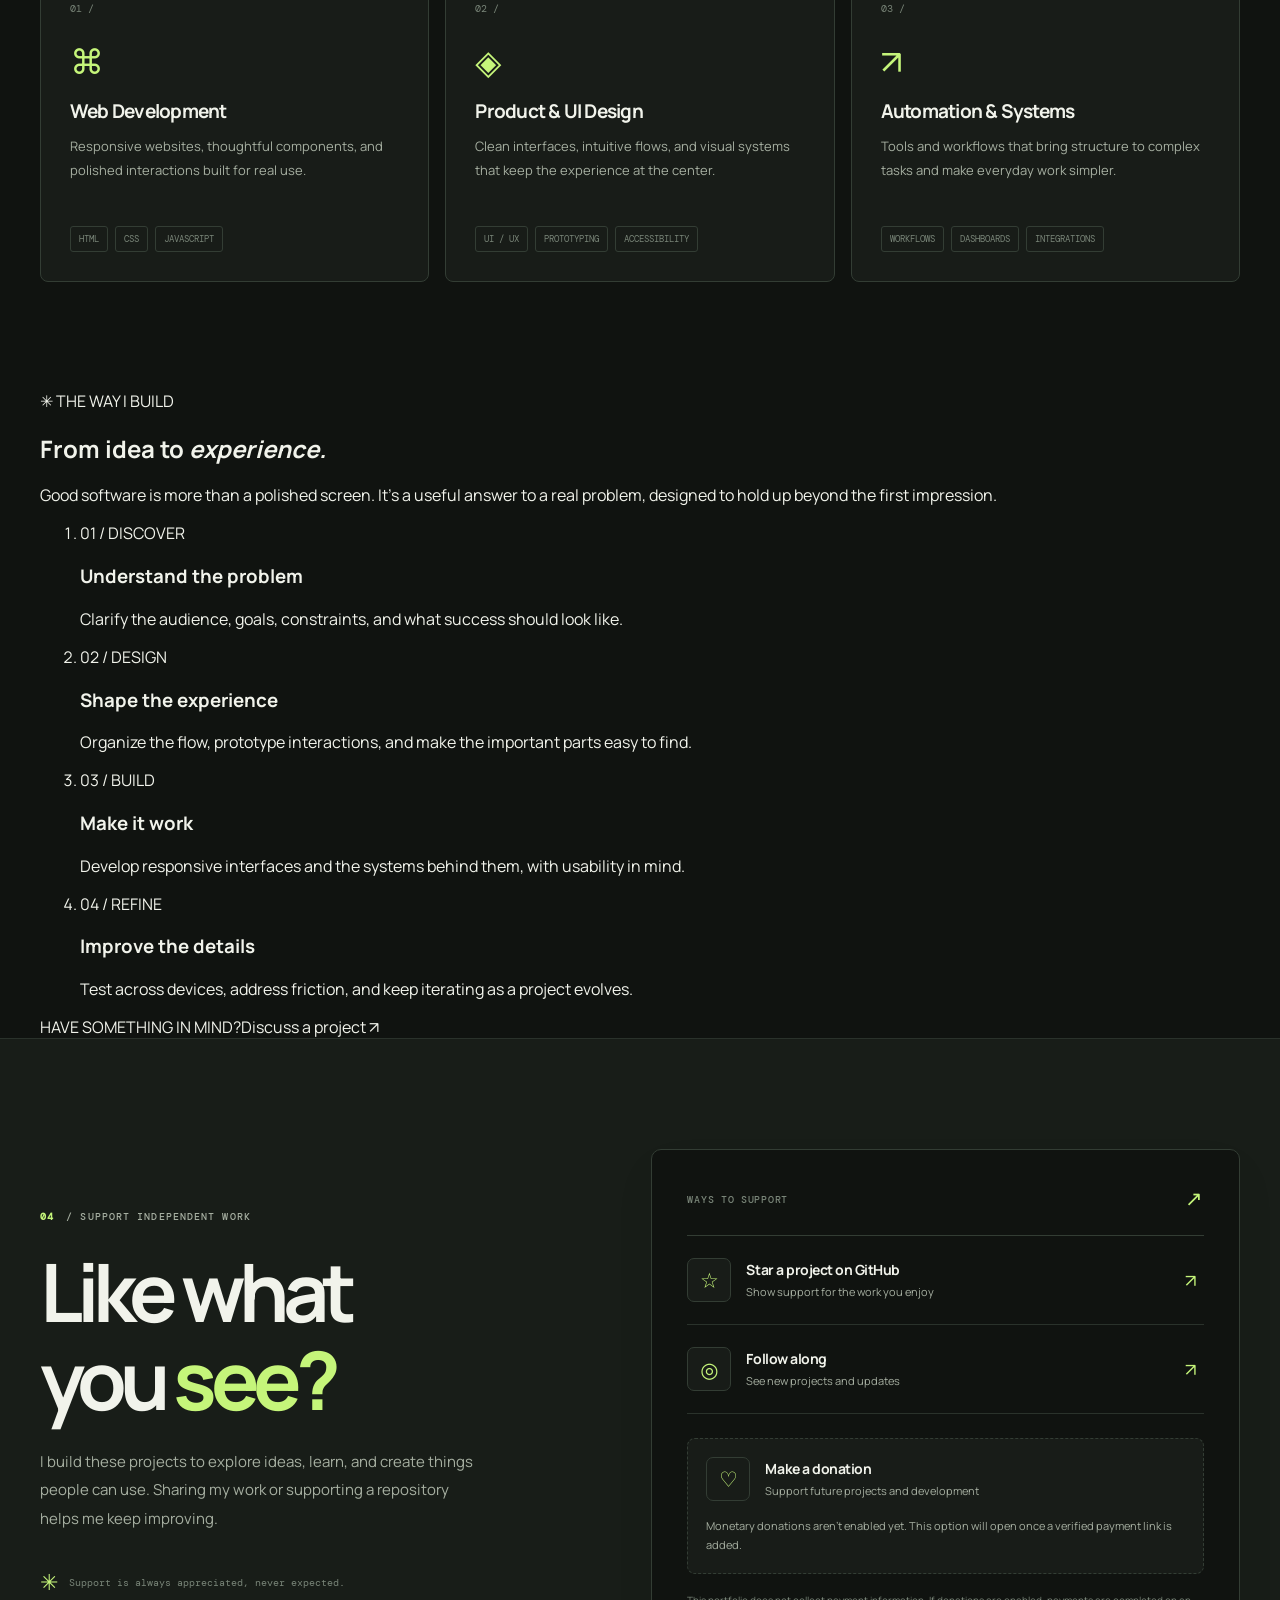
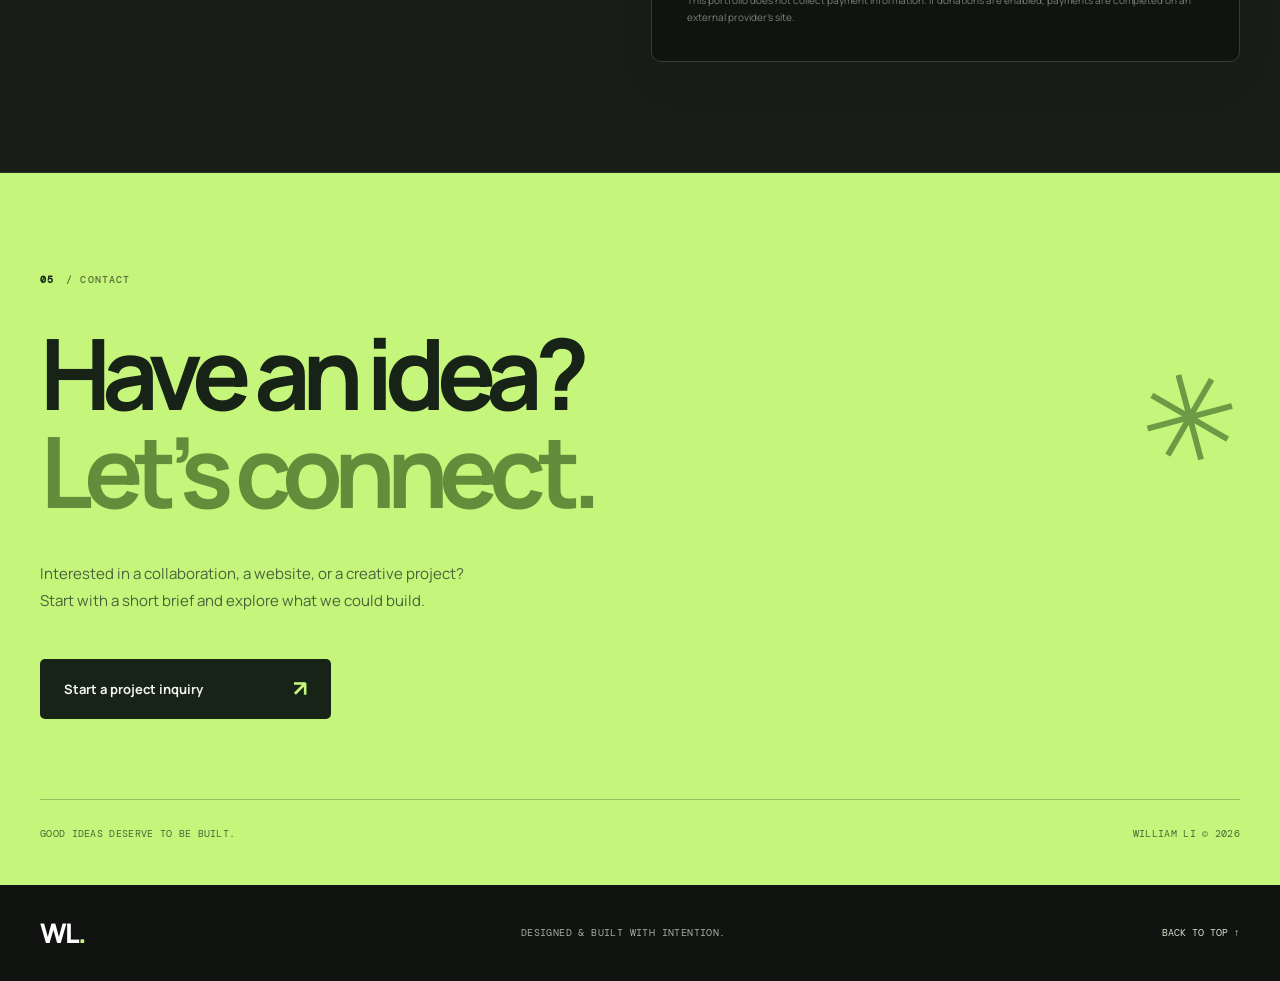
==== commit 09f7397b: "Add concise project approach section linking work to inquiries" ====
--- a/index.html
+++ b/index.html
@@ -379,6 +379,25 @@
       </div>
     </section>
 
+    <section class="approach-section" aria-labelledby="approach-heading">
+      <div class="wrap">
+        <div class="approach-heading reveal">
+          <div>
+            <span class="approach-kicker"><span aria-hidden="true">✳</span> THE WAY I BUILD</span>
+            <h2 id="approach-heading">From idea to <em>experience.</em></h2>
+          </div>
+          <p>Good software is more than a polished screen. It's a useful answer to a real problem, designed to hold up beyond the first impression.</p>
+        </div>
+        <ol class="approach-steps">
+          <li class="reveal"><span class="approach-step-number">01 / DISCOVER</span><h3>Understand the problem</h3><p>Clarify the audience, goals, constraints, and what success should look like.</p></li>
+          <li class="reveal"><span class="approach-step-number">02 / DESIGN</span><h3>Shape the experience</h3><p>Organize the flow, prototype interactions, and make the important parts easy to find.</p></li>
+          <li class="reveal"><span class="approach-step-number">03 / BUILD</span><h3>Make it work</h3><p>Develop responsive interfaces and the systems behind them, with usability in mind.</p></li>
+          <li class="reveal"><span class="approach-step-number">04 / REFINE</span><h3>Improve the details</h3><p>Test across devices, address friction, and keep iterating as a project evolves.</p></li>
+        </ol>
+        <div class="approach-footer reveal"><span>HAVE SOMETHING IN MIND?</span><a href="./contact.html">Discuss a project <span aria-hidden="true">↗</span></a></div>
+      </div>
+    </section>
+
     <section class="support-section" id="support" aria-labelledby="support-heading">
       <div class="wrap support-layout">
         <div class="support-copy reveal">
--- a/flip-cards.css
+++ b/flip-cards.css
@@ -290,5 +290,5 @@
   .flip-card { height: 480px; }
 }
 @media (min-width:921px) {
-  .flip-card { min-height: 470px; }
-}
+  .flip-card { min-height: 510px; }
+}
--- a/enhancements.css
+++ b/enhancements.css
@@ -244,3 +244,33 @@
   .back-to-top, .flip-back-links .flip-preview-link,.more-card-links .archive-preview-link { transition: none!important; }
   .project-preview-dialog::backdrop { backdrop-filter: none; -webkit-backdrop-filter: none; }
 }
+
+
+/* All relevant project destinations remain available while examining a screenshot. */
+.preview-dialog-actions { display: flex; flex-wrap: wrap; gap: 8px; align-items: center; }
+.preview-dialog-actions a {
+  display: inline-flex;
+  align-items: center;
+  justify-content: center;
+  min-height: 39px;
+  border-radius: 5px;
+  padding: 10px 13px;
+  background: #263428;
+  color: #e7f0e4;
+  border: 1px solid #4d624e;
+  font: 700 11px var(--font);
+  text-decoration: none;
+}
+.preview-dialog-actions a:hover,
+.preview-dialog-actions a:focus-visible { border-color: #c5f57a; }
+.preview-dialog-actions a:last-child {
+  background: #c5f57a;
+  color: #152412;
+  border-color: #c5f57a;
+}
+.preview-dialog-actions a:last-child:hover { filter: brightness(.92); }
+.preview-dialog-actions a[hidden] { display: none!important; }
+@media(max-width:720px) {
+  .preview-dialog-actions { width:100%; }
+  .preview-dialog-actions a { flex: 1 1 auto; }
+}
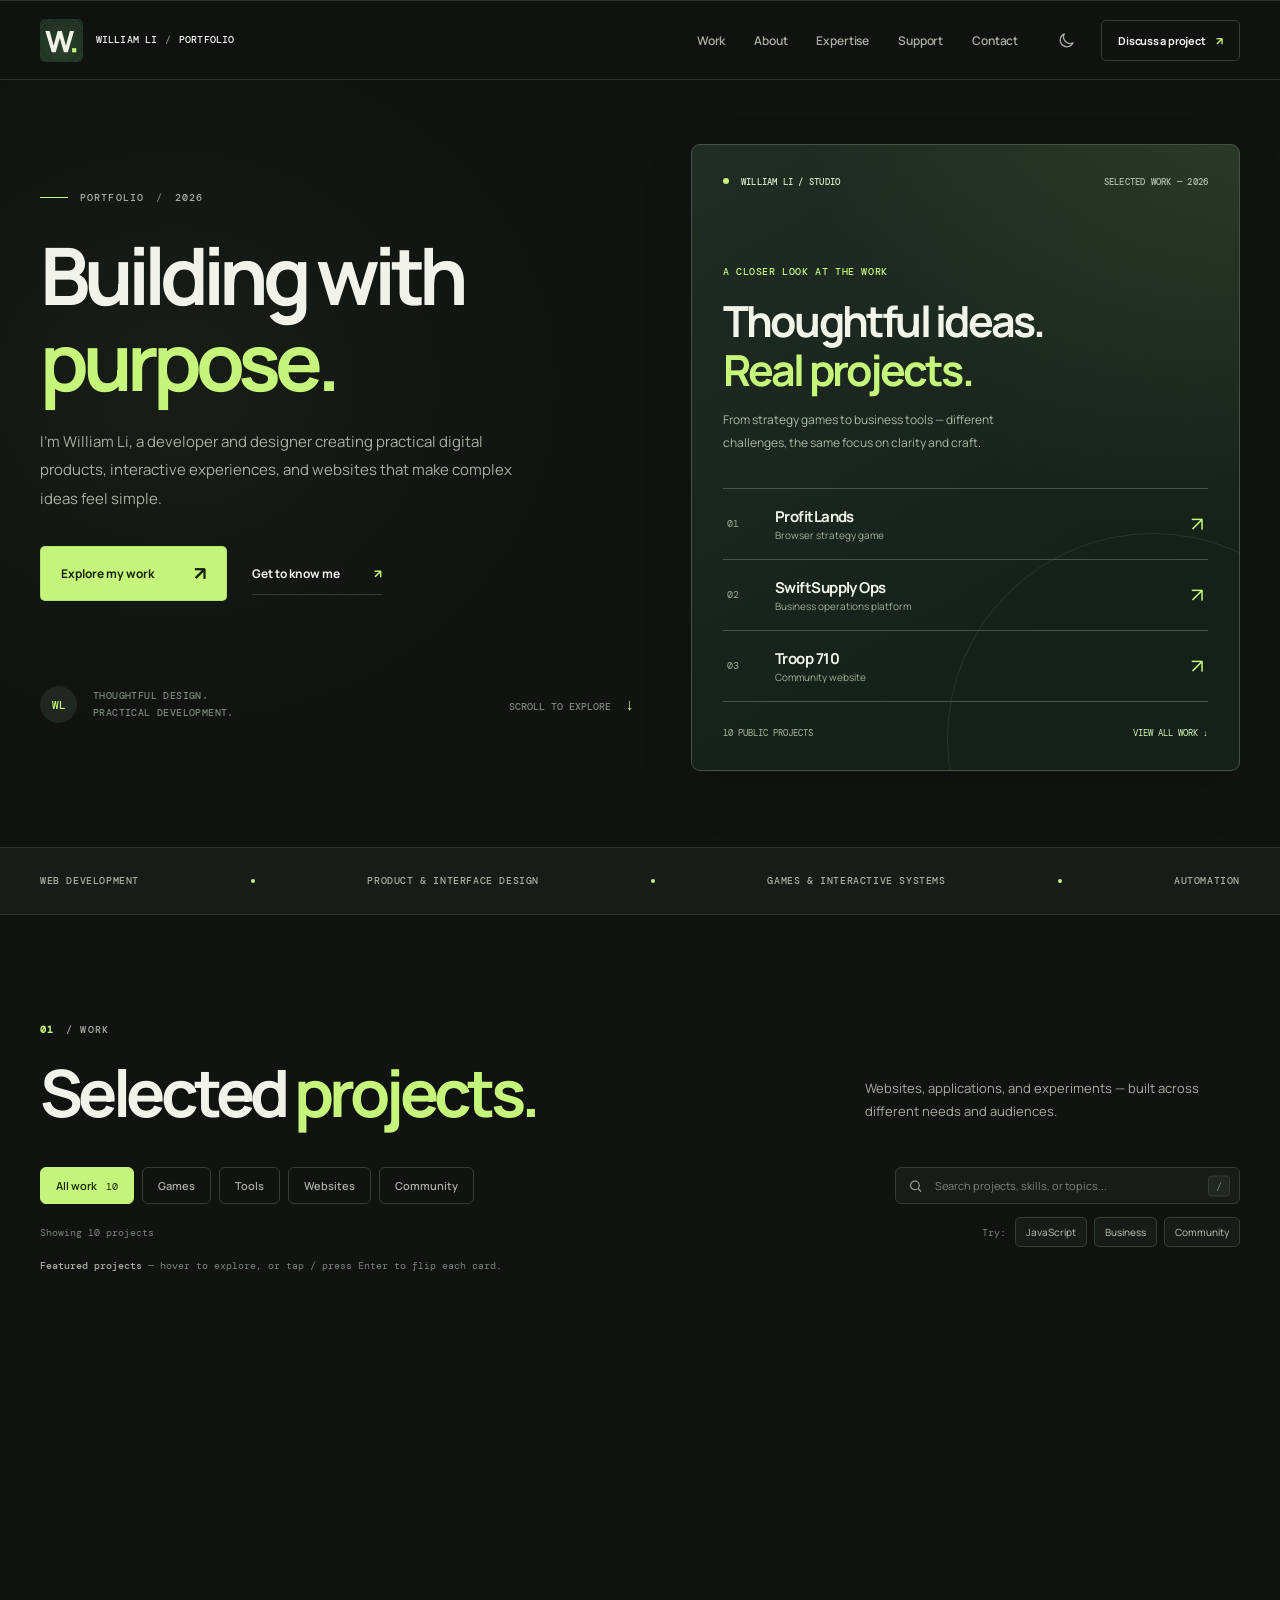
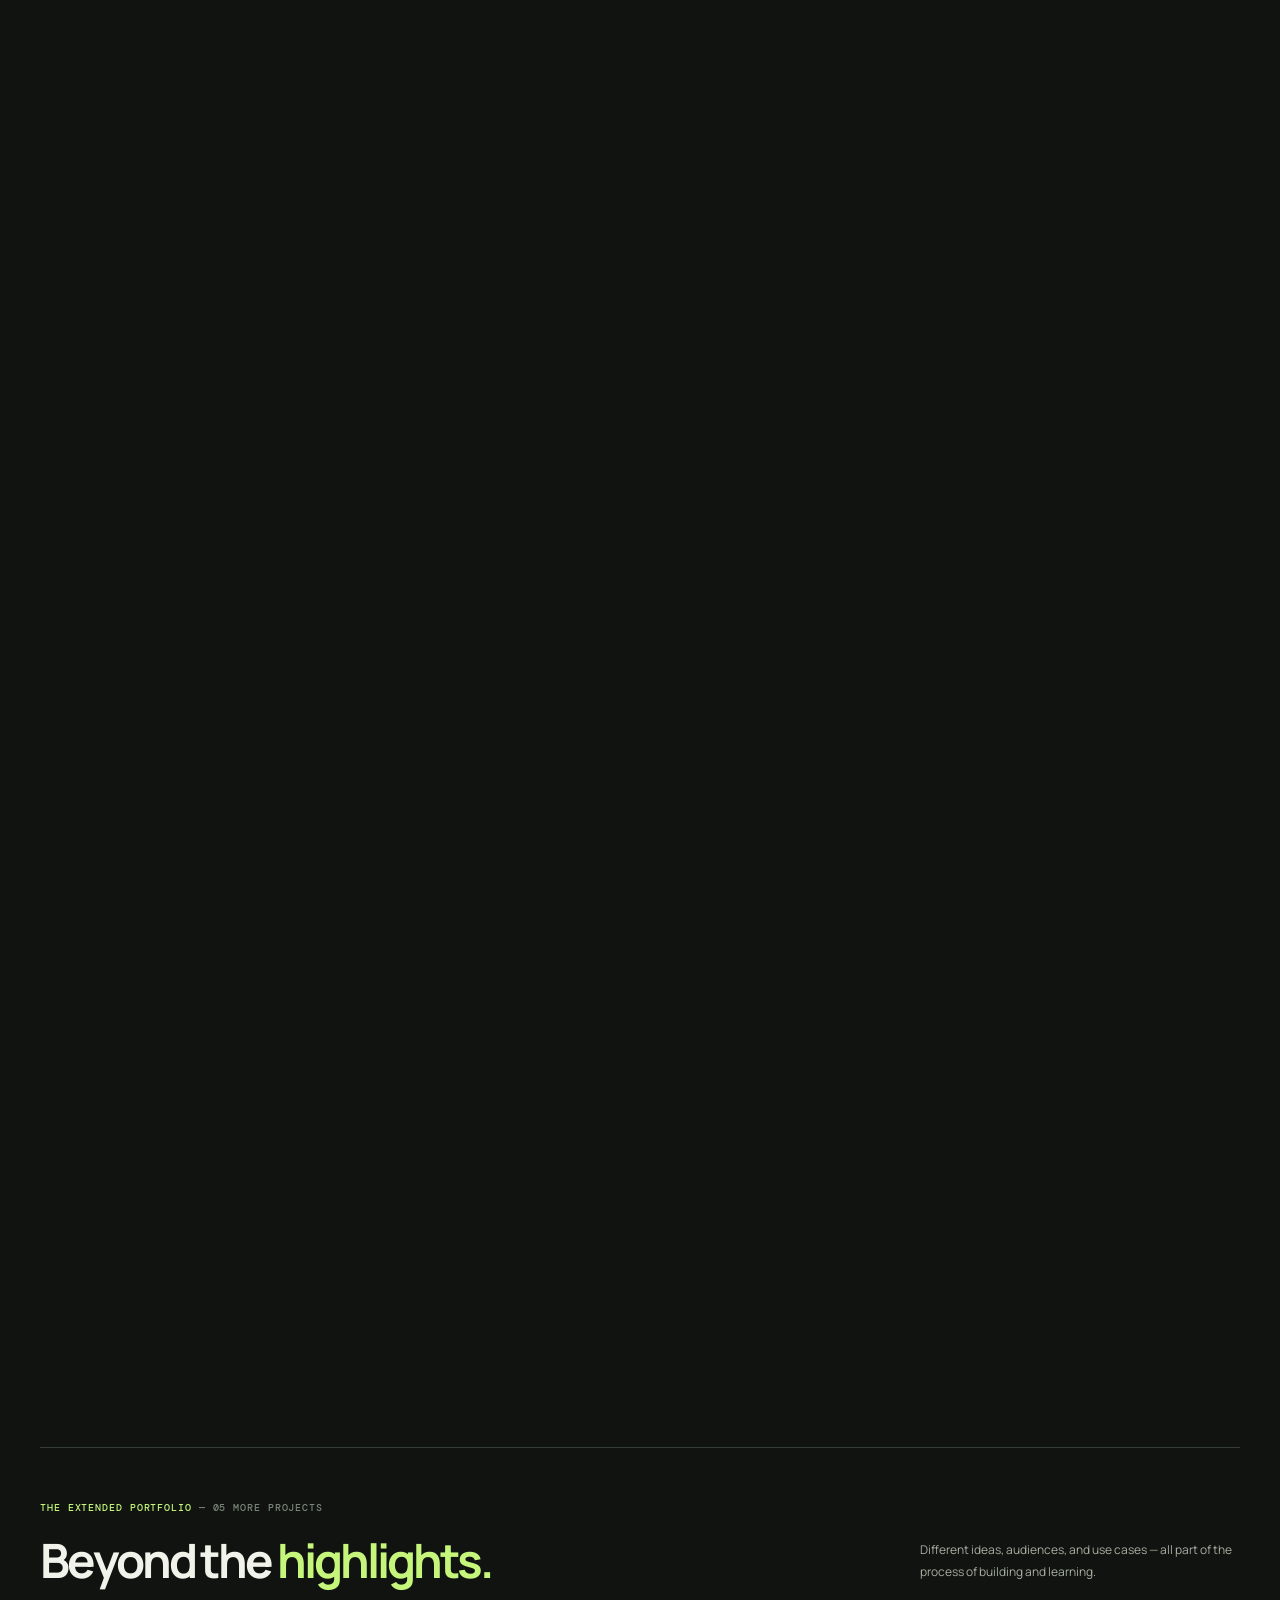
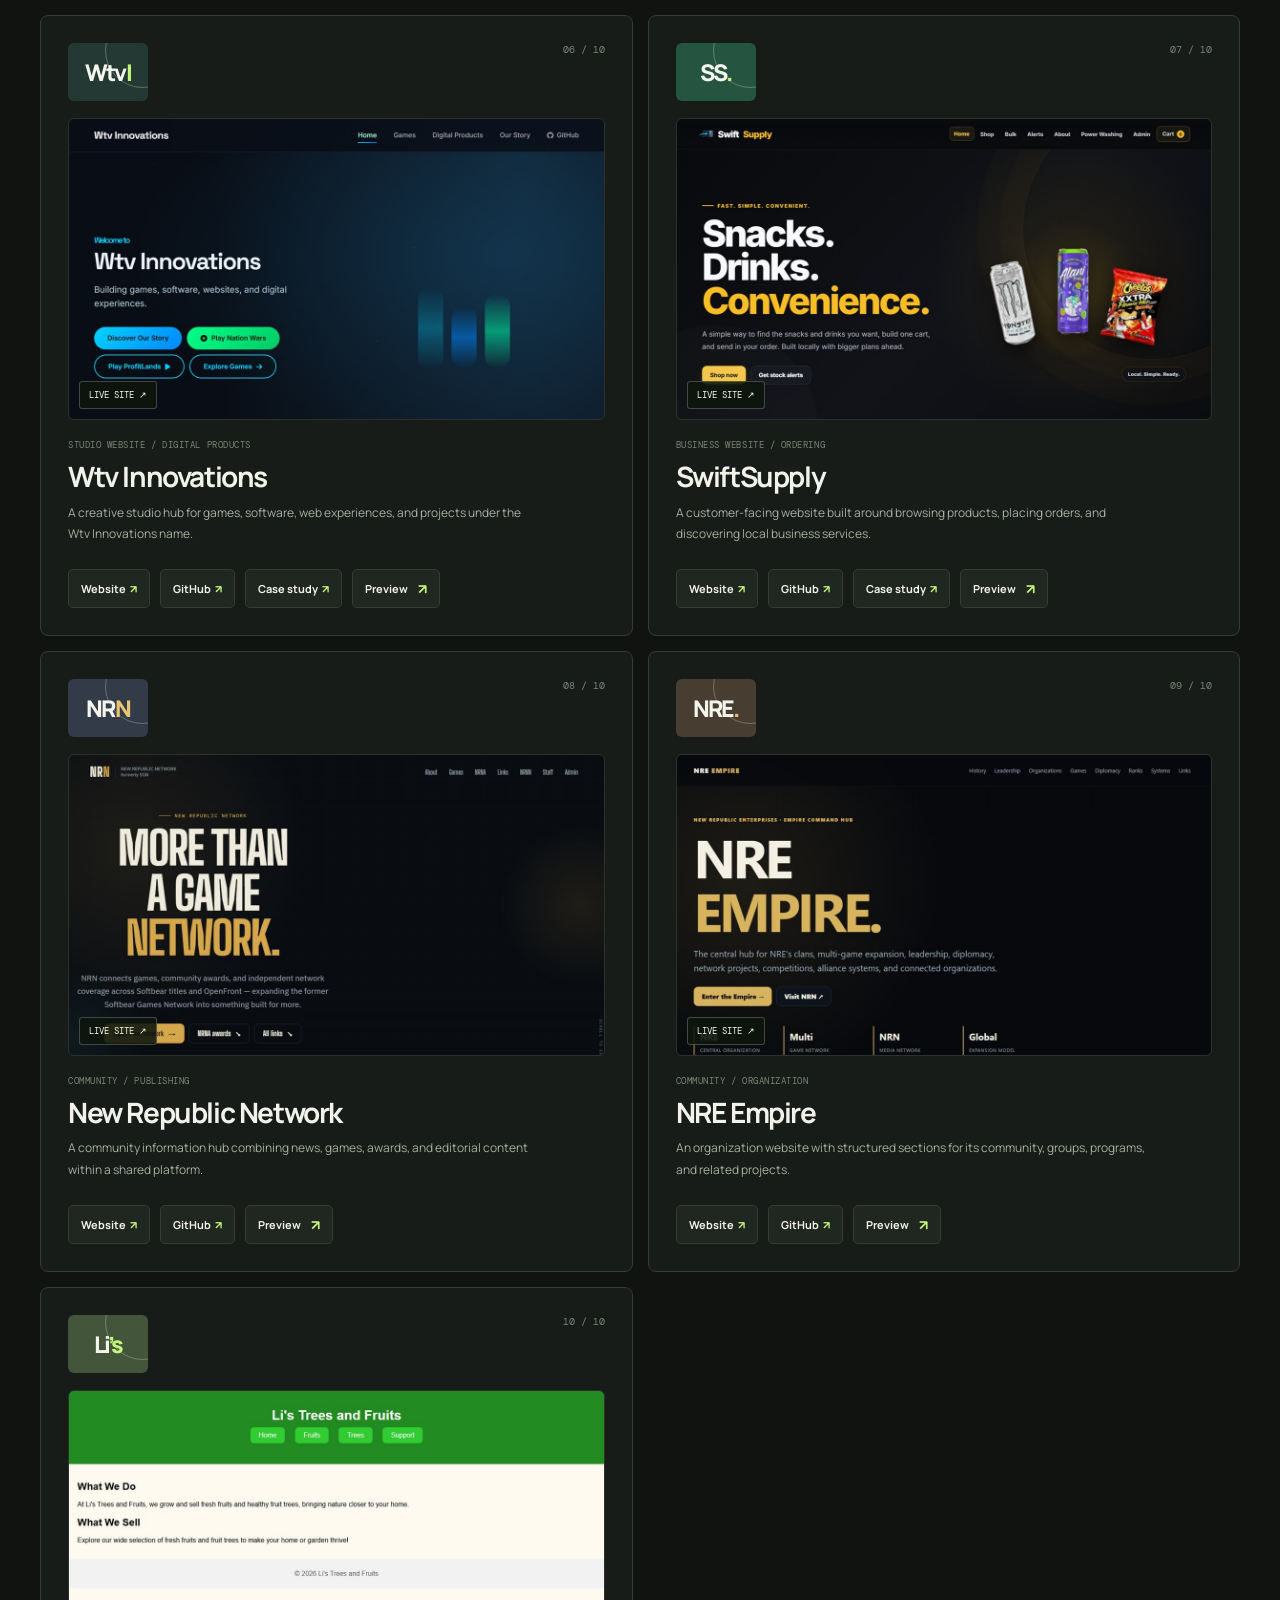
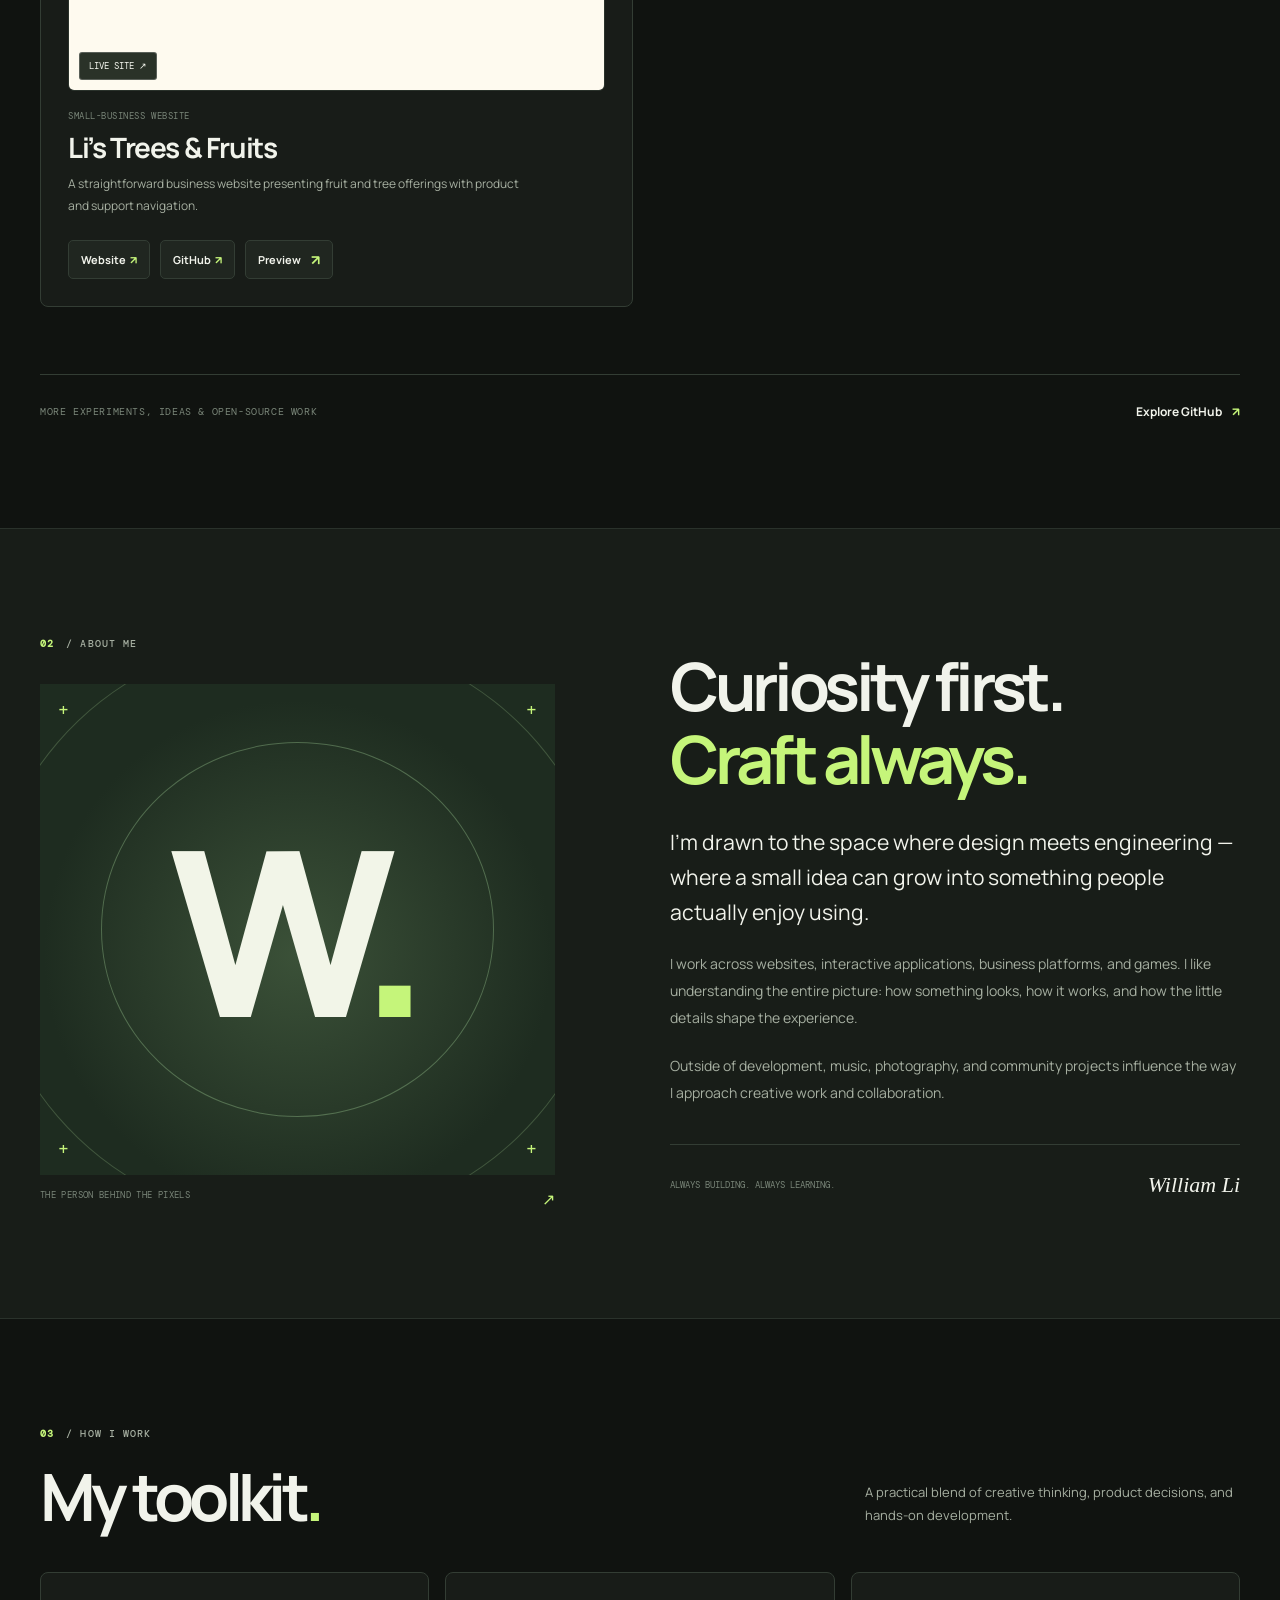
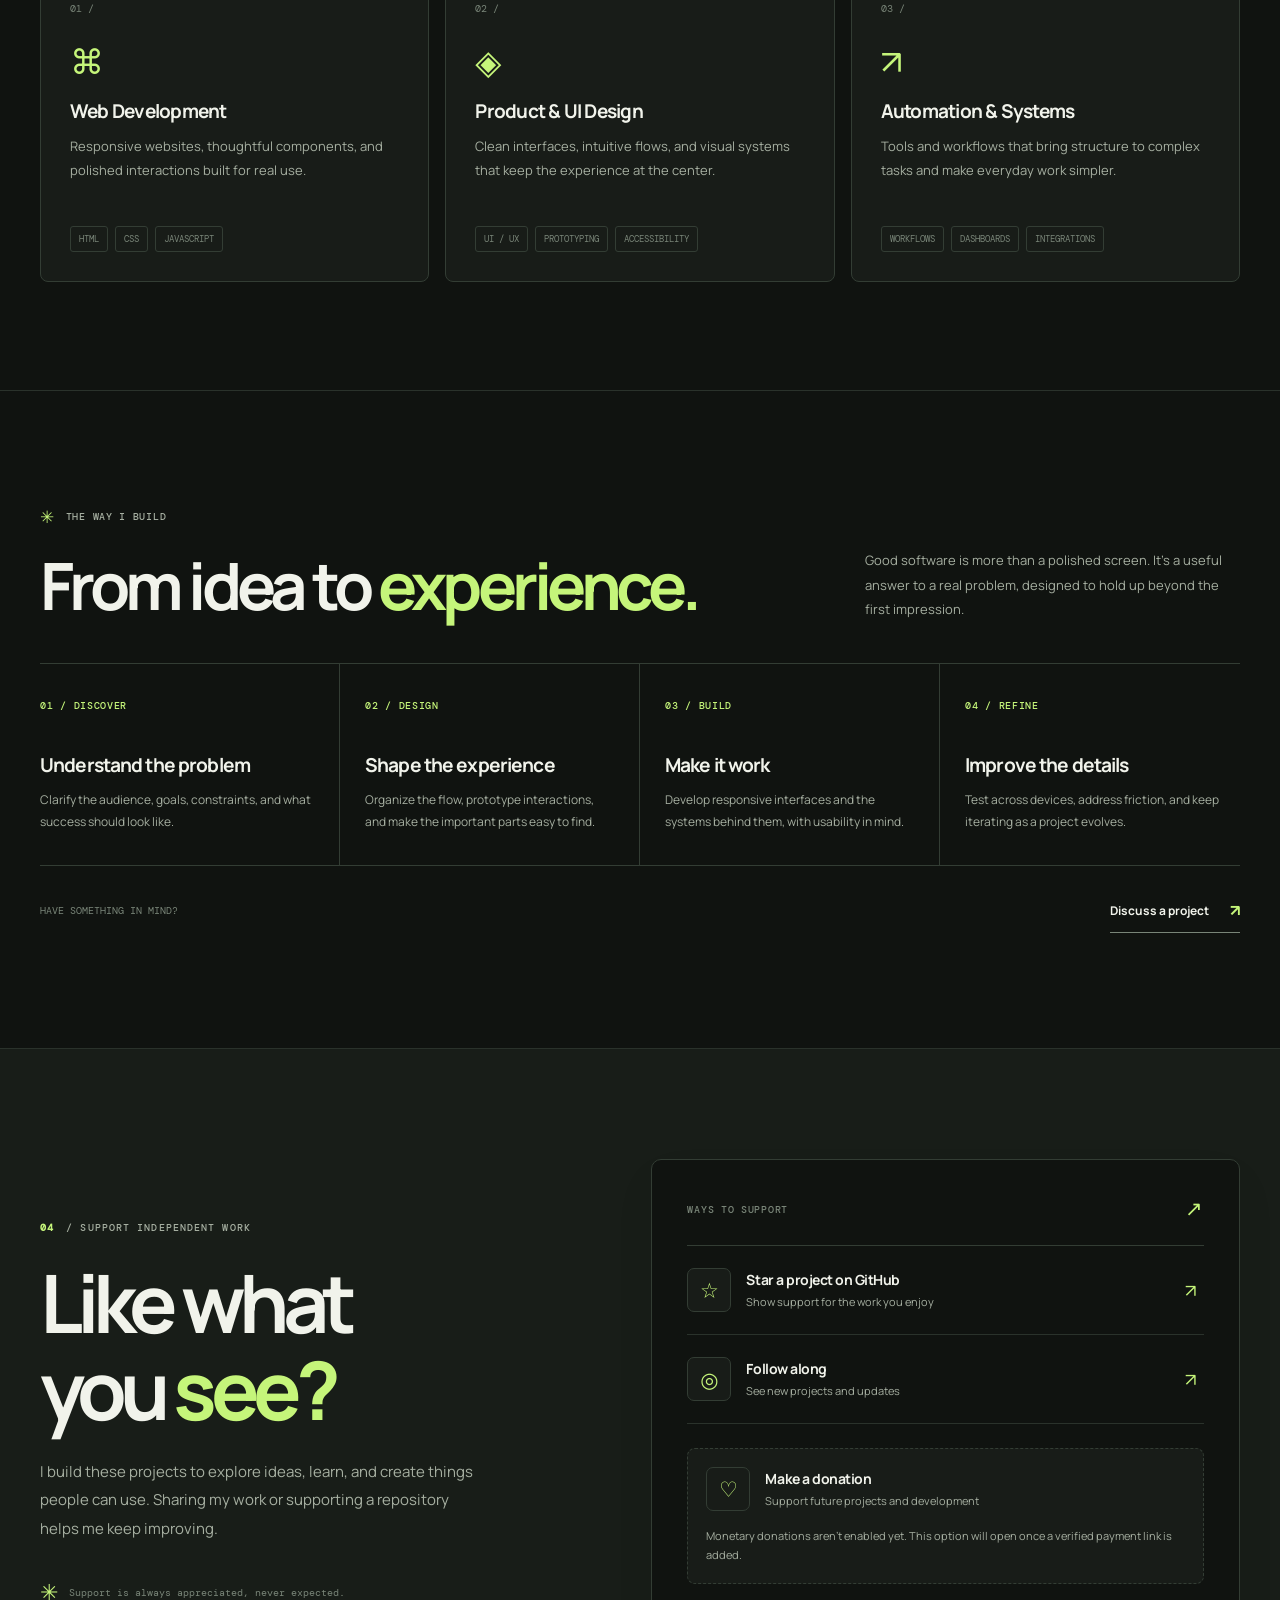
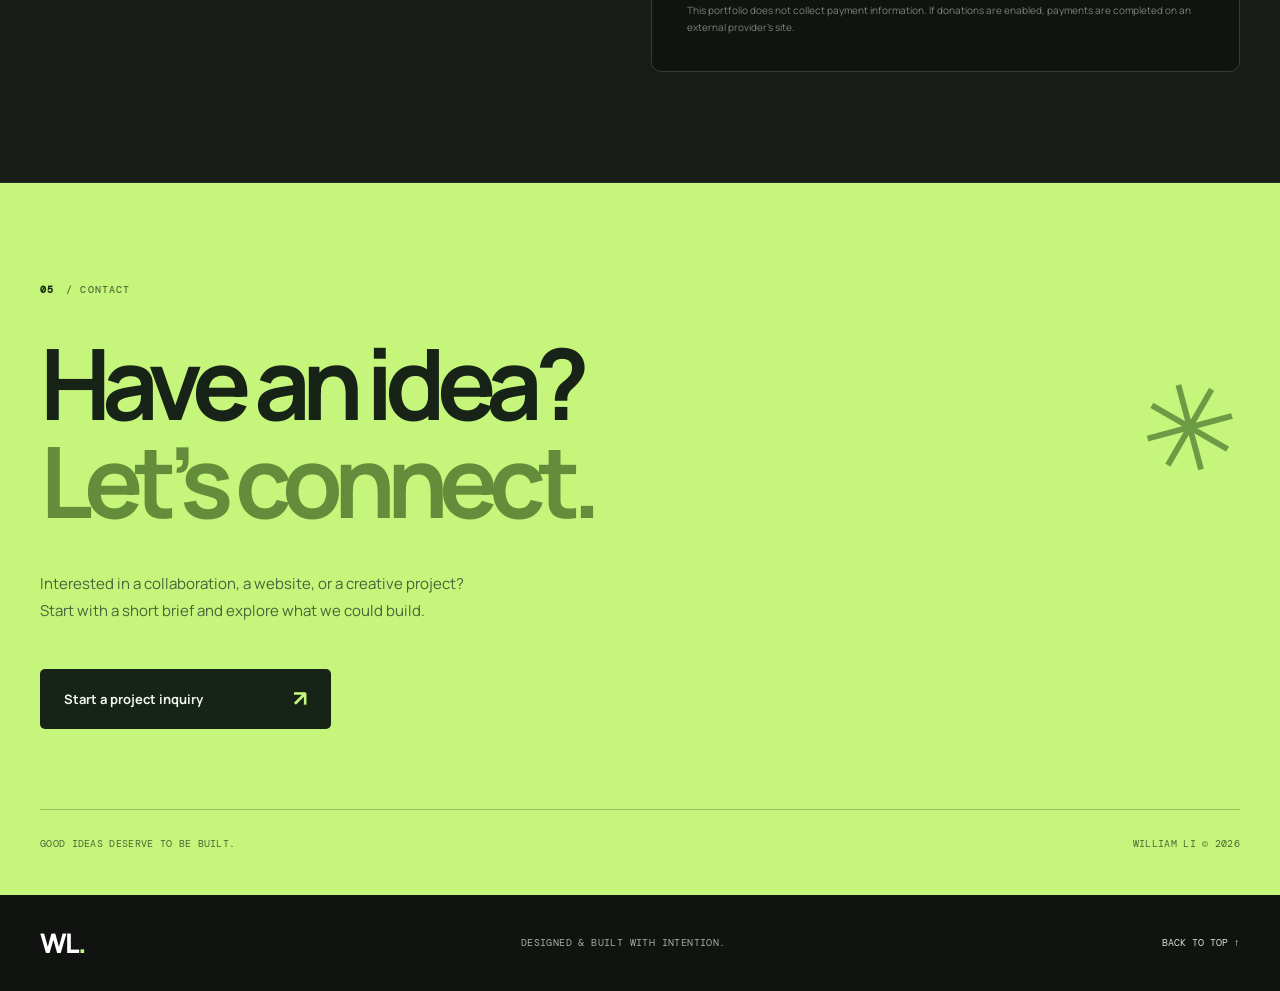
==== commit 05b6d775: "Refresh asset versions for new portfolio gallery and interaction improvements" ====
--- a/index.html
+++ b/index.html
@@ -14,10 +14,10 @@
   <link rel="icon" type="image/svg+xml" sizes="any" href="./brand-mark-v4.svg">
   <link rel="stylesheet" href="./styles.css">
   <link rel="stylesheet" href="./polish.css?v=1">
-  <link rel="stylesheet" href="./flip-cards.css?v=2">
-  <link rel="stylesheet" href="./enhancements.css?v=1">
-  <script src="./script.js?v=flip1" defer></script>
-  <script src="./enhancements.js?v=1" defer></script>
+  <link rel="stylesheet" href="./flip-cards.css?v=3">
+  <link rel="stylesheet" href="./enhancements.css?v=2">
+  <script src="./script.js?v=flip2" defer></script>
+  <script src="./enhancements.js?v=2" defer></script>
 </head>
 <body>
   <a class="skip-link" href="#main">Skip to content</a>
--- a/enhancements.css
+++ b/enhancements.css
@@ -274,3 +274,112 @@
   .preview-dialog-actions { width:100%; }
   .preview-dialog-actions a { flex: 1 1 auto; }
 }
+
+
+/* A practical description of the development approach — not artificial metrics. */
+.approach-section {
+  padding: clamp(76px,9vw,118px) 0;
+  background: var(--bg);
+  border-top: 1px solid var(--border-soft);
+}
+.approach-heading {
+  display: flex;
+  align-items: end;
+  justify-content: space-between;
+  gap: clamp(30px,6vw,90px);
+  margin-bottom: 41px;
+}
+.approach-kicker {
+  display: flex;
+  gap: 11px;
+  align-items: center;
+  color: var(--muted);
+  font: 500 10px var(--mono);
+  letter-spacing: .07em;
+}
+.approach-kicker span { color: var(--accent); font-size: 17px; }
+.approach-heading h2 {
+  font-size: clamp(42px,5.1vw,70px);
+  line-height: 1.12;
+  letter-spacing: -.07em;
+  margin: 21px 0 0;
+}
+.approach-heading h2 em { color: var(--accent); font-style: normal; }
+.approach-heading p {
+  max-width: 375px;
+  font-size: 13px;
+  line-height: 1.9;
+  color: var(--muted);
+  margin: 0;
+}
+.approach-steps {
+  display: grid;
+  grid-template-columns: repeat(4,minmax(0,1fr));
+  list-style: none;
+  margin: 0;
+  padding: 0;
+  gap: 0;
+  border-block: 1px solid var(--border);
+}
+.approach-steps li {
+  min-width: 0;
+  padding: 28px 25px 32px;
+  border-right: 1px solid var(--border);
+}
+.approach-steps li:first-child { padding-left: 0; }
+.approach-steps li:last-child { padding-right: 0; border-right: 0; }
+.approach-step-number {
+  color: var(--accent);
+  font: 500 10px var(--mono);
+  letter-spacing: .07em;
+}
+.approach-steps h3 {
+  margin: 39px 0 10px;
+  font-size: clamp(16px,1.5vw,21px);
+  letter-spacing: -.045em;
+  line-height: 1.35;
+}
+.approach-steps p {
+  margin: 0;
+  color: var(--muted);
+  font-size: 12px;
+  line-height: 1.85;
+}
+.approach-footer {
+  padding-top: 22px;
+  display: flex;
+  justify-content: space-between;
+  align-items: center;
+  gap: 15px;
+}
+.approach-footer > span { font: 10px var(--mono); color: var(--quiet); }
+.approach-footer a {
+  display: inline-flex;
+  align-items: center;
+  gap: 21px;
+  font-size: 12px;
+  font-weight: 700;
+  padding: 11px 0;
+  border-bottom: 1px solid var(--quiet);
+}
+.approach-footer a:hover { border-color: var(--accent); }
+.approach-footer a span { color: var(--accent); font-size: 16px; }
+@media (max-width:1000px) {
+  .approach-steps { grid-template-columns: repeat(2,minmax(0,1fr)); }
+  .approach-steps li:nth-child(2) { border-right: 0; padding-right: 0; }
+  .approach-steps li:nth-child(3) { border-top: 1px solid var(--border); padding-left: 0; }
+  .approach-steps li:nth-child(4) { border-top: 1px solid var(--border); }
+}
+@media (max-width:640px) {
+  .approach-heading { flex-direction: column; align-items: flex-start; gap: 19px; }
+  .approach-heading h2 { font-size: clamp(40px,10vw,59px); }
+  .approach-steps { grid-template-columns: 1fr; }
+  .approach-steps li,.approach-steps li:first-child,.approach-steps li:last-child {
+    border-right: 0;
+    border-top: 1px solid var(--border);
+    padding: 23px 0 27px;
+  }
+  .approach-steps li:first-child { border-top: 0; }
+  .approach-steps h3 { margin: 17px 0 7px; }
+  .approach-footer { align-items: flex-start; flex-direction: column; }
+}
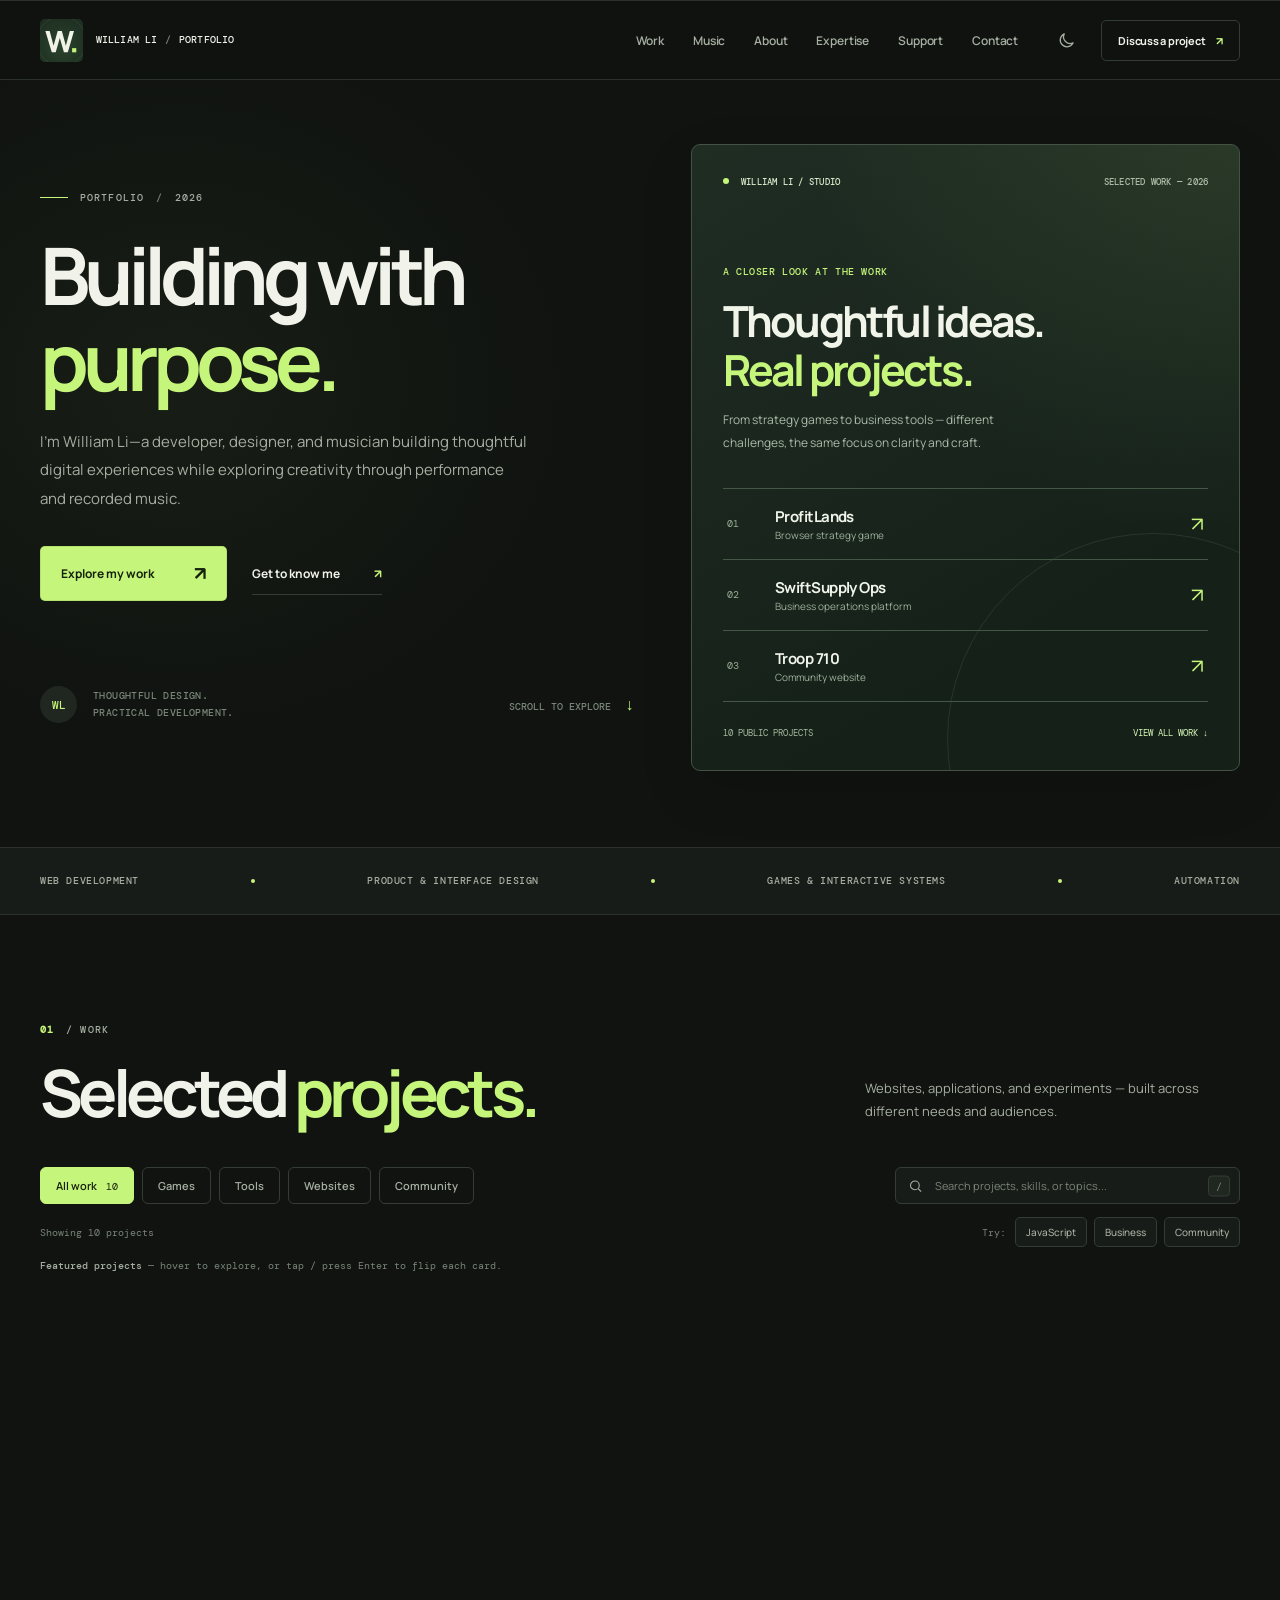
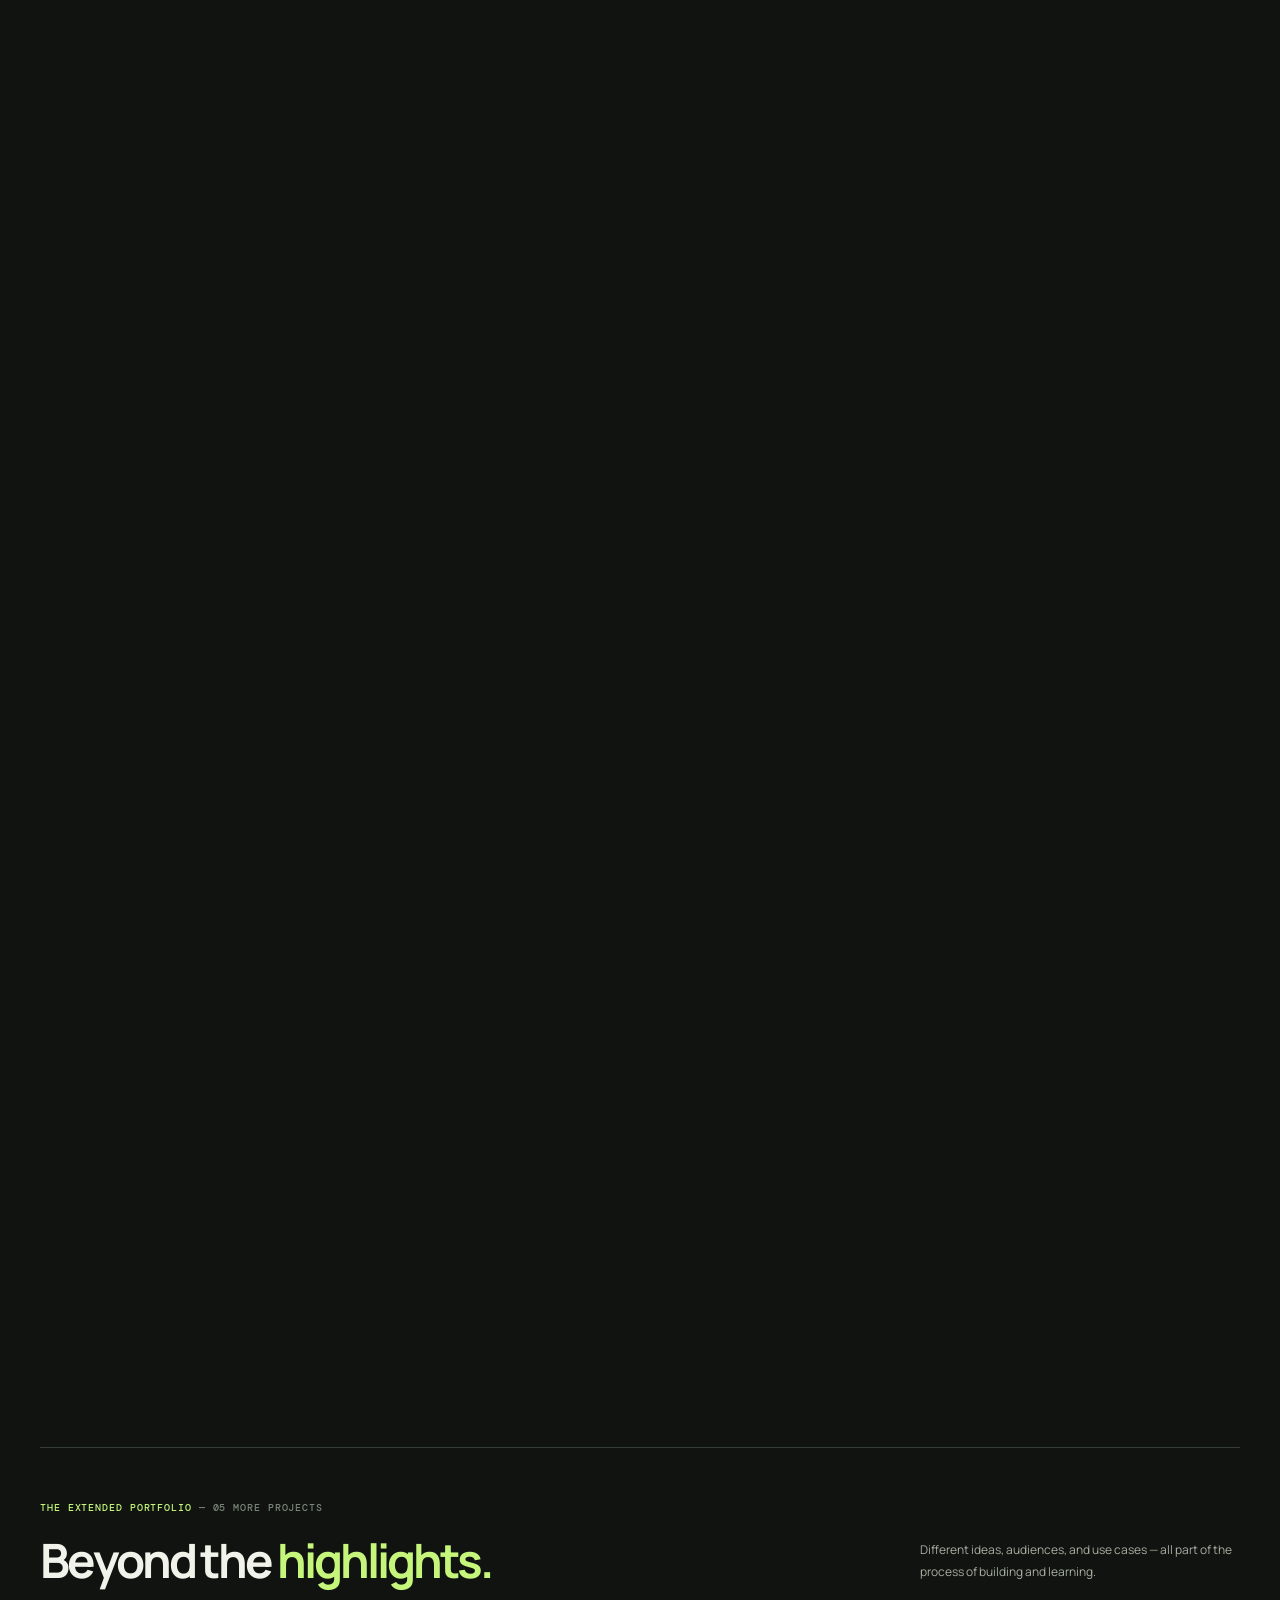
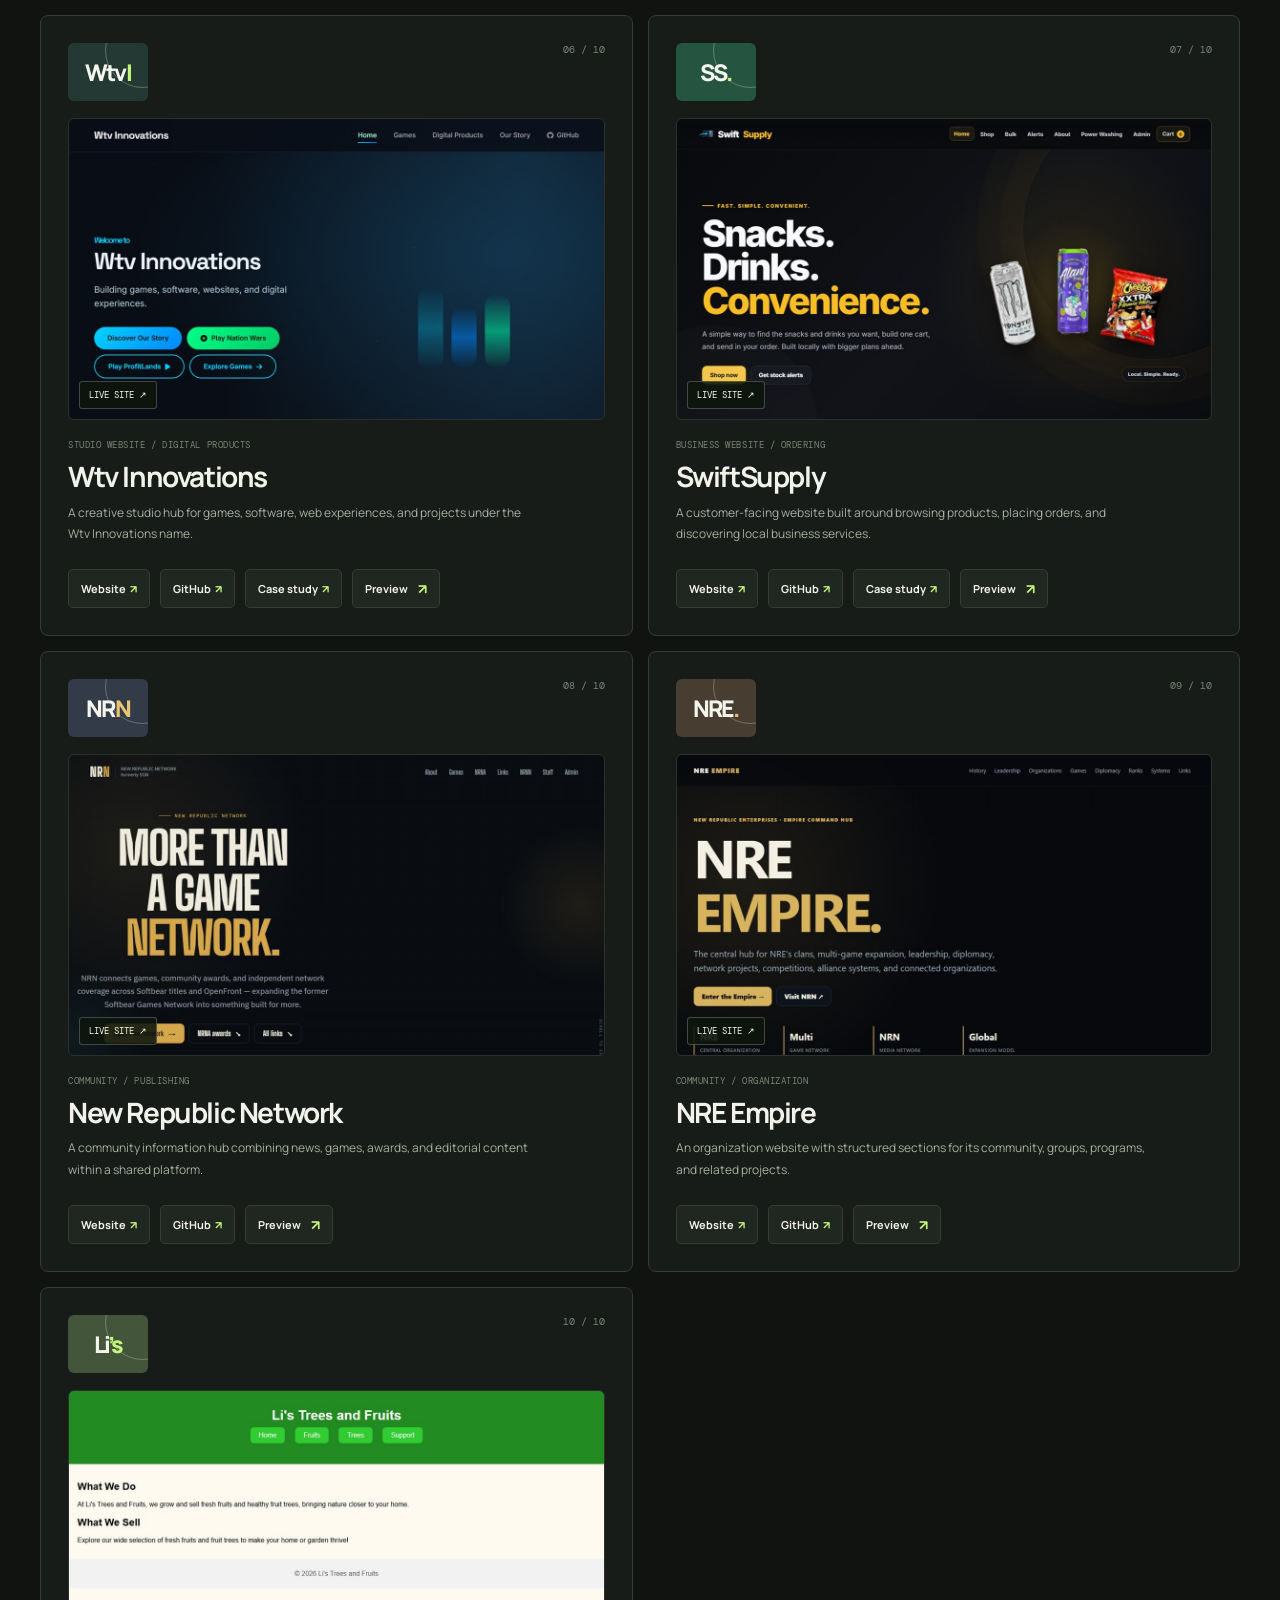
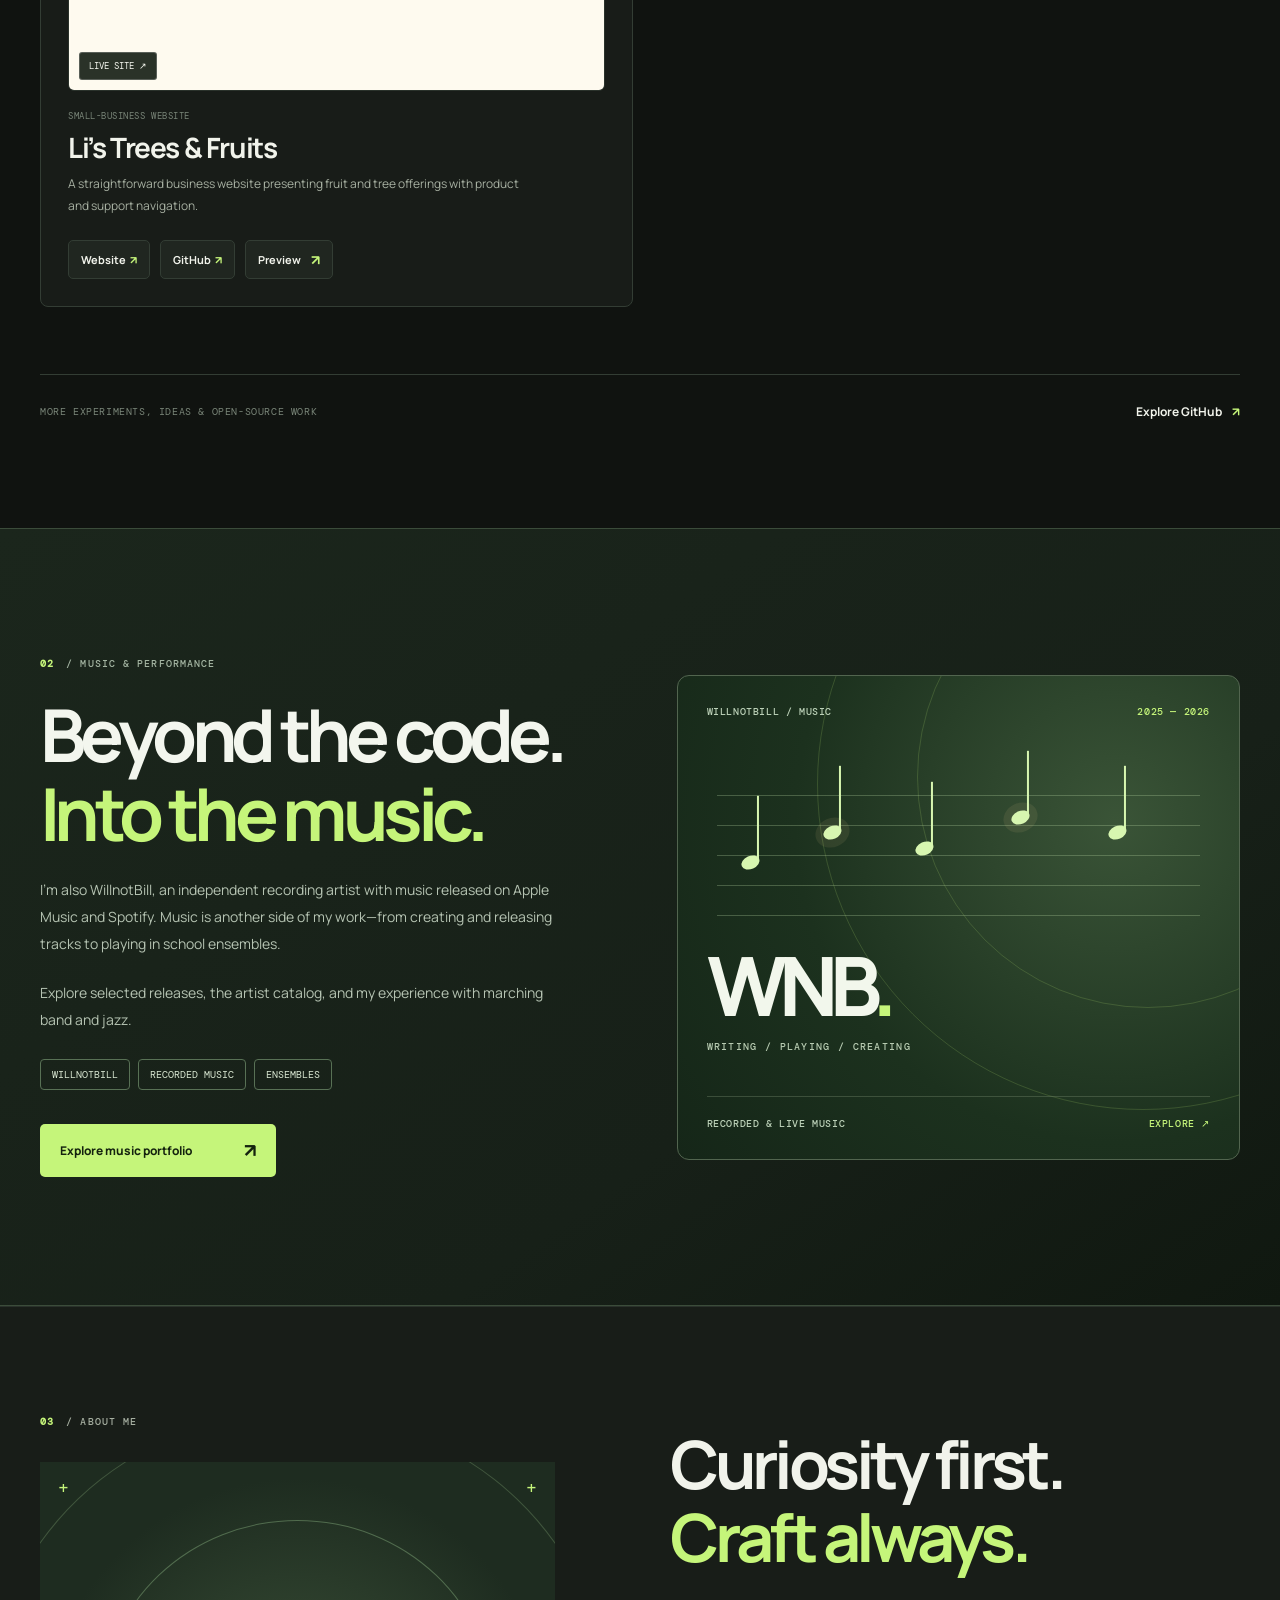
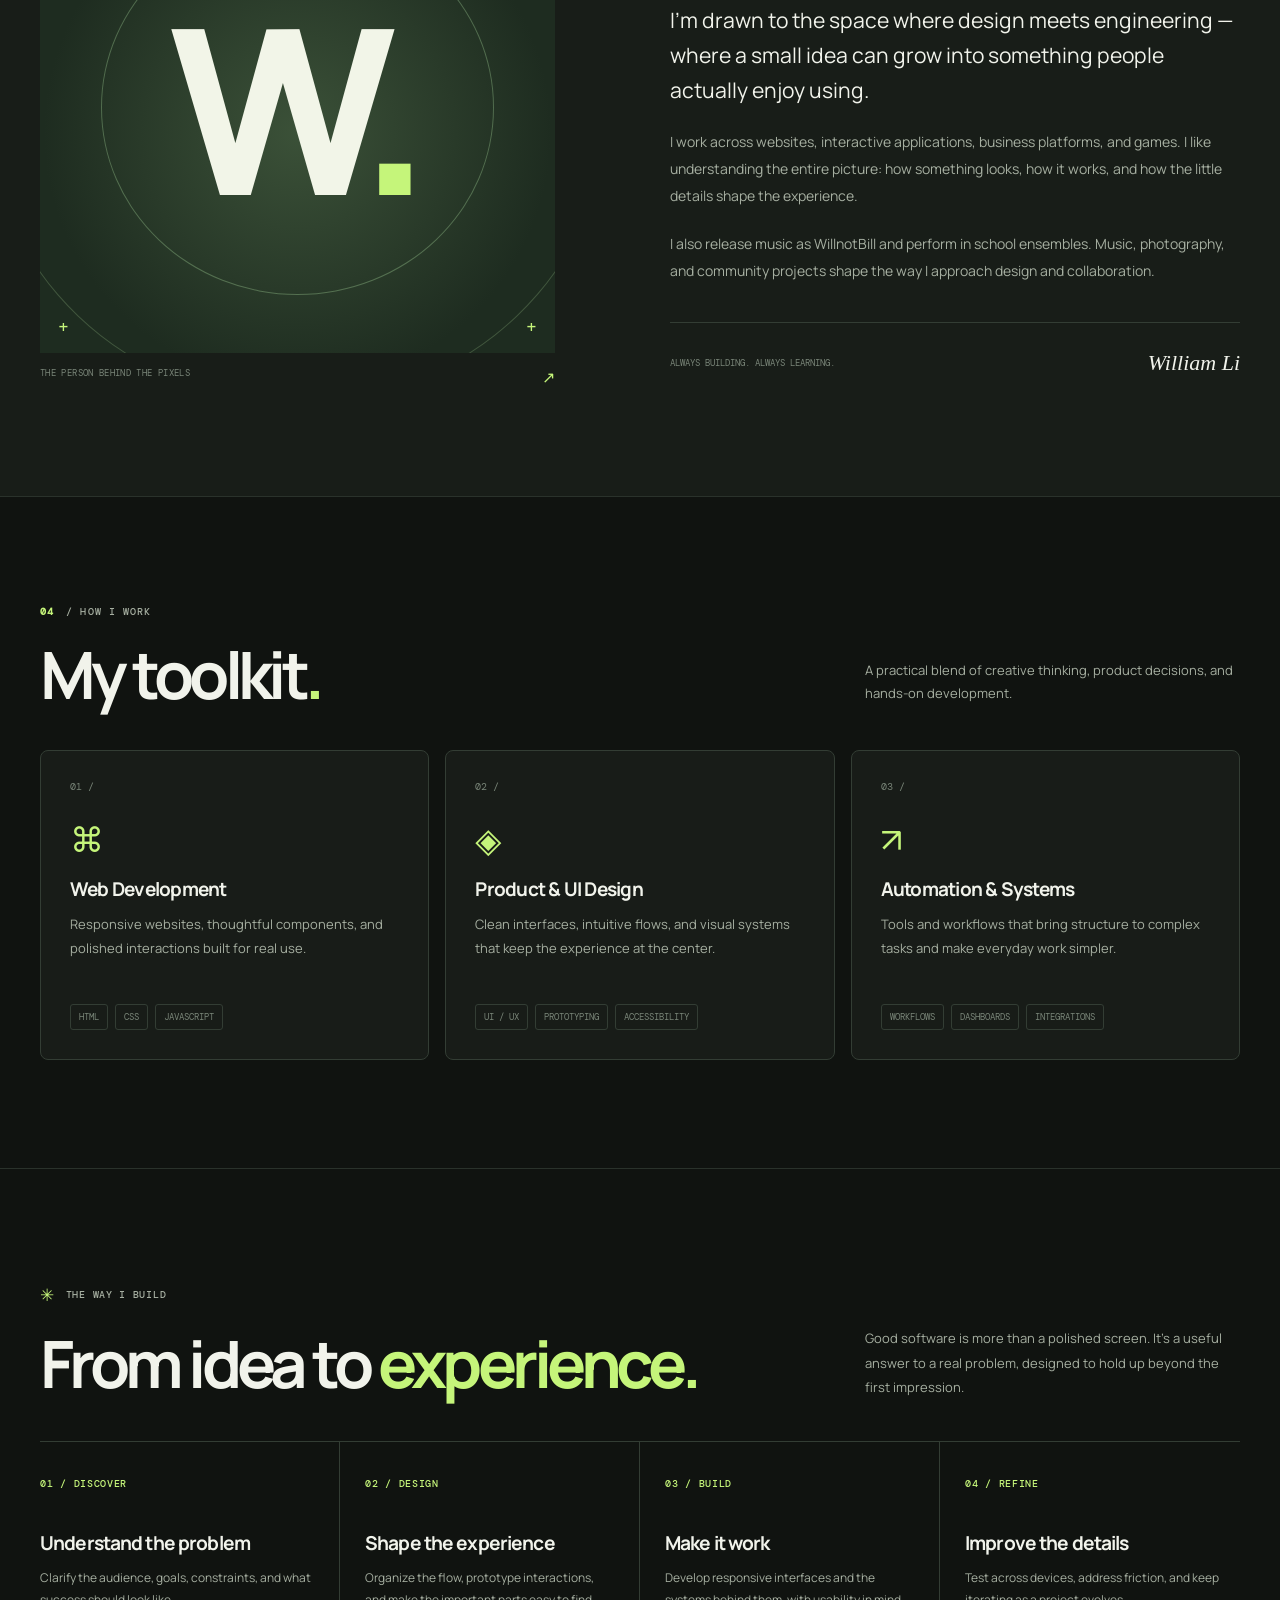
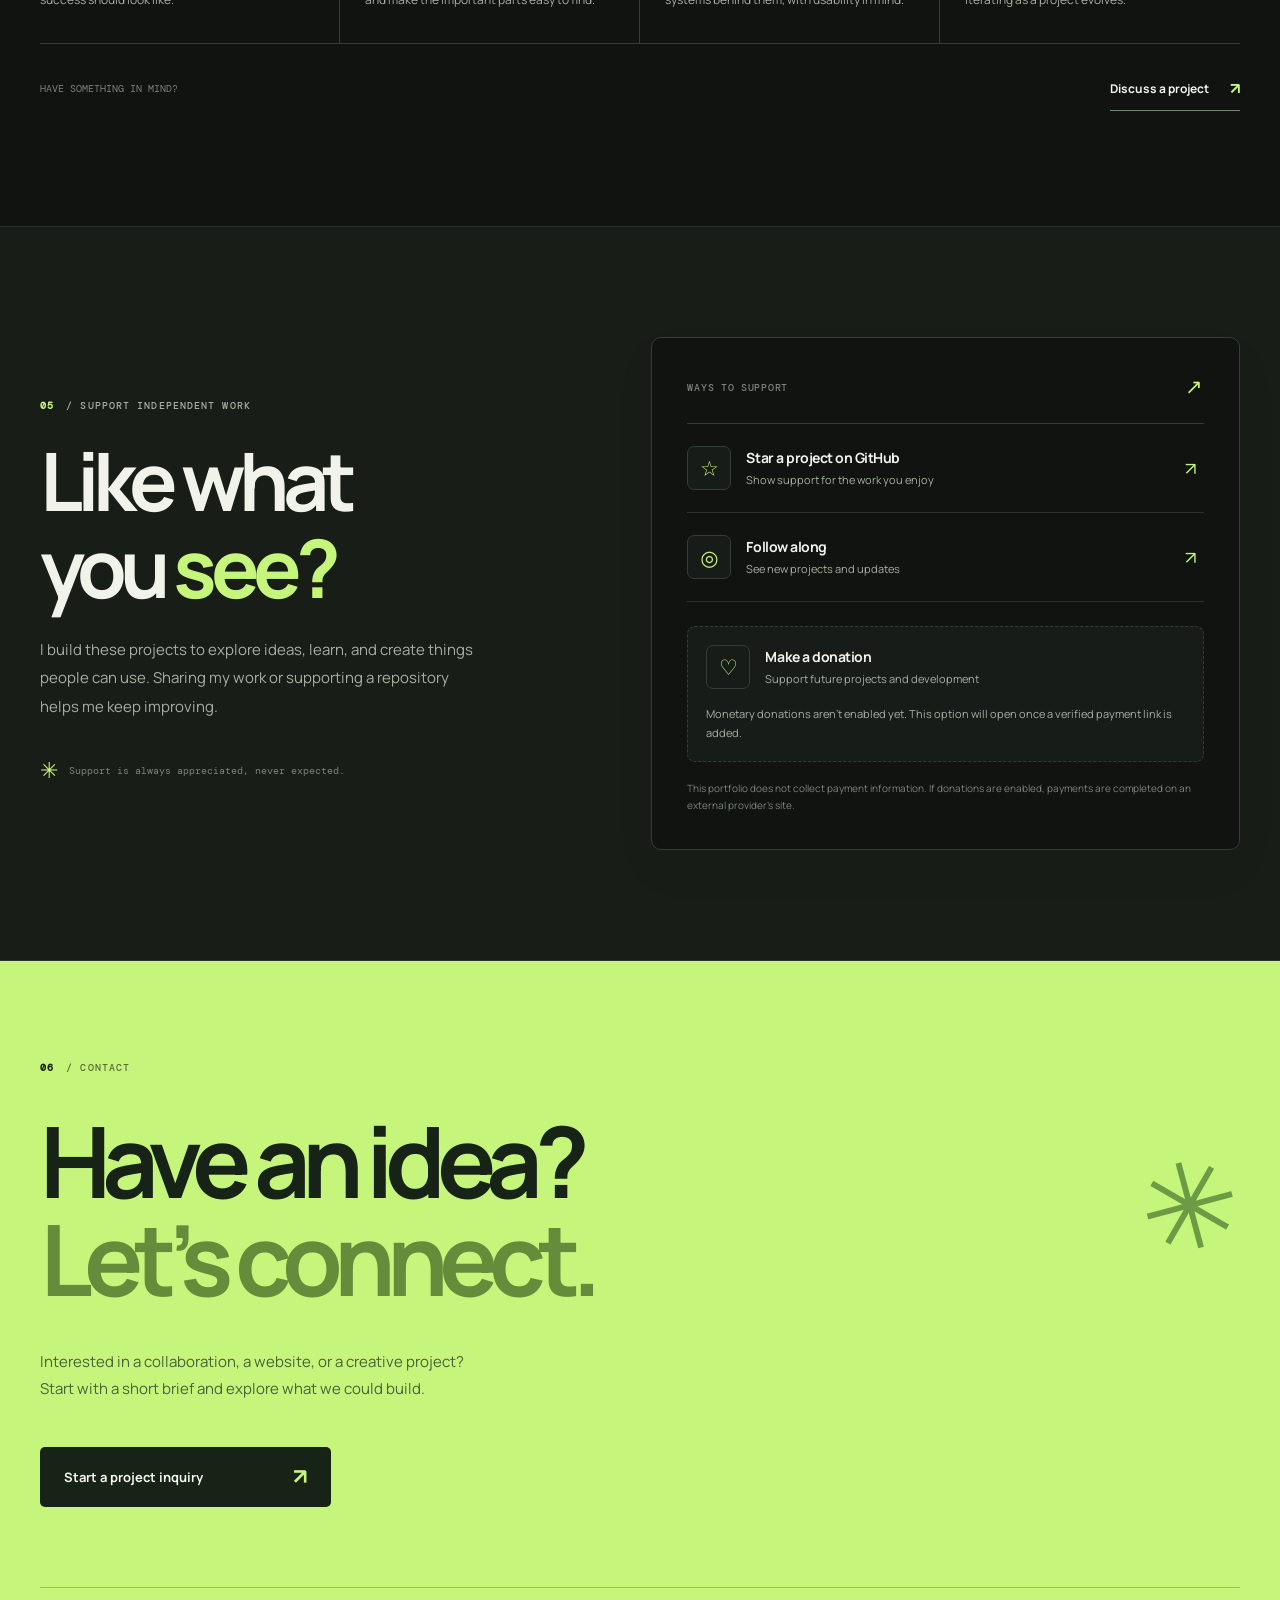
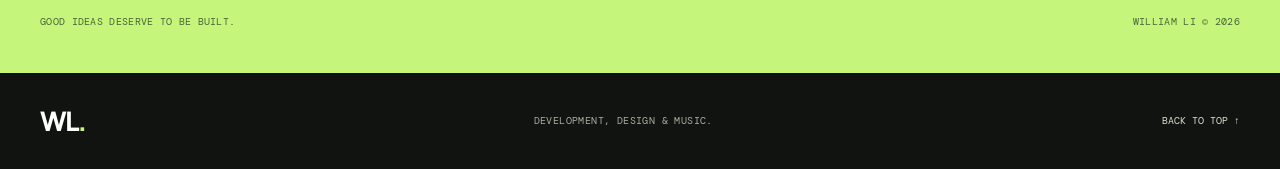
==== commit ca87db07: "Feature WillnotBill music career alongside software portfolio" ====
--- a/index.html
+++ b/index.html
@@ -16,6 +16,7 @@
   <link rel="stylesheet" href="./polish.css?v=1">
   <link rel="stylesheet" href="./flip-cards.css?v=3">
   <link rel="stylesheet" href="./enhancements.css?v=2">
+  <link rel="stylesheet" href="./music.css?v=1">
   <script src="./script.js?v=flip2" defer></script>
   <script src="./enhancements.js?v=2" defer></script>
 </head>
@@ -33,6 +34,7 @@
       </a>
       <div class="nav-links" id="nav-links">
         <a href="#work">Work</a>
+        <a href="./music.html">Music</a>
         <a href="#about">About</a>
         <a href="#expertise">Expertise</a>
         <a href="#support">Support</a>
@@ -56,7 +58,7 @@
       <div class="hero-copy">
         <div class="eyebrow"><span class="eyebrow-line"></span> PORTFOLIO <span class="eyebrow-separator">/</span> 2026</div>
         <h1 id="hero-heading">Building with <span class="text-outline">purpose</span><span class="hero-stop">.</span></h1>
-        <p class="hero-lede">I’m William Li, a developer and designer creating practical digital products, interactive experiences, and websites that make complex ideas feel simple.</p>
+        <p class="hero-lede">I'm William Li—a developer, designer, and musician building thoughtful digital experiences while exploring creativity through performance and recorded music.</p>
         <div class="hero-buttons">
           <a href="#work" class="button button-primary">Explore my work <span class="button-arrow" aria-hidden="true">↗</span></a>
           <a href="#about" class="button button-text">Get to know me <span aria-hidden="true">↗</span></a>
@@ -363,15 +365,39 @@
       <div class="work-footer reveal"><span>MORE EXPERIMENTS, IDEAS & OPEN-SOURCE WORK</span><a href="https://github.com/Willn0tBill?tab=repositories" target="_blank" rel="noopener noreferrer">Explore GitHub <span aria-hidden="true">↗</span></a></div>
     </section>
 
+    <section class="music-highlight" id="music" aria-labelledby="music-home-heading">
+      <div class="wrap music-highlight-grid">
+        <div class="music-highlight-copy reveal">
+          <div class="section-kicker"><span>02</span> / MUSIC & PERFORMANCE</div>
+          <h2 id="music-home-heading">Beyond the code.<br><em>Into the music.</em></h2>
+          <p>I'm also WillnotBill, an independent recording artist with music released on Apple Music and Spotify. Music is another side of my work—from creating and releasing tracks to playing in school ensembles.</p>
+          <p>Explore selected releases, the artist catalog, and my experience with marching band and jazz.</p>
+          <div class="music-highlight-meta"><span>WILLNOTBILL</span><span>RECORDED MUSIC</span><span>ENSEMBLES</span></div>
+          <a class="music-highlight-cta" href="./music.html">Explore music portfolio <span aria-hidden="true">↗</span></a>
+        </div>
+        <div class="music-stage reveal" role="img" aria-label="Abstract graphic representing musical notes and the WillnotBill artist project">
+          <div class="music-stage-head"><span>WILLNOTBILL / MUSIC</span><b>2025 — 2026</b></div>
+          <div class="music-stage-graphic">
+            <div class="music-notation-staff" aria-hidden="true">
+              <i class="note n1"></i><i class="note n2"></i><i class="note n3"></i><i class="note n4"></i><i class="note n5"></i>
+            </div>
+            <strong>WNB<span style="color:#c5f57a">.</span></strong>
+            <small>WRITING / PLAYING / CREATING</small>
+          </div>
+          <div class="music-stage-foot"><span>RECORDED & LIVE MUSIC</span><span>EXPLORE ↗</span></div>
+        </div>
+      </div>
+    </section>
+
     <section class="section about-section" id="about" aria-labelledby="about-heading">
       <div class="wrap about-layout">
-        <div class="about-left reveal"><div class="section-kicker"><span>02</span> / ABOUT ME</div><div class="about-graphic" aria-hidden="true"><span class="about-graphic-inner">W<span>.</span></span><span class="graphic-corner tl">+</span><span class="graphic-corner tr">+</span><span class="graphic-corner bl">+</span><span class="graphic-corner br">+</span></div><div class="about-caption">THE PERSON BEHIND THE PIXELS <span>↗</span></div></div>
-        <div class="about-right reveal"><h2 id="about-heading">Curiosity first.<br><em>Craft always.</em></h2><p class="about-intro">I’m drawn to the space where design meets engineering — where a small idea can grow into something people actually enjoy using.</p><p>I work across websites, interactive applications, business platforms, and games. I like understanding the entire picture: how something looks, how it works, and how the little details shape the experience.</p><p>Outside of development, music, photography, and community projects influence the way I approach creative work and collaboration.</p><div class="about-signoff"><span>ALWAYS BUILDING. ALWAYS LEARNING.</span><span class="signature">William Li</span></div></div>
+        <div class="about-left reveal"><div class="section-kicker"><span>03</span> / ABOUT ME</div><div class="about-graphic" aria-hidden="true"><span class="about-graphic-inner">W<span>.</span></span><span class="graphic-corner tl">+</span><span class="graphic-corner tr">+</span><span class="graphic-corner bl">+</span><span class="graphic-corner br">+</span></div><div class="about-caption">THE PERSON BEHIND THE PIXELS <span>↗</span></div></div>
+        <div class="about-right reveal"><h2 id="about-heading">Curiosity first.<br><em>Craft always.</em></h2><p class="about-intro">I’m drawn to the space where design meets engineering — where a small idea can grow into something people actually enjoy using.</p><p>I work across websites, interactive applications, business platforms, and games. I like understanding the entire picture: how something looks, how it works, and how the little details shape the experience.</p><p>I also release music as WillnotBill and perform in school ensembles. Music, photography, and community projects shape the way I approach design and collaboration.</p><div class="about-signoff"><span>ALWAYS BUILDING. ALWAYS LEARNING.</span><span class="signature">William Li</span></div></div>
       </div>
     </section>
 
     <section class="section expertise-section wrap" id="expertise" aria-labelledby="expertise-heading">
-      <div class="section-top reveal"><div><div class="section-kicker"><span>03</span> / HOW I WORK</div><h2 id="expertise-heading">My toolkit<span class="period">.</span></h2></div><p>A practical blend of creative thinking, product decisions, and hands-on development.</p></div>
+      <div class="section-top reveal"><div><div class="section-kicker"><span>04</span> / HOW I WORK</div><h2 id="expertise-heading">My toolkit<span class="period">.</span></h2></div><p>A practical blend of creative thinking, product decisions, and hands-on development.</p></div>
       <div class="expertise-grid">
         <div class="expertise-item reveal"><span class="expertise-no">01 /</span><div class="expertise-symbol">⌘</div><h3>Web Development</h3><p>Responsive websites, thoughtful components, and polished interactions built for real use.</p><div class="expertise-tags"><span>HTML</span><span>CSS</span><span>JAVASCRIPT</span></div></div>
         <div class="expertise-item reveal"><span class="expertise-no">02 /</span><div class="expertise-symbol">◈</div><h3>Product & UI Design</h3><p>Clean interfaces, intuitive flows, and visual systems that keep the experience at the center.</p><div class="expertise-tags"><span>UI / UX</span><span>PROTOTYPING</span><span>ACCESSIBILITY</span></div></div>
@@ -401,7 +427,7 @@
     <section class="support-section" id="support" aria-labelledby="support-heading">
       <div class="wrap support-layout">
         <div class="support-copy reveal">
-          <div class="section-kicker"><span>04</span> / SUPPORT INDEPENDENT WORK</div>
+          <div class="section-kicker"><span>05</span> / SUPPORT INDEPENDENT WORK</div>
           <h2 id="support-heading">Like what<br>you <em>see?</em></h2>
           <p>I build these projects to explore ideas, learn, and create things people can use. Sharing my work or supporting a repository helps me keep improving.</p>
           <div class="support-explainer"><span aria-hidden="true">✳</span><span>Support is always appreciated, never expected.</span></div>
@@ -430,7 +456,7 @@
 
     <section class="contact-section" id="contact" aria-labelledby="contact-heading">
       <div class="wrap contact-inner reveal">
-        <div class="section-kicker"><span>05</span> / CONTACT</div>
+        <div class="section-kicker"><span>06</span> / CONTACT</div>
         <div class="contact-heading-row"><h2 id="contact-heading">Have an idea?<br><em>Let’s connect.</em></h2><div class="contact-star" aria-hidden="true">✳</div></div>
         <p>Interested in a collaboration, a website, or a creative project? Start with a short brief and explore what we could build.</p>
         <a class="contact-button" href="./contact.html"><span>Start a project inquiry</span><span aria-hidden="true">↗</span></a>
@@ -459,6 +485,6 @@
     </div>
   </dialog>
   <a href="#top" id="back-to-top" class="back-to-top" aria-label="Back to top">↑ <span>Back to top</span></a>
-  <footer class="site-footer"><div class="wrap footer-inner"><a href="#top" class="footer-brand">WL<span>.</span></a><span>DESIGNED & BUILT WITH INTENTION.</span><a href="#top">BACK TO TOP ↑</a></div></footer>
+  <footer class="site-footer"><div class="wrap footer-inner"><a href="#top" class="footer-brand">WL<span>.</span></a><span>DEVELOPMENT, DESIGN & MUSIC.</span><a href="#top">BACK TO TOP ↑</a></div></footer>
 </body>
 </html>
--- a/music.css
+++ b/music.css
@@ -0,0 +1,159 @@
+/* Music portfolio: shared homepage feature and dedicated music page. */
+.music-highlight {
+  position: relative;
+  padding: clamp(92px,10vw,144px) 0;
+  overflow: hidden;
+  background: linear-gradient(145deg,#1b261c 0%,#172018 65%,#101810 100%);
+  color: #f3f6ee;
+  border-block: 1px solid #3b4c3a;
+}
+.music-highlight-grid { display:grid; grid-template-columns:1fr 1.03fr; align-items:center; gap:clamp(38px,7vw,100px); }
+.music-highlight .section-kicker { color: #a4b5a2; }
+.music-highlight .section-kicker span { color:#c5f57a; }
+.music-highlight h2 { font-size:clamp(48px,5.7vw,79px); letter-spacing:-.077em; line-height:1.08; margin:25px 0 23px; }
+.music-highlight h2 em,.music-page em { font-style:normal; color:#c5f57a; }
+.music-highlight-copy > p { color:#b5c3b2; font-size:14px; line-height:1.95; max-width:530px; margin:0 0 21px; }
+.music-highlight-meta { display:flex; flex-wrap:wrap; gap:8px; margin:26px 0 34px; }
+.music-highlight-meta span { padding:8px 11px; border:1px solid #587155; border-radius:4px; color:#d9e7d2; font:10px var(--mono); }
+.music-highlight-cta,.music-page-cta { display:inline-flex; align-items:center; justify-content:space-between; gap:52px; background:#c5f57a; color:#14220e; font-size:12px; font-weight:750; padding:17px 20px; border-radius:5px; transition:transform .2s,filter .2s; }
+.music-highlight-cta:hover,.music-page-cta:hover { transform:translateY(-2px); filter:brightness(.94); }
+.music-highlight-cta span,.music-page-cta span { font-size:19px; line-height:1; }
+.music-stage {
+  position:relative; min-height:485px;
+  background: radial-gradient(circle at 78% 30%,#3a5437,#1c311e 58%,#152618 100%);
+  border:1px solid #52654f; border-radius:12px;
+  overflow:hidden; padding:29px; display:flex; flex-direction:column; isolation:isolate;
+}
+.music-stage:before,.music-stage:after { content:""; position:absolute; pointer-events:none; border:1px solid #c5f57a2a; border-radius:50%; width:460px; height:460px; top:-130px; right:-140px; }
+.music-stage:after { width:650px; height:650px; top:-218px; right:-230px; }
+.music-stage-head,.music-stage-foot { display:flex; justify-content:space-between; gap:16px; align-items:center; position:relative; z-index:2; color:#bbd0b7; font:500 10px var(--mono); letter-spacing:.06em; }
+.music-stage-head b { color:#c5f57a; font-weight:500; }
+.music-stage-graphic { position:relative; display:flex; flex-direction:column; justify-content:center; flex:1; z-index:2; }
+.music-notation-staff {
+  position:relative; height:155px; margin:35px 10px 22px;
+  background:repeating-linear-gradient(to bottom,transparent 0px,transparent 27px,#b4d29e4d 27px,#b4d29e4d 28px,transparent 28px,transparent 30px);
+  background-size:100% 150px;
+}
+.music-notation-staff .note { position:absolute; width:19px; height:13px; border-radius:50%; background:#d7f6b0; transform:rotate(-24deg); }
+.music-notation-staff .note:after { content:""; position:absolute; bottom:5px; left:16px; height:65px; width:2px; background:#d7f6b0; transform:rotate(24deg); transform-origin:bottom; }
+.music-notation-staff .n1 { left:5%; top:88px; } .music-notation-staff .n2 { left:22%; top:58px; }.music-notation-staff .n3 { left:41%; top:74px; }.music-notation-staff .n4 { left:61%; top:43px; }.music-notation-staff .n5 { left:81%; top:58px; }
+.music-stage-graphic > strong { color:#f2f7ec; font-size:clamp(48px,6.4vw,93px); line-height:1; font-weight:750; letter-spacing:-.095em; }
+.music-stage-graphic > small { display:block; margin-top:13px; font:500 10px var(--mono); color:#b7cbb1; letter-spacing:.13em; }
+.music-stage-foot { border-top:1px solid #70846a66; padding-top:20px; margin-top:27px; }
+.music-stage-foot span:last-child { color:#c5f57a; }
+.music-page { overflow:hidden; }
+.music-page-hero { padding:100px 0 80px; position:relative; background:var(--bg); }
+.music-page-hero .music-page-kicker { font:500 10px var(--mono); color:var(--accent); letter-spacing:.1em; }
+.music-page-hero h1 { margin:28px 0 23px; max-width:1040px; font-size:clamp(58px,8.3vw,117px); line-height:1.03; letter-spacing:-.087em; }
+.music-page-hero h1 em { color:var(--accent); }
+.music-page-hero p { font-size:clamp(15px,1.7vw,20px); line-height:1.75; max-width:730px; color:var(--muted); margin:0; }
+.music-page-hero-actions { margin-top:30px; display:flex; flex-wrap:wrap; gap:13px; align-items:center; }
+.music-page-hero-actions .music-page-cta { background:var(--accent); color:var(--accent-ink); }
+.music-page-secondary { display:inline-flex; align-items:center; gap:20px; font-size:12px; font-weight:700; padding:15px 6px; border-bottom:1px solid var(--border); }
+.music-page-secondary:hover { border-bottom-color:var(--accent); }
+.music-page-secondary span { color:var(--accent); }
+.music-page-marquee { display:flex; flex-wrap:wrap; gap:8px; margin:62px 0 0; }
+.music-page-marquee span { font:10px var(--mono); letter-spacing:.05em; color:var(--muted); border:1px solid var(--border); border-radius:4px; padding:9px 12px; }
+.music-page-section { padding:90px 0; border-top:1px solid var(--border-soft); }
+.music-section-heading { display:flex; justify-content:space-between; align-items:end; gap:38px; margin-bottom:35px; }
+.music-section-heading h2 { margin:15px 0 0; font-size:clamp(43px,5.2vw,73px); letter-spacing:-.07em; line-height:1.12; }
+.music-section-heading p { margin:0; max-width:360px; color:var(--muted); font-size:13px; line-height:1.85; }
+.music-subtitle { font:500 10px var(--mono); color:var(--accent); letter-spacing:.07em; }
+.music-ensemble-grid { display:grid; grid-template-columns:repeat(3,minmax(0,1fr)); gap:14px; }
+.music-ensemble-card { min-height:285px; background:var(--surface); border:1px solid var(--border); border-radius:9px; display:flex; flex-direction:column; padding:26px; }
+.music-ensemble-card > span { color:var(--quiet); font:10px var(--mono); }
+.music-ensemble-card .music-card-mark { color:var(--accent); font-size:40px; line-height:1; margin:24px 0 19px; }
+.music-ensemble-card h3 { font-size:23px; letter-spacing:-.05em; line-height:1.23; margin:0 0 10px; }
+.music-ensemble-card p { color:var(--muted); font-size:13px; line-height:1.85; margin:0; }
+.music-ensemble-card small { margin-top:auto; padding-top:24px; font:10px var(--mono); color:var(--quiet); }
+.music-creative-section { background:var(--section-alt); }
+.music-creative-layout { display:grid; grid-template-columns:minmax(0,.8fr) minmax(0,1.2fr); gap:clamp(35px,8vw,105px); align-items:start; }
+.music-creative-title h2 { font-size:clamp(51px,6vw,86px); line-height:1.02; letter-spacing:-.08em; margin:19px 0 24px; }
+.music-creative-title > p { color:var(--muted); line-height:1.95; font-size:14px; max-width:420px; margin:0; }
+.music-project-meta { display:flex; align-items:center; flex-wrap:wrap; gap:9px; margin-top:25px; }
+.music-project-meta span { padding:8px 10px; border-radius:3px; border:1px solid var(--border); font:10px var(--mono); color:var(--muted); }
+.music-work-list { list-style:none; padding:0; margin:0; border-top:1px solid var(--border); }
+.music-work-list li { padding:20px 0; border-bottom:1px solid var(--border); display:grid; grid-template-columns:48px 1fr; column-gap:19px; }
+.music-work-list .movement-n { color:var(--accent); font:11px var(--mono); padding-top:7px; }
+.music-work-list h3 { font-size:17px; letter-spacing:-.03em; margin:0 0 7px; }
+.music-work-list p { color:var(--muted); font-size:12px; line-height:1.85; margin:0; }
+.music-disclaimer { margin-top:22px; padding:16px 19px; border-left:2px solid var(--accent); background:var(--bg); color:var(--muted); font:11px/1.8 var(--mono); }
+.music-process-grid { display:grid; grid-template-columns:repeat(2,minmax(0,1fr)); gap:14px; }
+.music-process-card { padding:30px; border:1px solid var(--border); border-radius:8px; background:var(--surface); min-height:220px; }
+.music-process-card .music-process-number { color:var(--accent); font:10px var(--mono); }
+.music-process-card h3 { font-size:20px; margin:36px 0 9px; letter-spacing:-.045em; }
+.music-process-card p { color:var(--muted); font-size:13px; line-height:1.85; margin:0; }
+.music-page-end { background:#c5f57a; color:#152413; padding:80px 0; }
+.music-page-end h2 { margin:0 0 17px; font-size:clamp(44px,6.4vw,83px); letter-spacing:-.075em; line-height:1.1; }
+.music-page-end p { max-width:590px; font-size:14px; line-height:1.85; color:#425e35; margin:0 0 27px; }
+.music-page-end a { display:inline-flex; align-items:center; gap:45px; background:#172717; color:#f6f8f0; padding:17px 20px; border-radius:5px; font-size:12px; font-weight:700; }
+.music-page-end a span { color:#c5f57a; font-size:18px; }
+@media(max-width:900px) {
+  .music-highlight-grid,.music-creative-layout { grid-template-columns:1fr; }
+  .music-stage { min-height:435px; }
+  .music-ensemble-grid { grid-template-columns:1fr 1fr; }
+  .music-section-heading { flex-direction:column; align-items:start; gap:15px; }
+  .music-page-hero { padding:78px 0 63px; }
+}
+@media(max-width:560px) {
+  .music-highlight { padding:70px 0; }
+  .music-highlight h2 { font-size:clamp(46px,11vw,60px); }
+  .music-stage { min-height:380px; padding:20px; }
+  .music-stage-graphic > strong { font-size:65px; }
+  .music-notation-staff { height:115px; margin:16px 3px; background-size:100% 120px; }
+  .music-notation-staff .n1 { top:67px; }.music-notation-staff .n2 { top:40px; }.music-notation-staff .n3 { top:55px; }.music-notation-staff .n4 { top:27px; }.music-notation-staff .n5 { top:39px; }
+  .music-stage-head,.music-stage-foot { font-size:8px; }
+  .music-page-hero h1 { font-size:clamp(52px,12.5vw,72px); }
+  .music-page-marquee { margin-top:40px; }
+  .music-page-section { padding:65px 0; }
+  .music-section-heading h2 { font-size:47px; }
+  .music-ensemble-grid,.music-process-grid { grid-template-columns:1fr; }
+  .music-ensemble-card { min-height:245px; }
+  .music-creative-title h2 { font-size:64px; }
+  .music-page-end { padding:65px 0; }
+}
+@media(prefers-reduced-motion:reduce) { .music-highlight-cta,.music-page-cta { transition:none!important; } }
+
+
+/* Released music: streaming destinations and original abstract artwork. */
+.music-release-section { background:var(--section-alt); }
+.music-stream-platforms { display:grid; grid-template-columns:repeat(2,minmax(0,1fr)); gap:14px; margin-bottom:26px; }
+.music-stream-platforms a {
+  display:grid; grid-template-columns:46px minmax(0,1fr) 18px; align-items:center; gap:16px;
+  background:var(--bg); border:1px solid var(--border); border-radius:9px;
+  padding:22px; min-width:0; transition:border-color .2s,transform .2s;
+}
+.music-stream-platforms a:hover,.music-stream-platforms a:focus-visible { border-color:var(--accent); transform:translateY(-2px); }
+.music-stream-platforms .music-stream-symbol { display:grid; place-items:center; width:46px; height:46px; color:var(--accent); background:var(--surface-2); border-radius:50%; font-size:27px; line-height:1; }
+.music-stream-platforms strong { display:block; font-size:15px; font-weight:700; letter-spacing:-.035em; }
+.music-stream-platforms small { display:block; color:var(--muted); font-size:11px; line-height:1.6; margin-top:5px; }
+.music-stream-platforms .music-stream-arrow { font-size:18px; color:var(--accent); justify-self:end; }
+.music-release-grid { display:grid; grid-template-columns:repeat(4,minmax(0,1fr)); gap:13px; }
+.music-release-card { min-width:0; display:flex; flex-direction:column; background:var(--bg); border:1px solid var(--border); border-radius:9px; padding:16px; transition:transform .24s,border-color .24s; }
+.music-release-card:hover,.music-release-card:focus-visible { transform:translateY(-4px); border-color:var(--accent); }
+.music-release-number { color:var(--quiet); font:10px var(--mono); letter-spacing:.06em; margin-bottom:12px; }
+.music-release-visual { position:relative; display:grid; place-items:center; isolation:isolate; width:100%; aspect-ratio:1; border-radius:6px; overflow:hidden; }
+.music-release-visual:before,.music-release-visual:after { content:""; display:block; position:absolute; border-radius:50%; border:1px solid #ffffff4e; width:75%; height:75%; left:12%; top:11%; }
+.music-release-visual:after { width:108%; height:108%; left:-4%; top:-4%; opacity:.55; }
+.music-release-visual i { position:absolute; inset:12%; border:1px dashed #ffffff29; transform:rotate(15deg); }
+.music-release-visual b { z-index:1; color:#fbf9f0; font-size:clamp(37px,5vw,70px); line-height:1; letter-spacing:-.09em; }
+.visual-rain { background:radial-gradient(circle at 68% 32%,#779f82,#284859 64%,#182c3c); }
+.visual-detroit { background:radial-gradient(circle at 32% 76%,#d0a078,#6c4a46 65%,#322a31); }
+.visual-elegance { background:radial-gradient(circle at 78% 16%,#b0a59a,#595d67 65%,#2d3342); }
+.visual-murmurs { background:radial-gradient(circle at 26% 35%,#86858f,#403d50 68%,#28273c); }
+.music-release-card h3 { margin:15px 0 14px; font-size:clamp(17px,1.7vw,23px); letter-spacing:-.04em; line-height:1.3; }
+.music-release-footer { color:var(--muted); display:flex; justify-content:space-between; margin-top:auto; padding-top:13px; border-top:1px solid var(--border-soft); font:10px var(--mono); }
+.music-release-footer span { color:var(--accent); font-size:15px; }
+.music-release-note { font:10px/1.75 var(--mono); color:var(--quiet); margin:23px 0 0; }
+@media(max-width:920px) { .music-release-grid { grid-template-columns:repeat(2,minmax(0,1fr)); } }
+@media(max-width:600px) {
+ .music-stream-platforms { grid-template-columns:1fr; }
+ .music-stream-platforms a { padding:16px; gap:12px; }
+ .music-release-grid { gap:10px; }
+ .music-release-card { padding:12px; }
+ .music-release-card h3 { font-size:17px; }
+ .music-release-visual b { font-size:45px; }
+ .music-release-number,.music-release-footer { font-size:9px; }
+}
+@media(max-width:370px) { .music-release-grid { grid-template-columns:1fr; } }
+@media(prefers-reduced-motion:reduce) { .music-stream-platforms a,.music-release-card { transition:none!important; } }
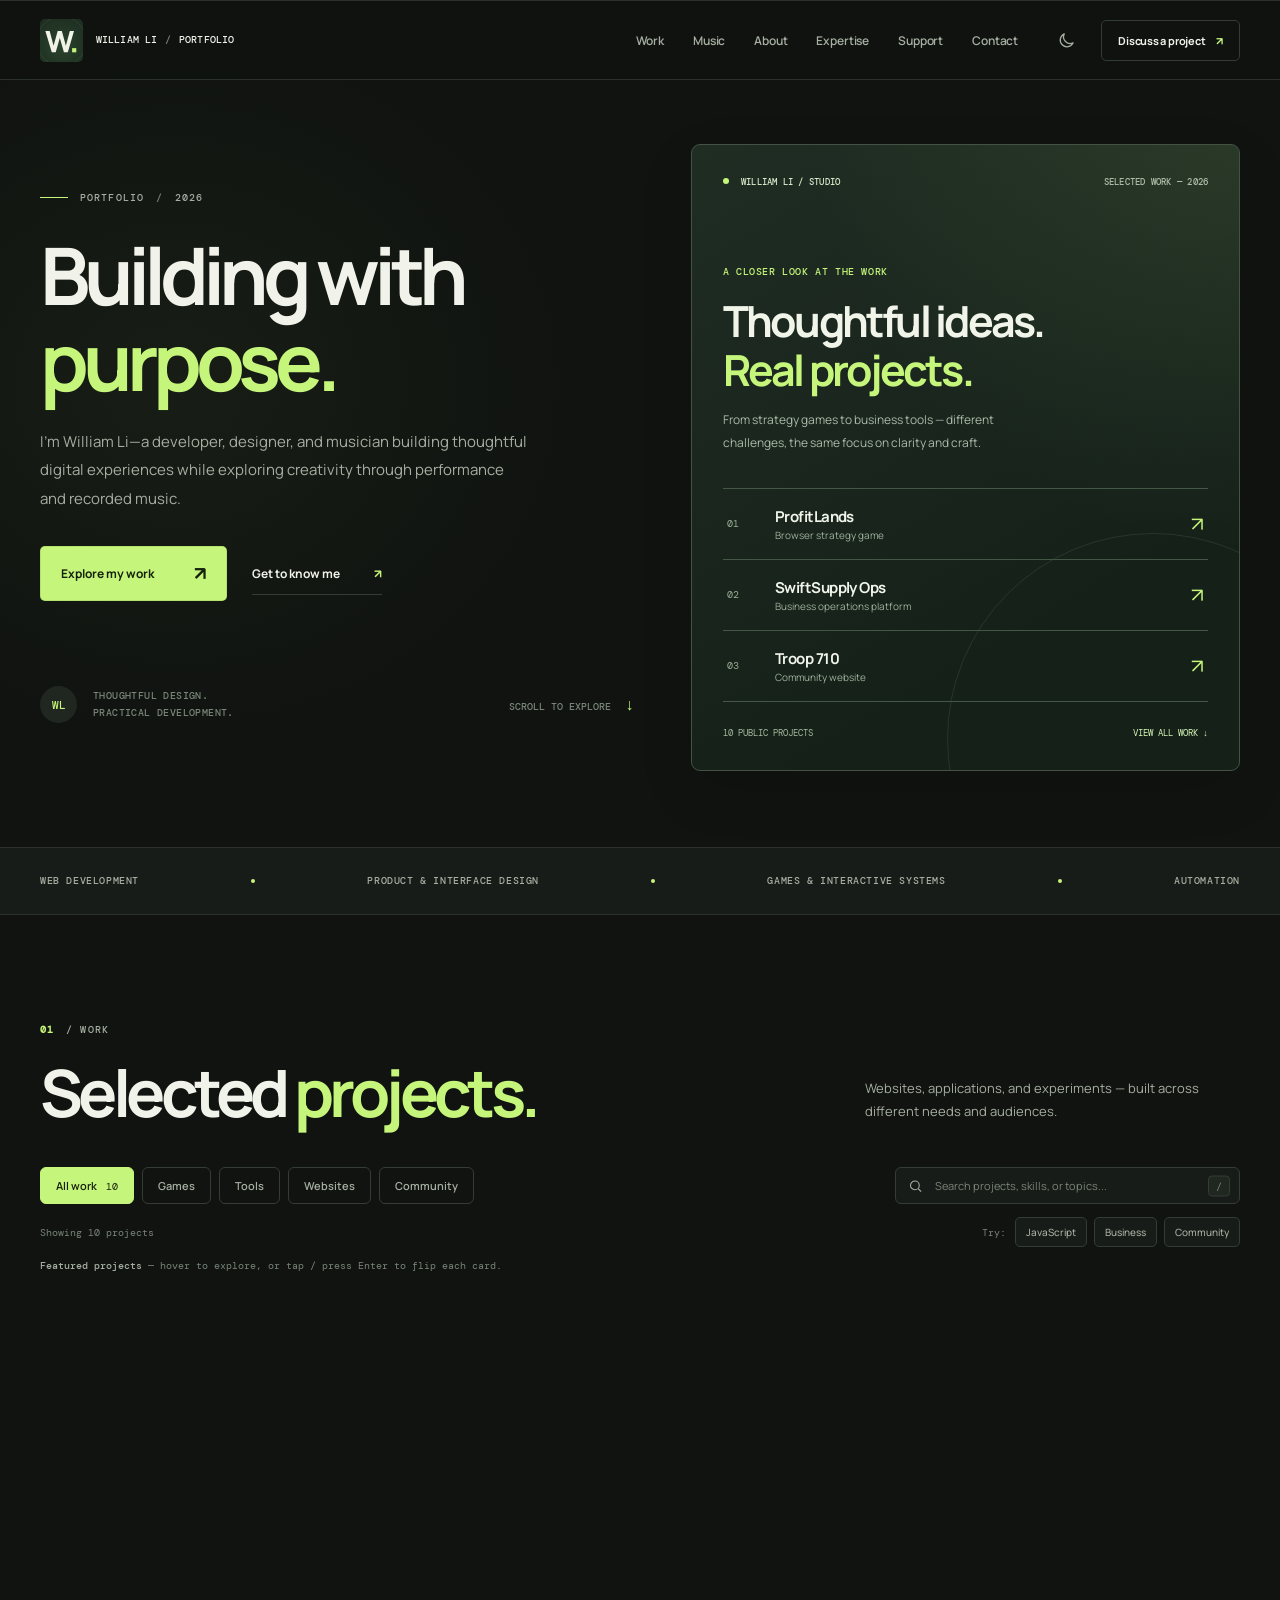
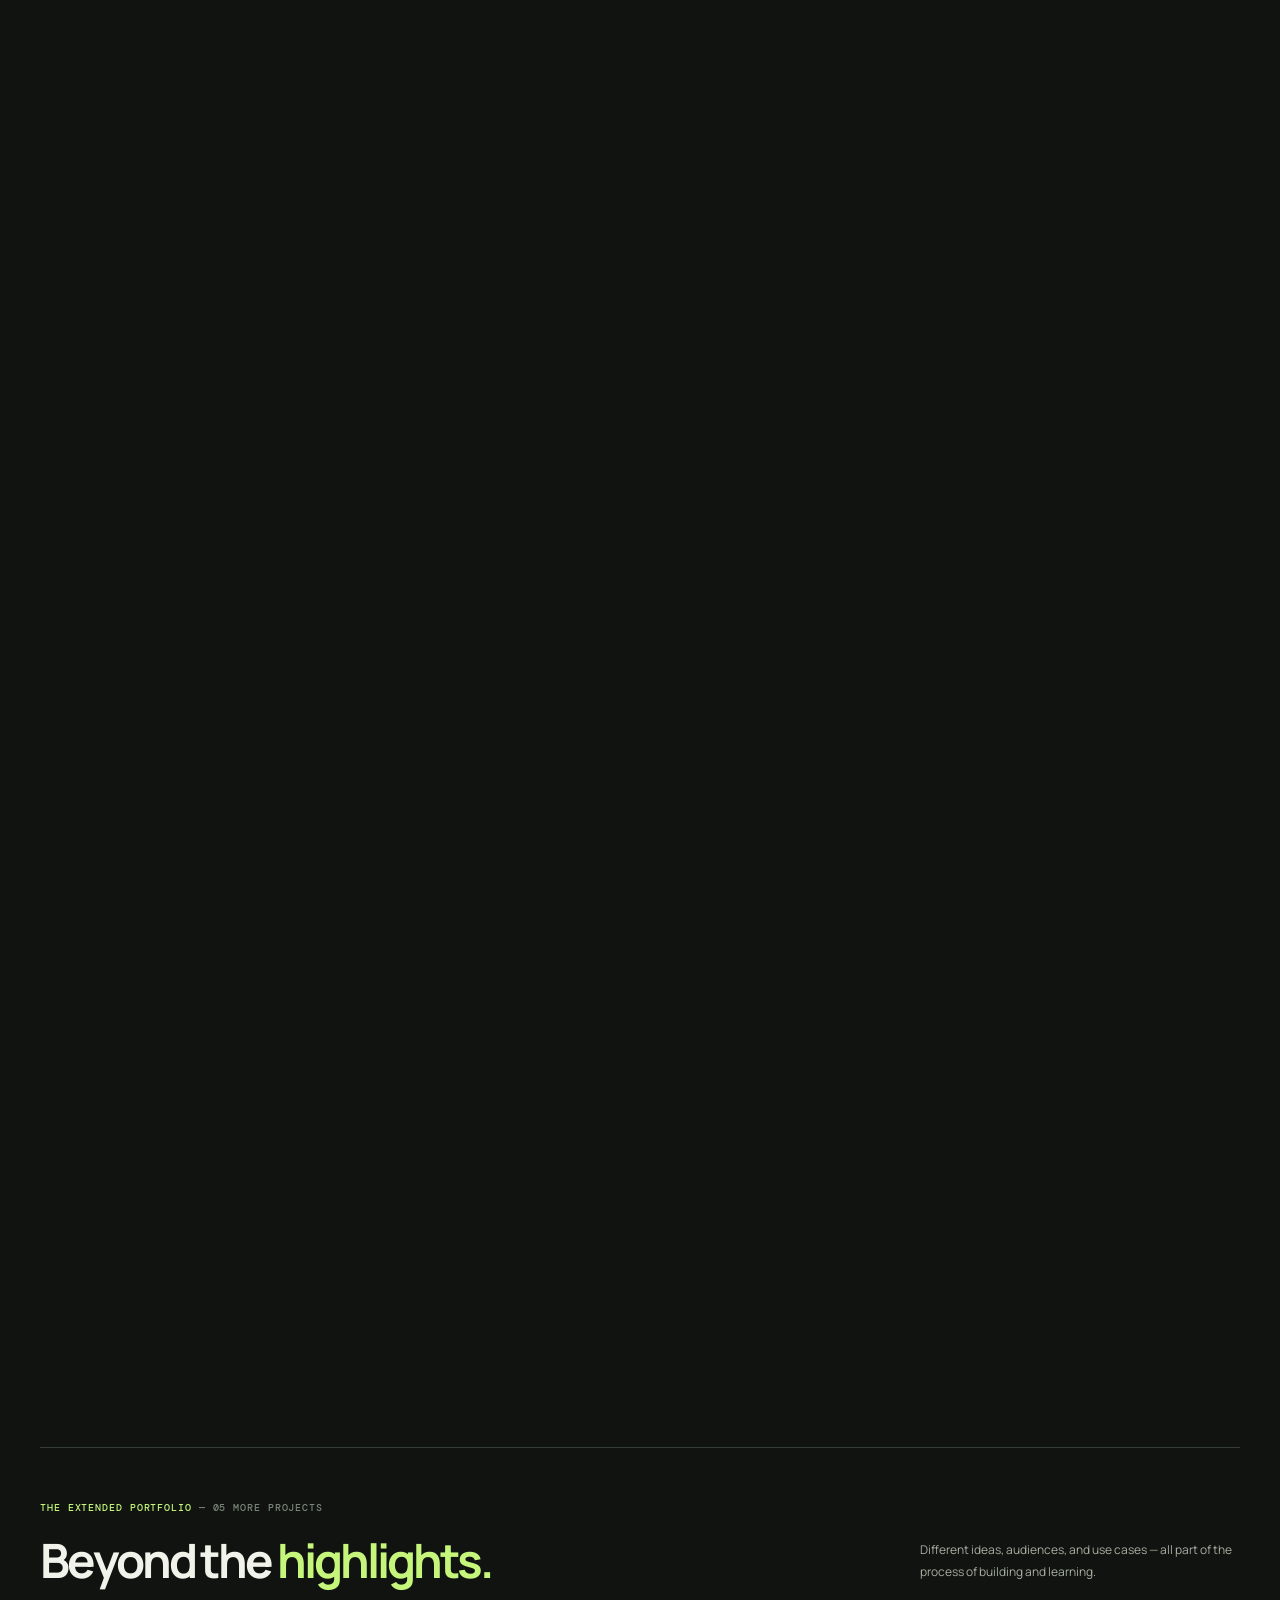
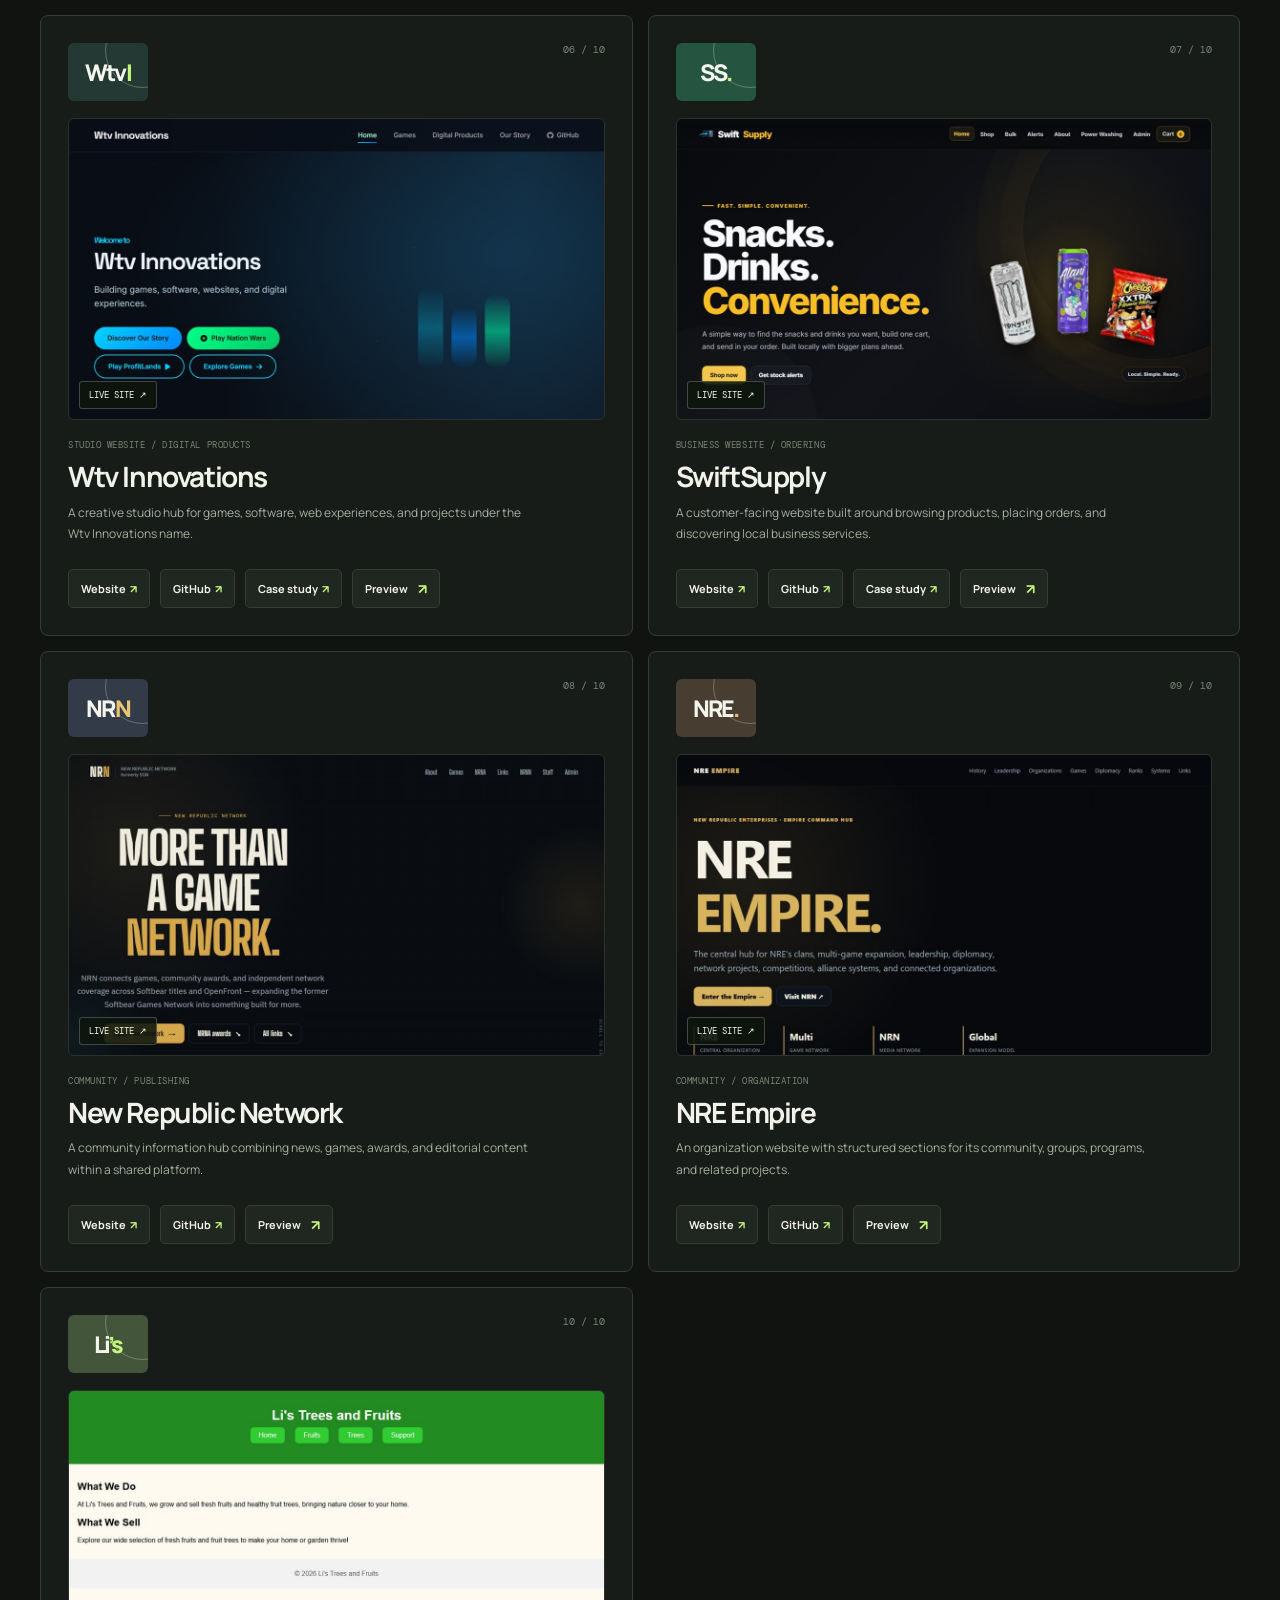
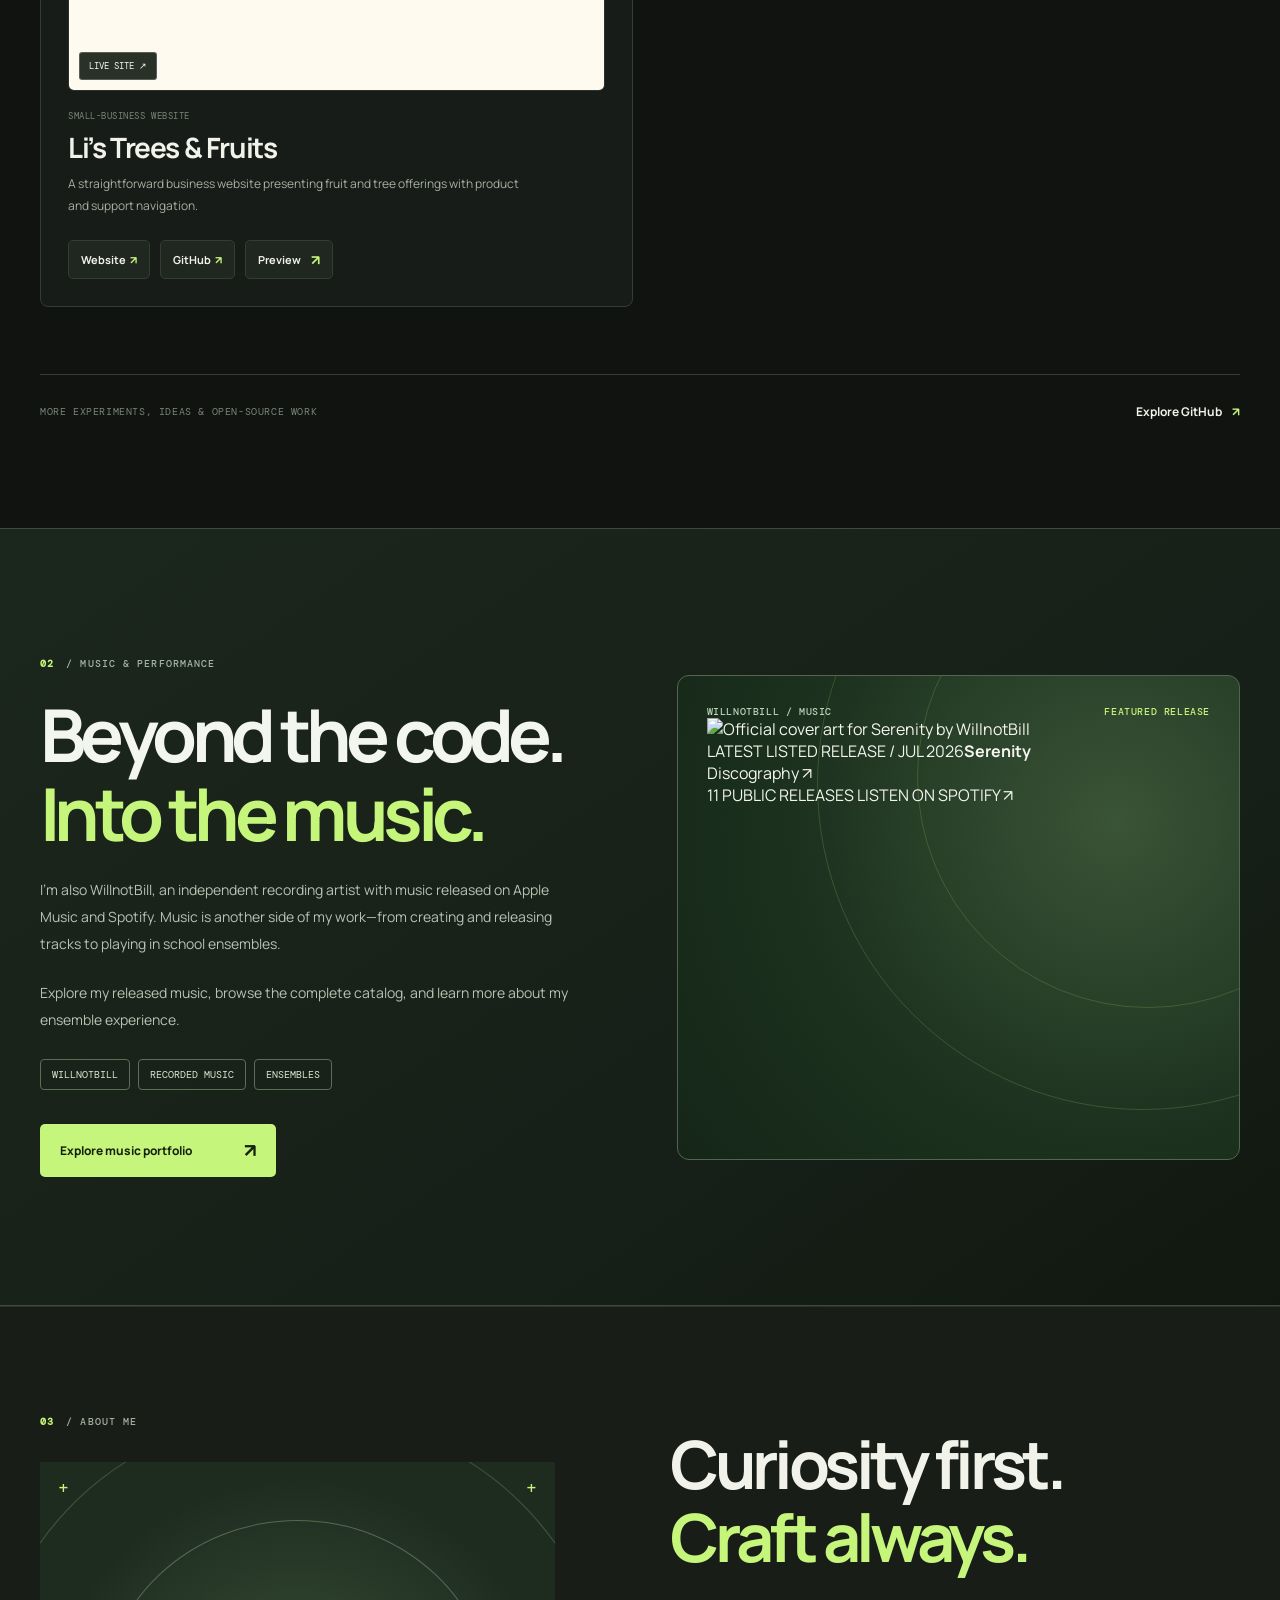
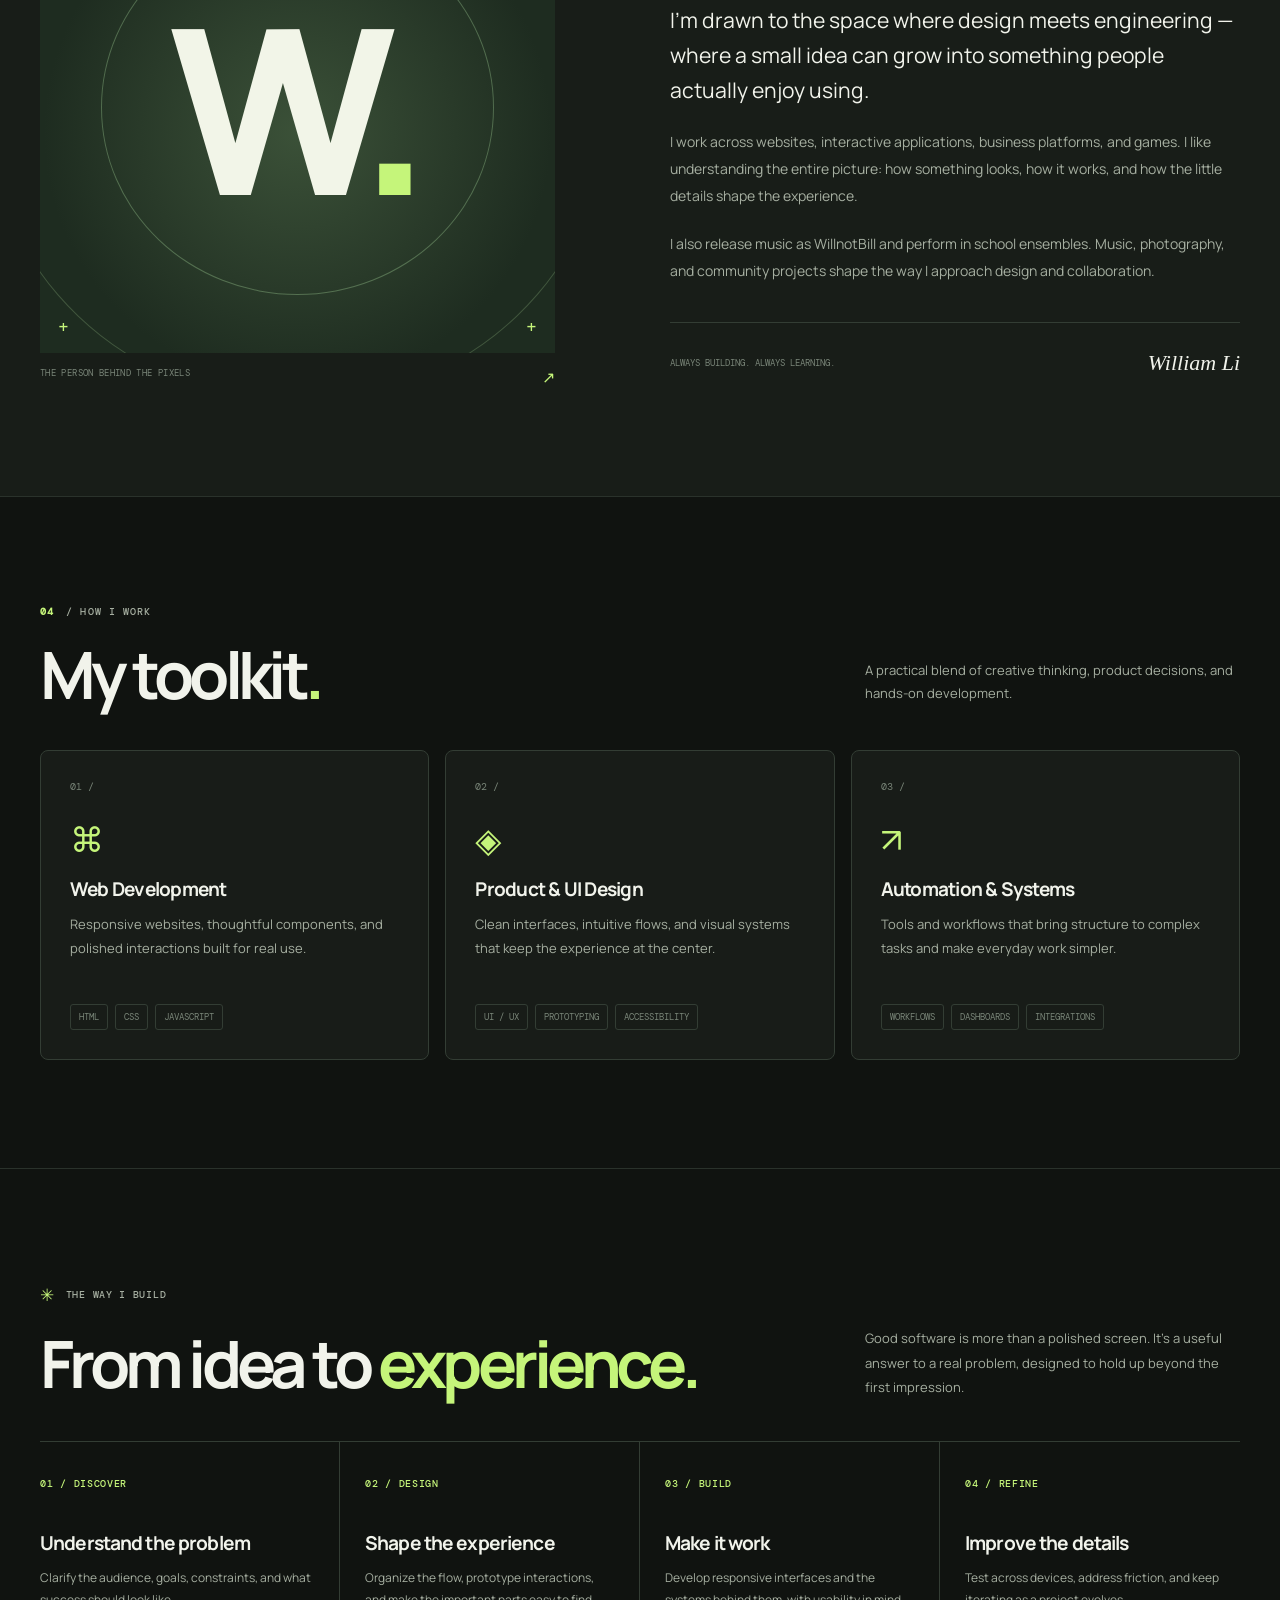
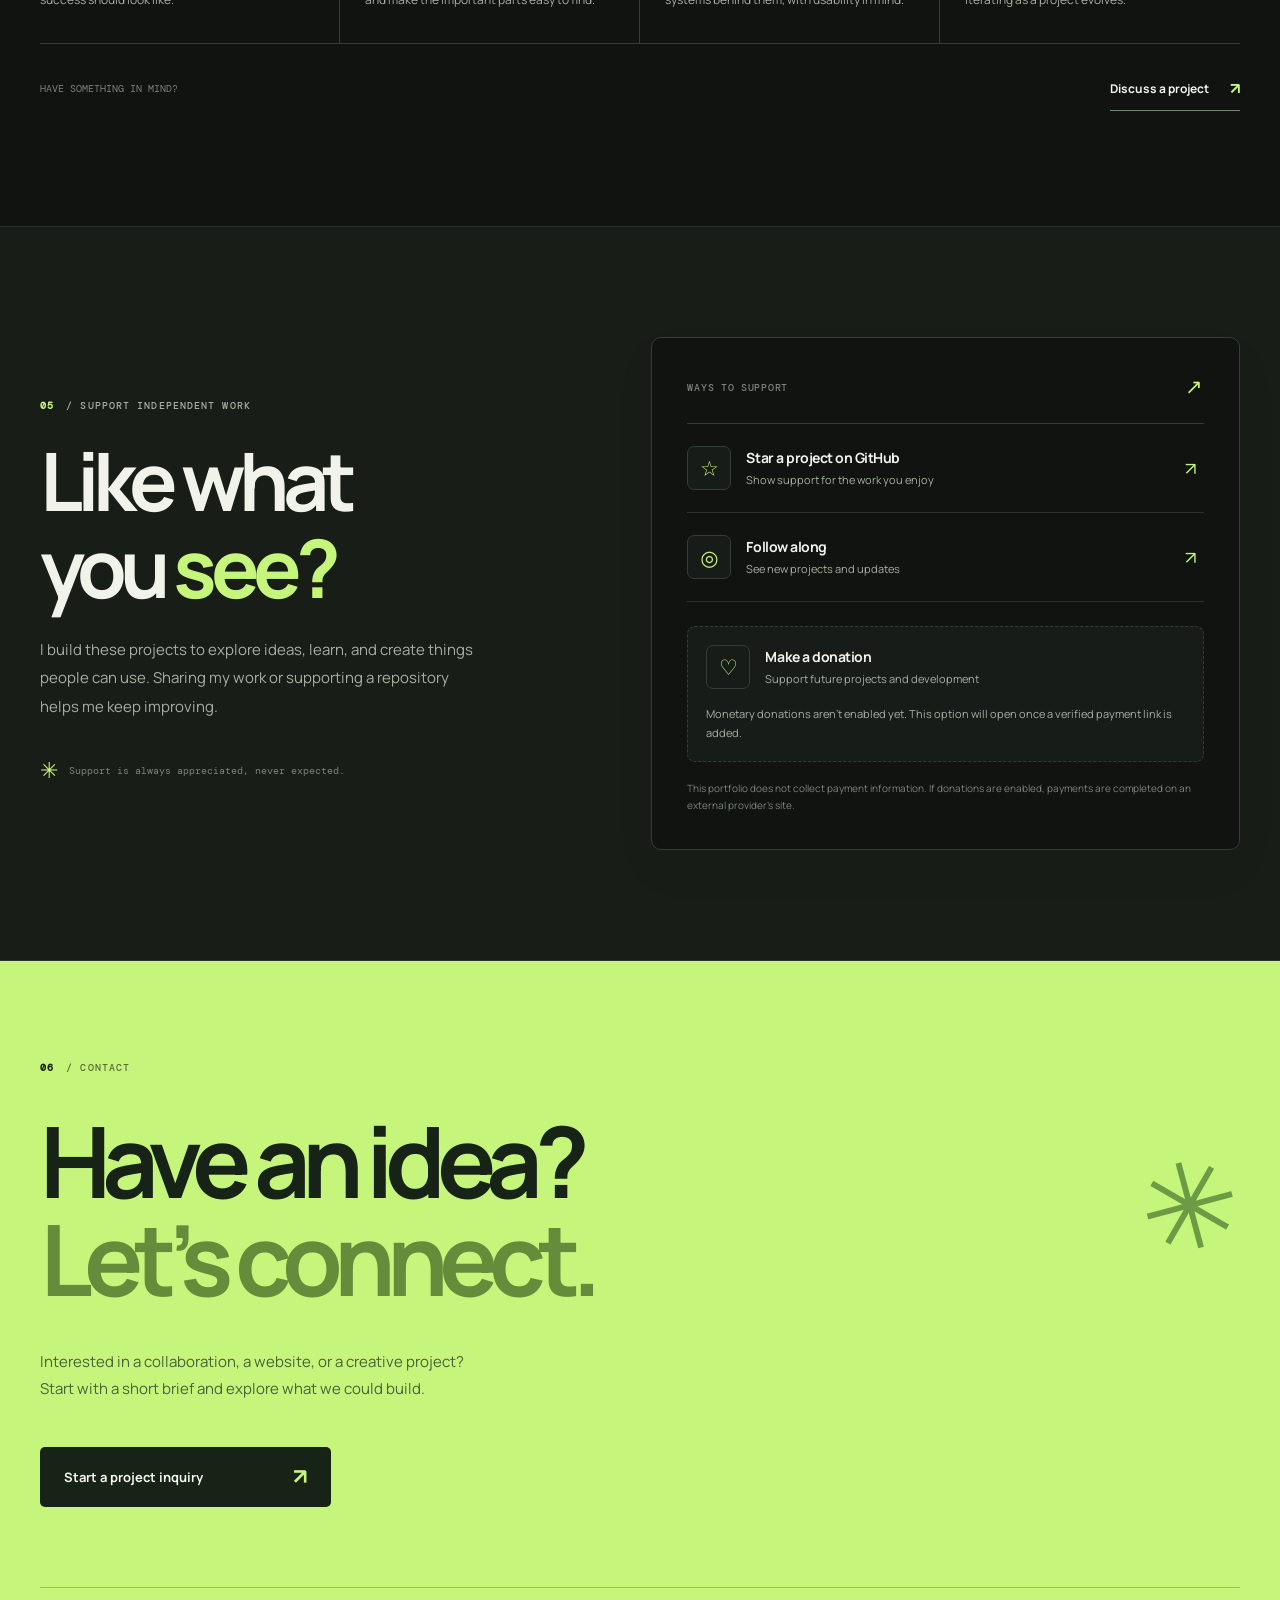
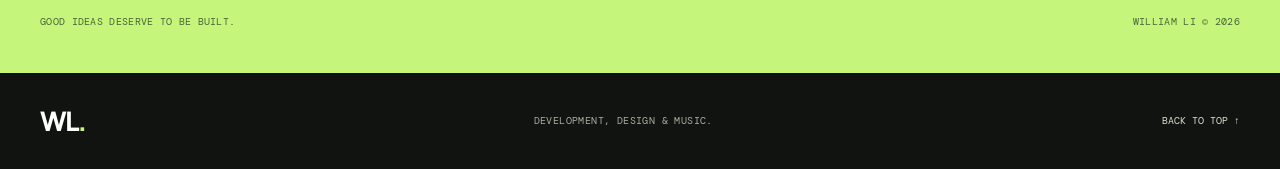
==== commit 3dd98376: "Feature authentic Serenity artwork and catalog link on portfolio homepage" ====
--- a/index.html
+++ b/index.html
@@ -16,7 +16,7 @@
   <link rel="stylesheet" href="./polish.css?v=1">
   <link rel="stylesheet" href="./flip-cards.css?v=3">
   <link rel="stylesheet" href="./enhancements.css?v=2">
-  <link rel="stylesheet" href="./music.css?v=1">
+  <link rel="stylesheet" href="./music.css?v=2">
   <script src="./script.js?v=flip2" defer></script>
   <script src="./enhancements.js?v=2" defer></script>
 </head>
@@ -371,21 +371,24 @@
           <div class="section-kicker"><span>02</span> / MUSIC & PERFORMANCE</div>
           <h2 id="music-home-heading">Beyond the code.<br><em>Into the music.</em></h2>
           <p>I'm also WillnotBill, an independent recording artist with music released on Apple Music and Spotify. Music is another side of my work—from creating and releasing tracks to playing in school ensembles.</p>
-          <p>Explore selected releases, the artist catalog, and my experience with marching band and jazz.</p>
+          <p>Explore my released music, browse the complete catalog, and learn more about my ensemble experience.</p>
           <div class="music-highlight-meta"><span>WILLNOTBILL</span><span>RECORDED MUSIC</span><span>ENSEMBLES</span></div>
           <a class="music-highlight-cta" href="./music.html">Explore music portfolio <span aria-hidden="true">↗</span></a>
         </div>
-        <div class="music-stage reveal" role="img" aria-label="Abstract graphic representing musical notes and the WillnotBill artist project">
-          <div class="music-stage-head"><span>WILLNOTBILL / MUSIC</span><b>2025 — 2026</b></div>
-          <div class="music-stage-graphic">
-            <div class="music-notation-staff" aria-hidden="true">
-              <i class="note n1"></i><i class="note n2"></i><i class="note n3"></i><i class="note n4"></i><i class="note n5"></i>
-            </div>
-            <strong>WNB<span style="color:#c5f57a">.</span></strong>
-            <small>WRITING / PLAYING / CREATING</small>
-          </div>
-          <div class="music-stage-foot"><span>RECORDED & LIVE MUSIC</span><span>EXPLORE ↗</span></div>
-        </div>
+        <aside class="music-stage music-stage-release reveal" aria-label="WillnotBill latest published release">
+          <div class="music-stage-head"><span>WILLNOTBILL / MUSIC</span><b>FEATURED RELEASE</b></div>
+          <a class="music-stage-release-art" href="./music.html#discography" aria-label="View WillnotBill's released music">
+            <img src="https://is1-ssl.mzstatic.com/image/thumb/Music211/v4/a3/5b/e1/a35be1e2-5c68-f38e-5cb7-611f20be5f35/5064042719912_cover.jpg/500x500bb.jpg" loading="lazy" decoding="async" width="500" height="500" alt="Official cover art for Serenity by WillnotBill">
+          </a>
+          <div class="music-stage-release-info">
+            <div><span>LATEST LISTED RELEASE / JUL 2026</span><strong>Serenity</strong></div>
+            <a href="./music.html">Discography <span aria-hidden="true">↗</span></a>
+          </div>
+          <div class="music-stage-release-foot">
+            <span>11 PUBLIC RELEASES</span>
+            <a href="https://open.spotify.com/artist/6o7j62AHuq9XVvmj4C0V8a" target="_blank" rel="noopener noreferrer">LISTEN ON SPOTIFY ↗</a>
+          </div>
+        </aside>
       </div>
     </section>
 
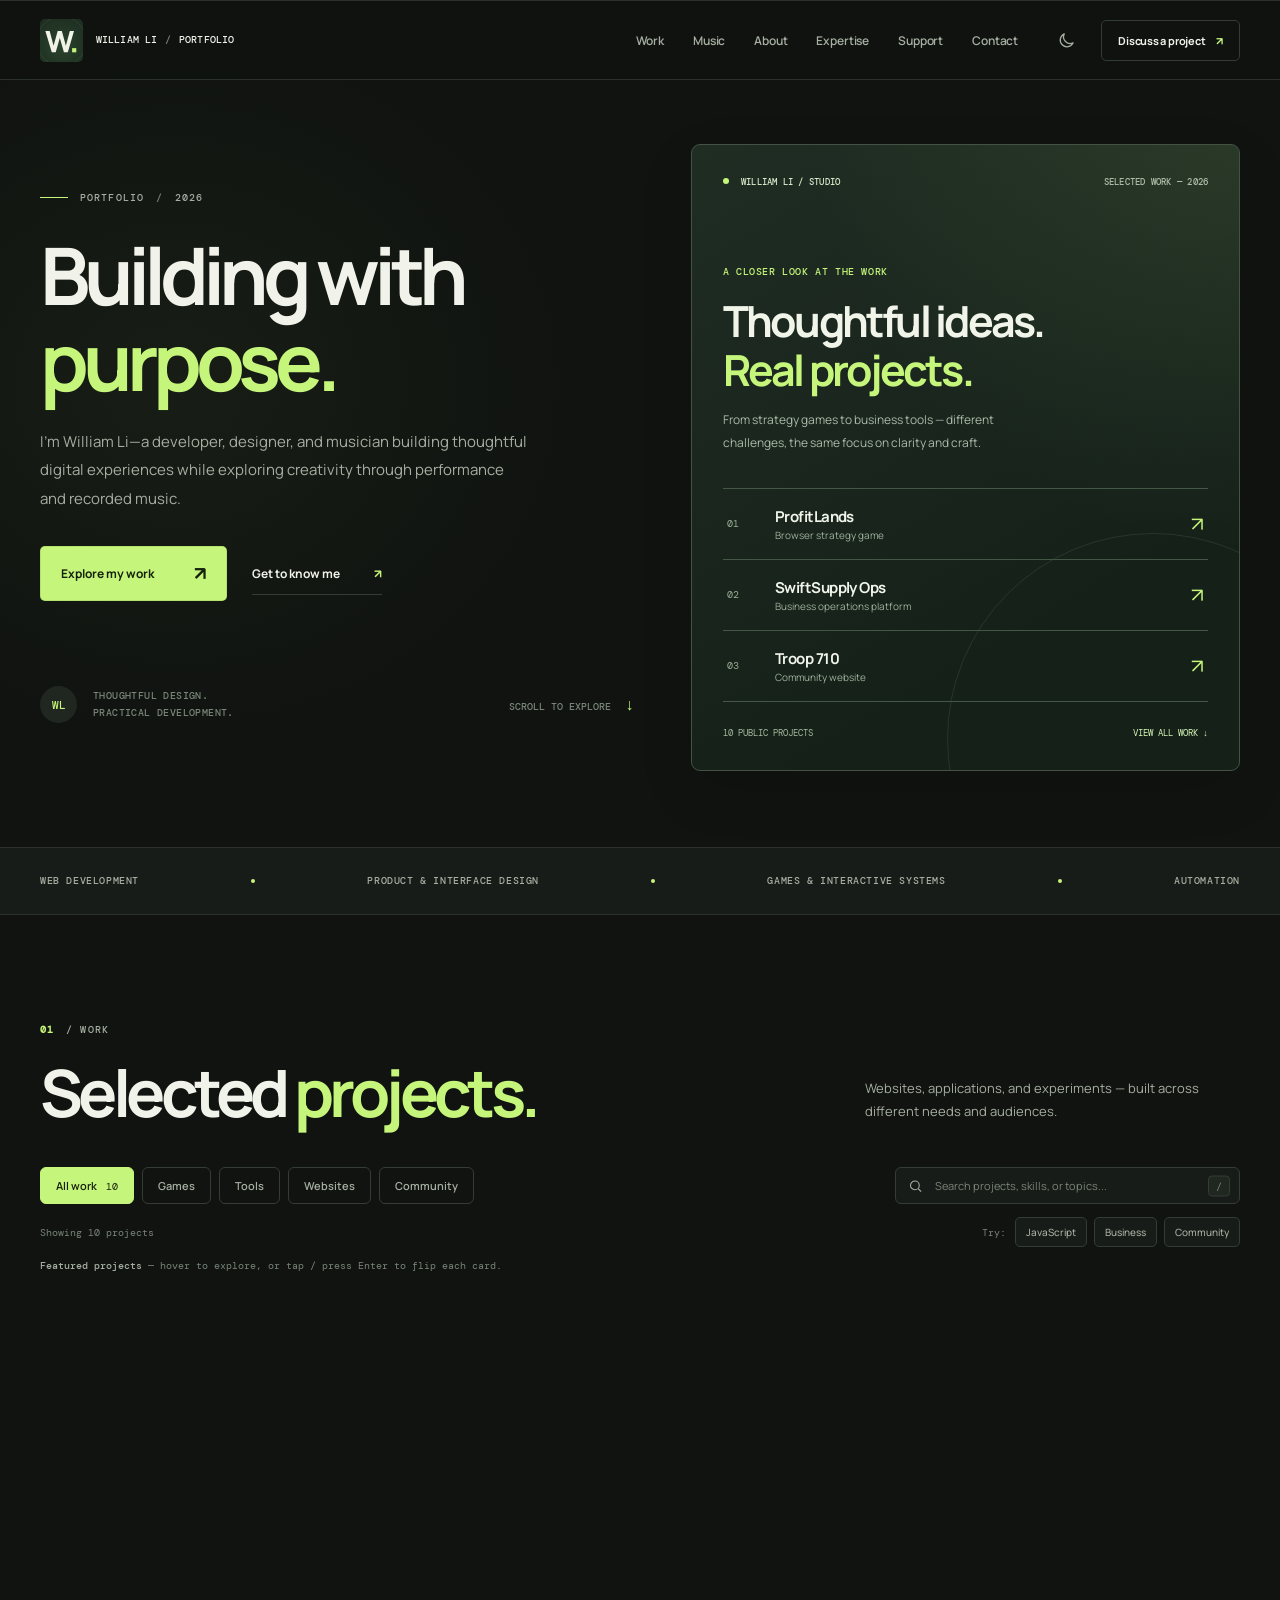
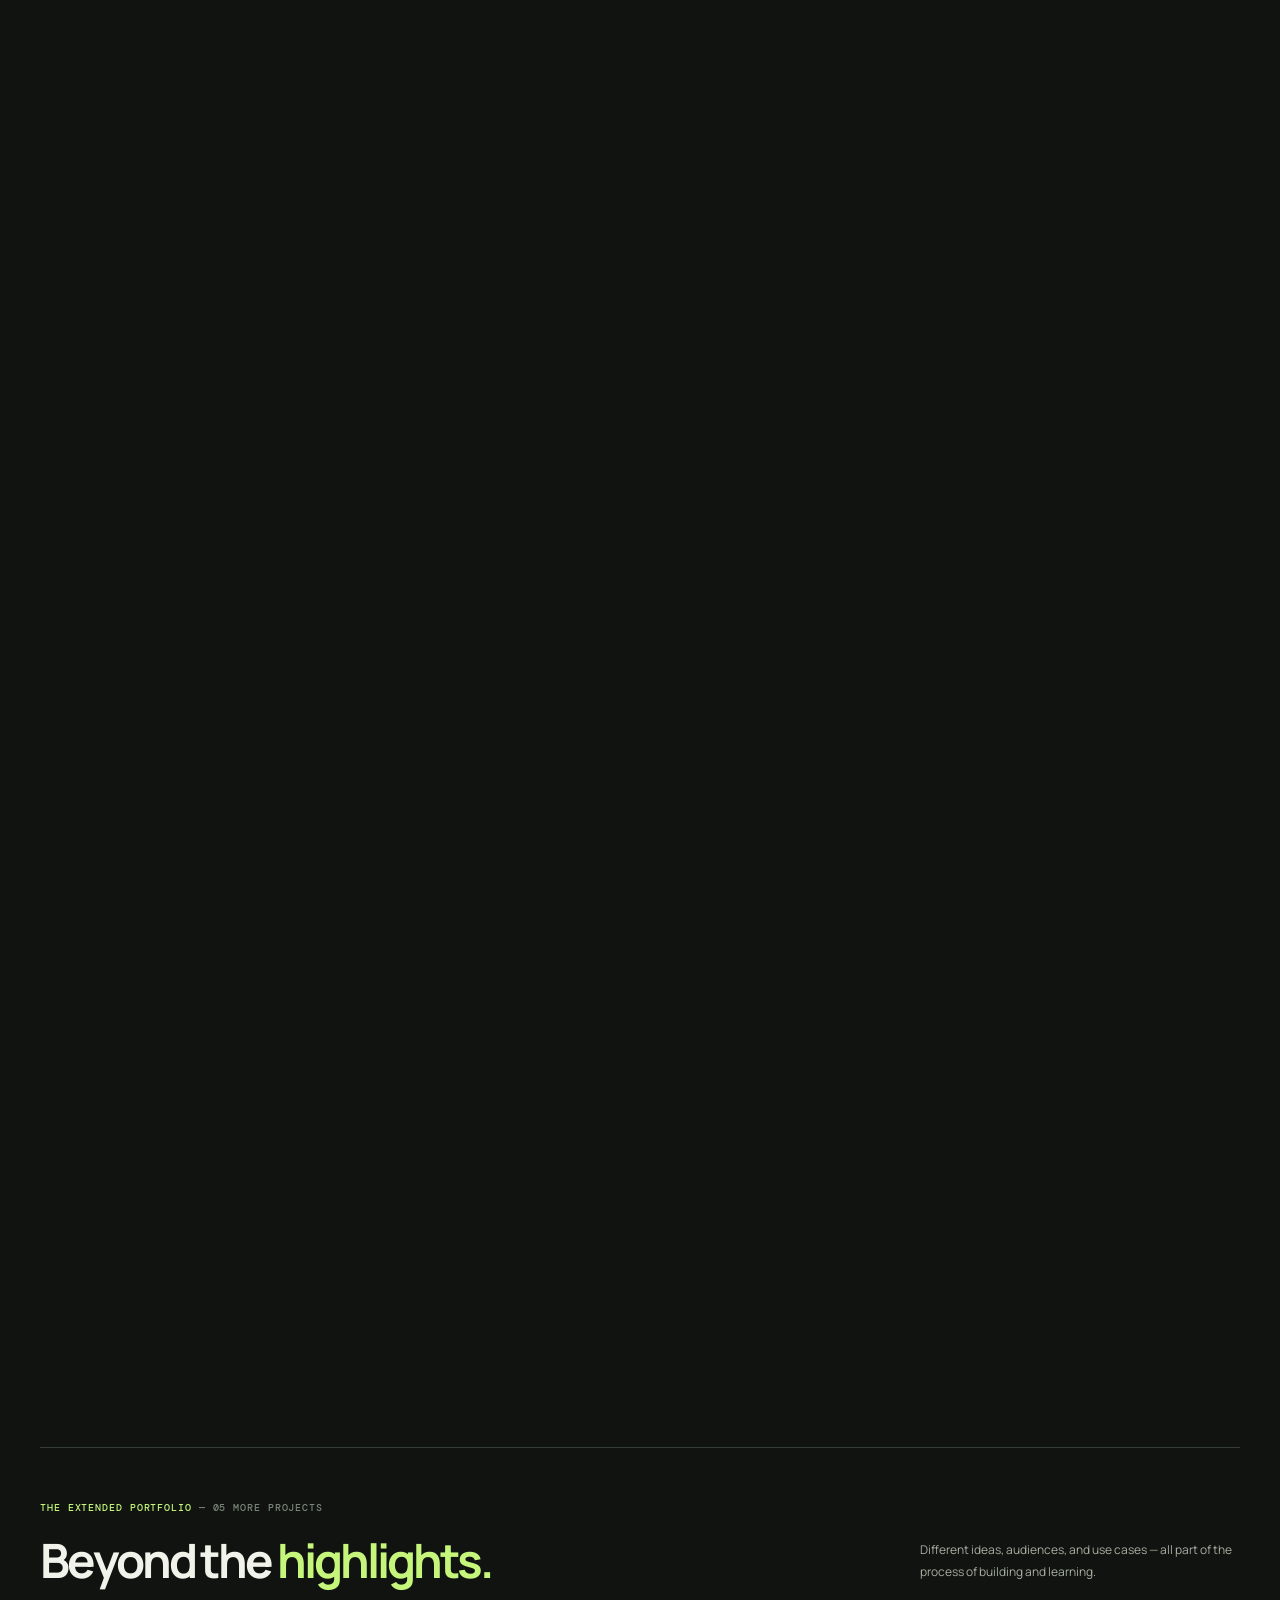
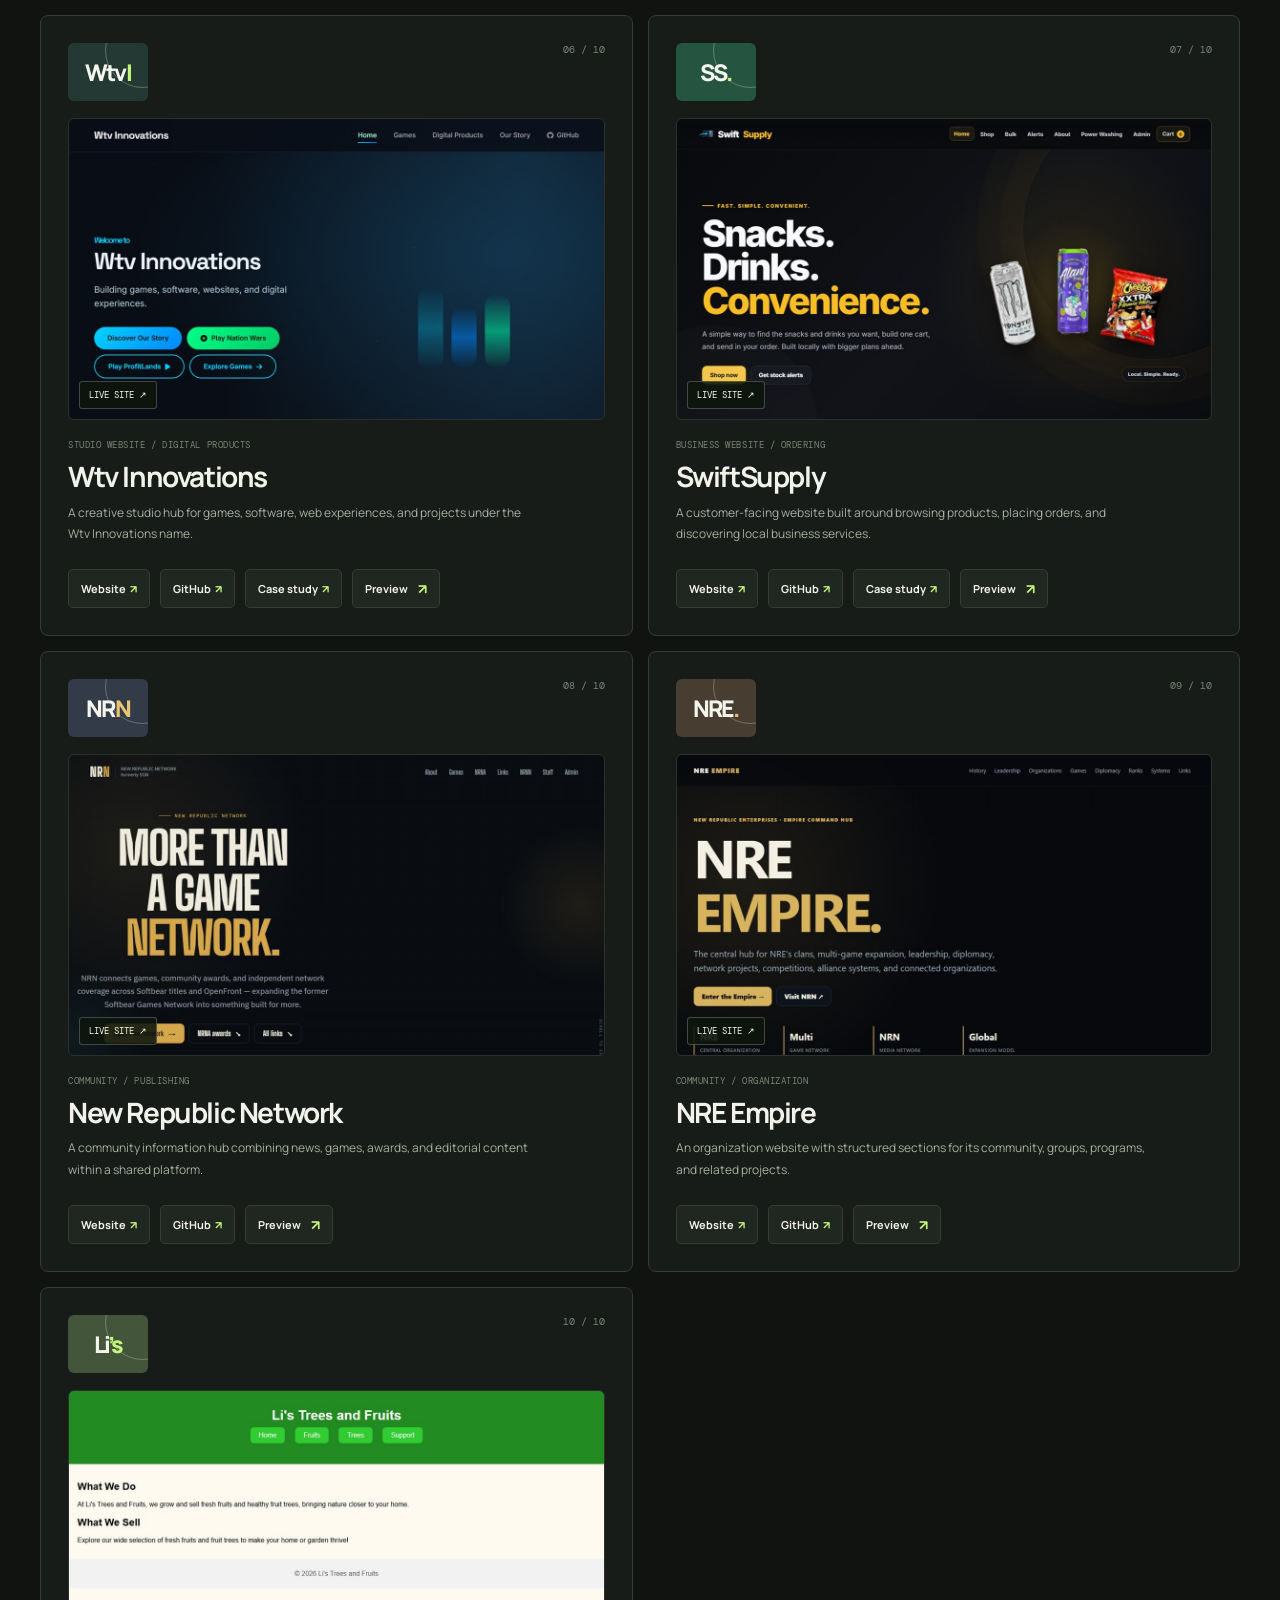
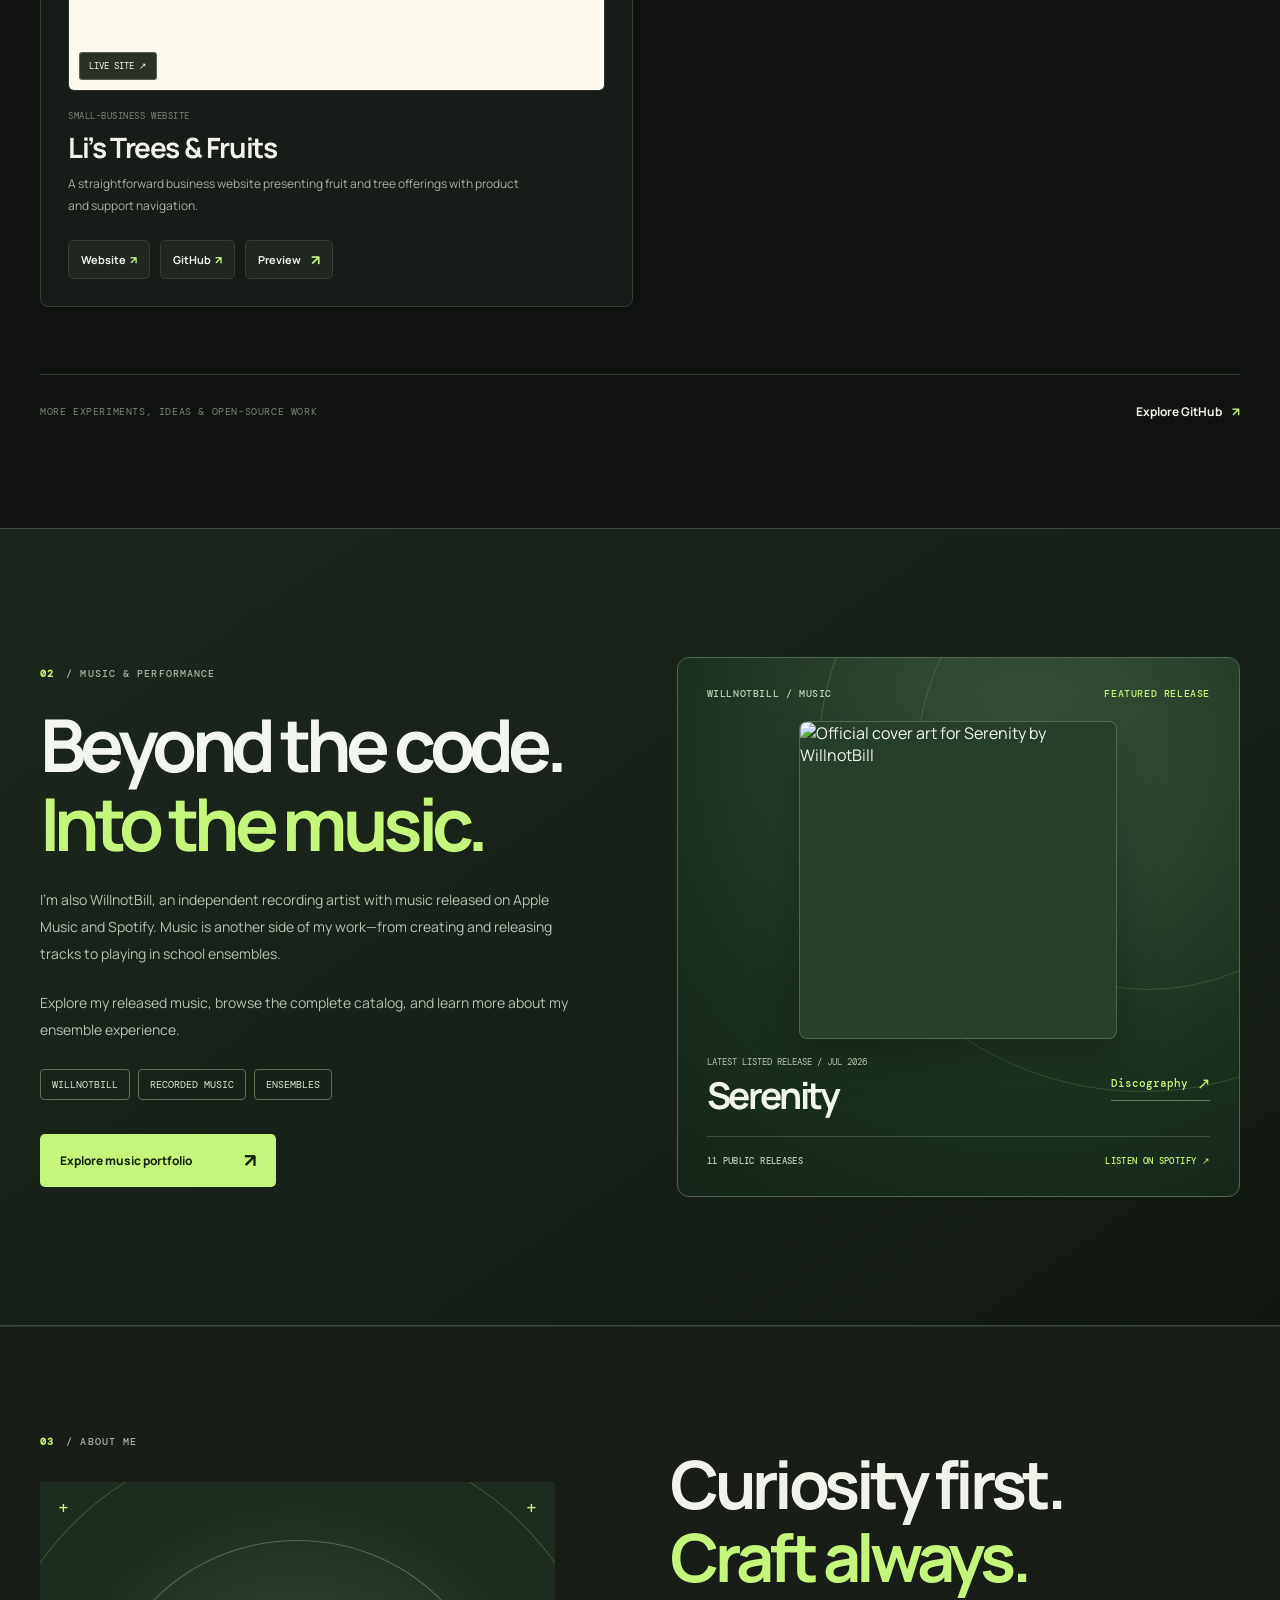
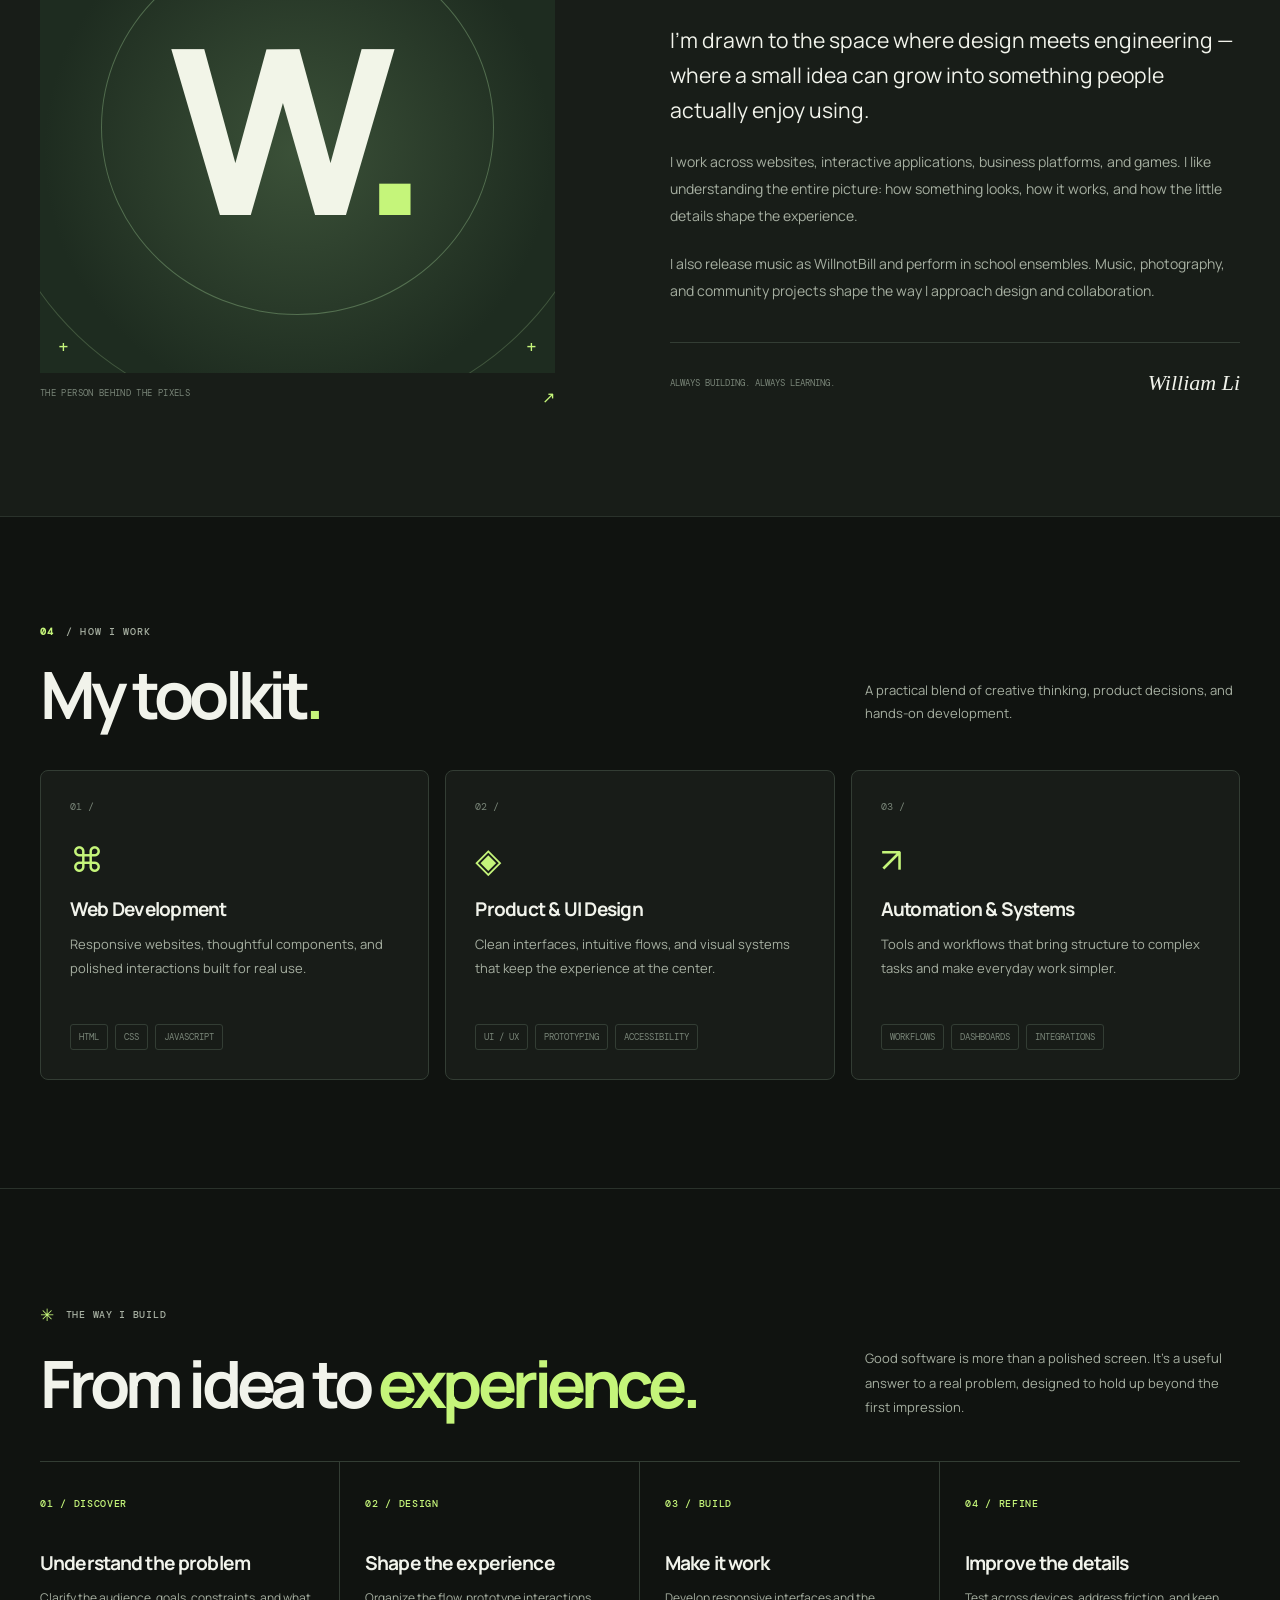
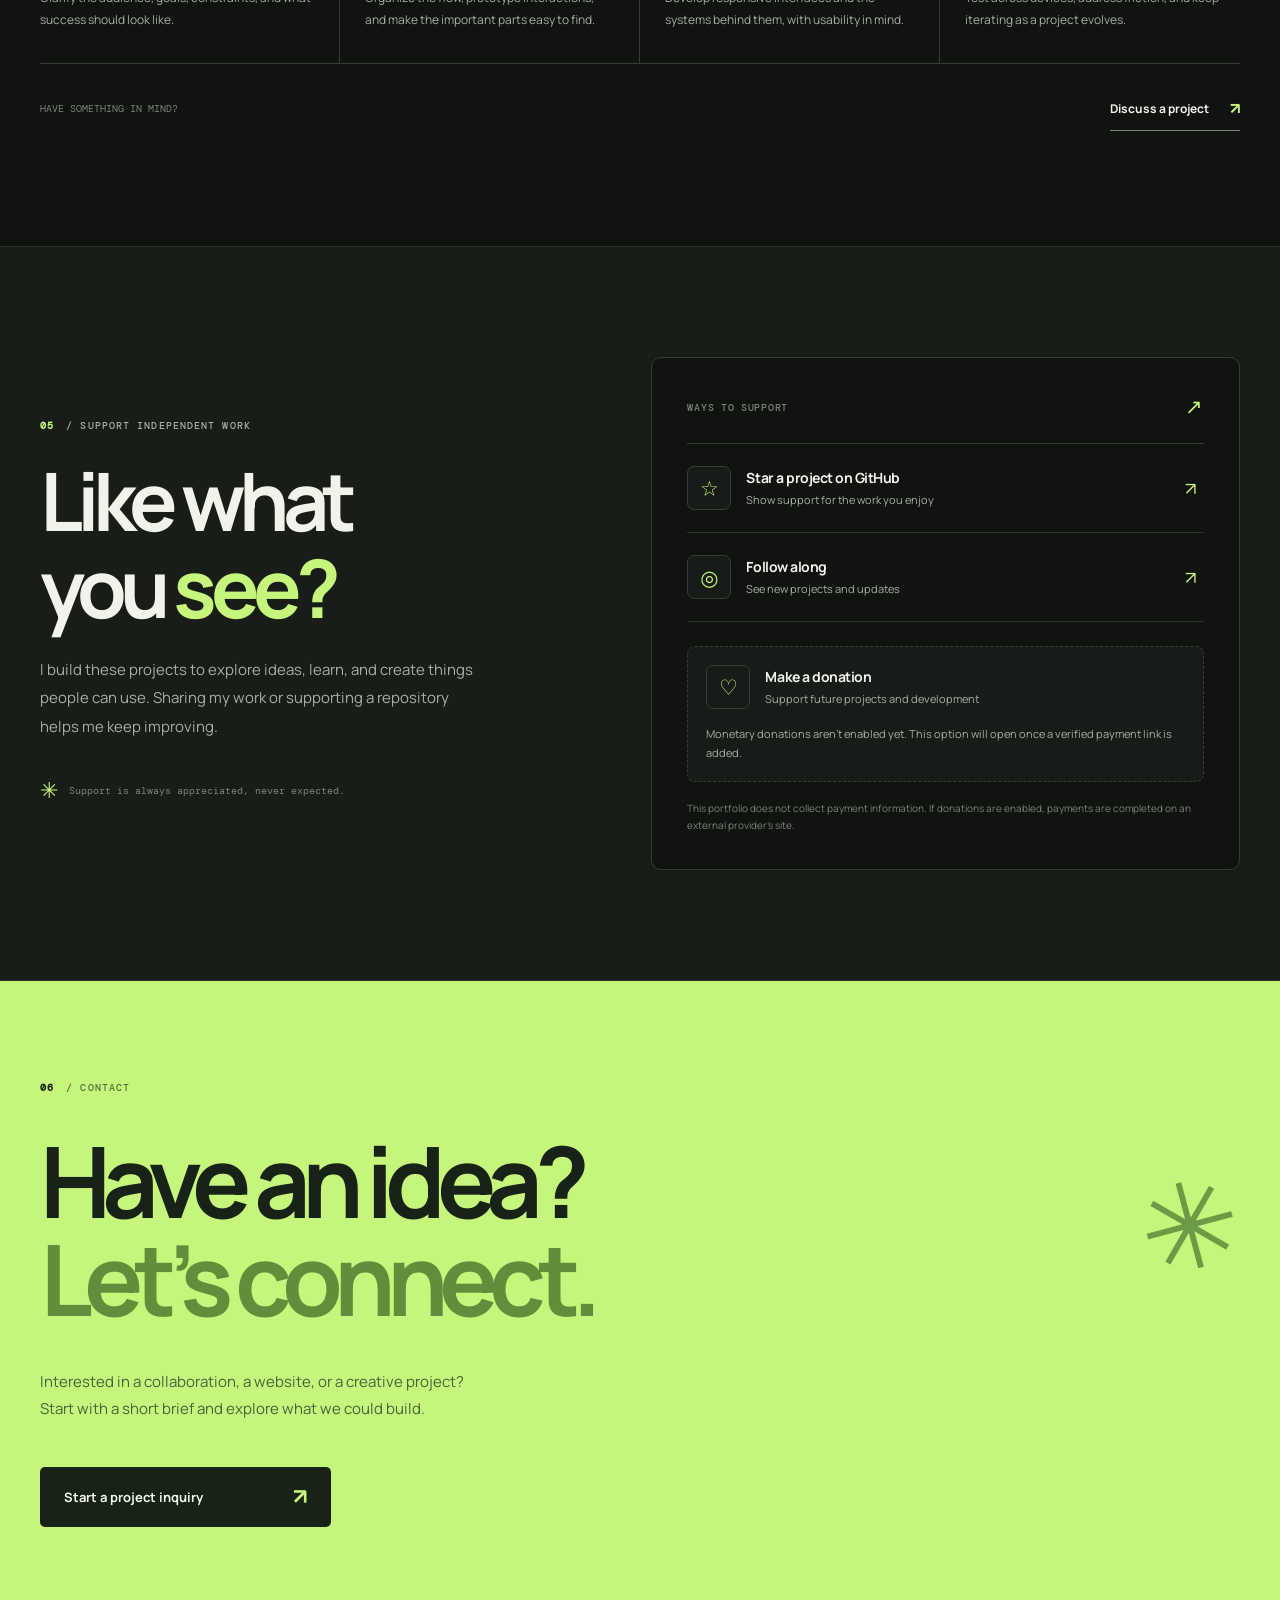
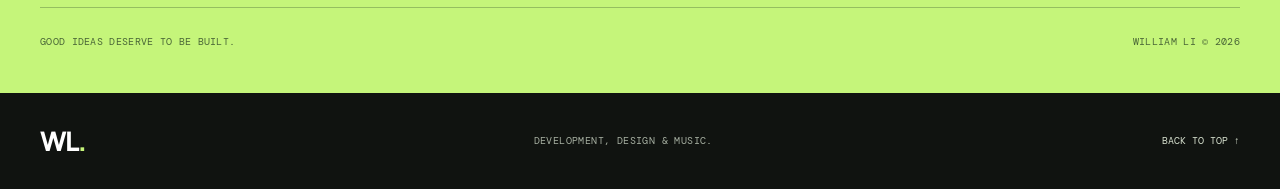
==== commit 2eedaea7: "Update homepage metadata to reflect software and music portfolio" ====
--- a/index.html
+++ b/index.html
@@ -5,12 +5,12 @@
   <meta name="viewport" content="width=device-width, initial-scale=1">
   <meta name="color-scheme" content="dark light">
   <meta name="theme-color" content="#101311">
-  <meta name="description" content="William Li — developer, designer, and builder. Selected work across web experiences, digital products, games, and automation.">
+  <meta name="description" content="William Li — developer, designer, and musician. Explore web projects, software, games, and released music as WillnotBill.">
   <meta property="og:type" content="website">
-  <meta property="og:title" content="William Li — Design, Development & Digital Products">
-  <meta property="og:description" content="Thoughtful digital experiences, built from the first idea to the final detail.">
+  <meta property="og:title" content="William Li — Development, Design & Music">
+  <meta property="og:description" content="Development, design, and original music released as WillnotBill.">
   <meta property="og:image" content="https://willn0tbill.github.io/WilliamLi/assets/screenshots/profitlands.jpg">
-  <title>William Li — Developer & Digital Builder</title>
+  <title>William Li — Developer, Designer & Musician</title>
   <link rel="icon" type="image/svg+xml" sizes="any" href="./brand-mark-v4.svg">
   <link rel="stylesheet" href="./styles.css">
   <link rel="stylesheet" href="./polish.css?v=1">
--- a/music.css
+++ b/music.css
@@ -157,3 +157,30 @@
 }
 @media(max-width:370px) { .music-release-grid { grid-template-columns:1fr; } }
 @media(prefers-reduced-motion:reduce) { .music-stream-platforms a,.music-release-card { transition:none!important; } }
+
+
+/* Homepage music feature: real release artwork replaces conceptual notation. */
+.music-stage-release { min-height:540px; gap:17px; background: radial-gradient(circle at 62% 16%,#3b533c,#1b301f 61%,#152418); }
+.music-stage-release-art { position:relative; z-index:2; display:block; width:min(100%,318px); aspect-ratio:1; margin:4px auto 0; background:#273e2a; border:1px solid #9abb8a55; border-radius:8px; overflow:hidden; box-shadow:0 17px 40px #0004; }
+.music-stage-release-art img { width:100%; height:100%; object-fit:cover; display:block; transition:transform .45s; }
+.music-stage-release-art:hover img { transform:scale(1.04); }
+.music-stage-release-info { position:relative; z-index:2; display:flex; align-items:center; justify-content:space-between; gap:16px; }
+.music-stage-release-info > div { display:flex; flex-direction:column; gap:6px; }
+.music-stage-release-info > div span { color:#b5c9ad; font:9px var(--mono); }
+.music-stage-release-info strong { color:#f1f6e8; font-size:clamp(25px,3vw,37px); line-height:1.17; letter-spacing:-.065em; }
+.music-stage-release-info a { display:inline-flex; align-items:center; gap:9px; color:#c5f57a; font:500 11px var(--mono); border-bottom:1px solid #aacb8e7e; padding-bottom:6px; white-space:nowrap; }
+.music-stage-release-info a:hover { border-color:#c5f57a; }
+.music-stage-release-info a span { font-size:16px; }
+.music-stage-release-foot { display:flex; align-items:center; justify-content:space-between; flex-wrap:wrap; gap:10px 13px; position:relative; z-index:2; border-top:1px solid #71826b6d; padding-top:18px; margin-top:auto; }
+.music-stage-release-foot span,.music-stage-release-foot a { font:500 9px var(--mono); letter-spacing:.04em; color:#b9cdb5; }
+.music-stage-release-foot a { color:#c5f57a; }
+.music-stage-release-foot a:hover { text-decoration:underline; text-underline-offset:4px; }
+@media(max-width:900px) { .music-stage-release { min-height:530px; } }
+@media(max-width:560px) {
+ .music-stage-release { min-height:0; gap:15px; }
+ .music-stage-release-art { width:min(100%,270px); }
+ .music-stage-release-info > div span { font-size:8px; }
+ .music-stage-release-info strong { font-size:30px; }
+ .music-stage-release-foot span,.music-stage-release-foot a { font-size:8px; }
+}
+@media(prefers-reduced-motion:reduce) { .music-stage-release-art img { transition:none!important; } }
